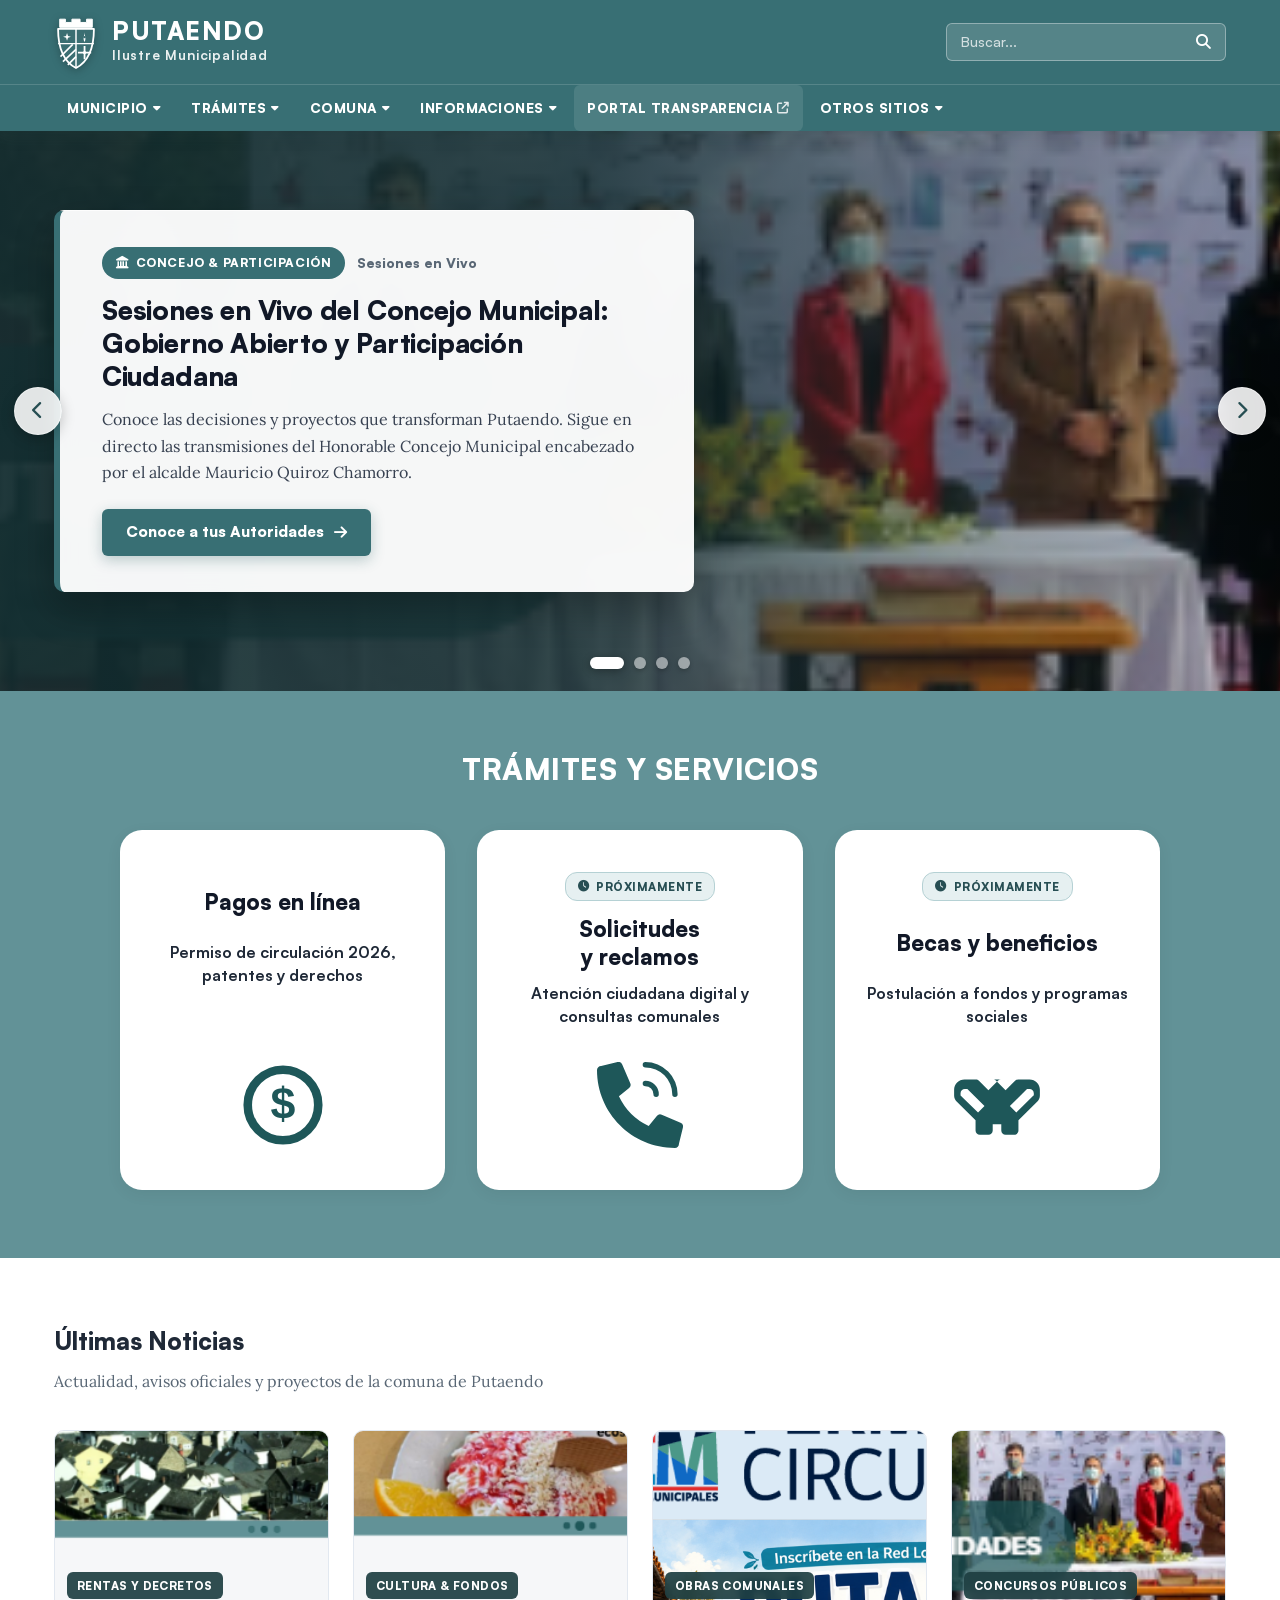
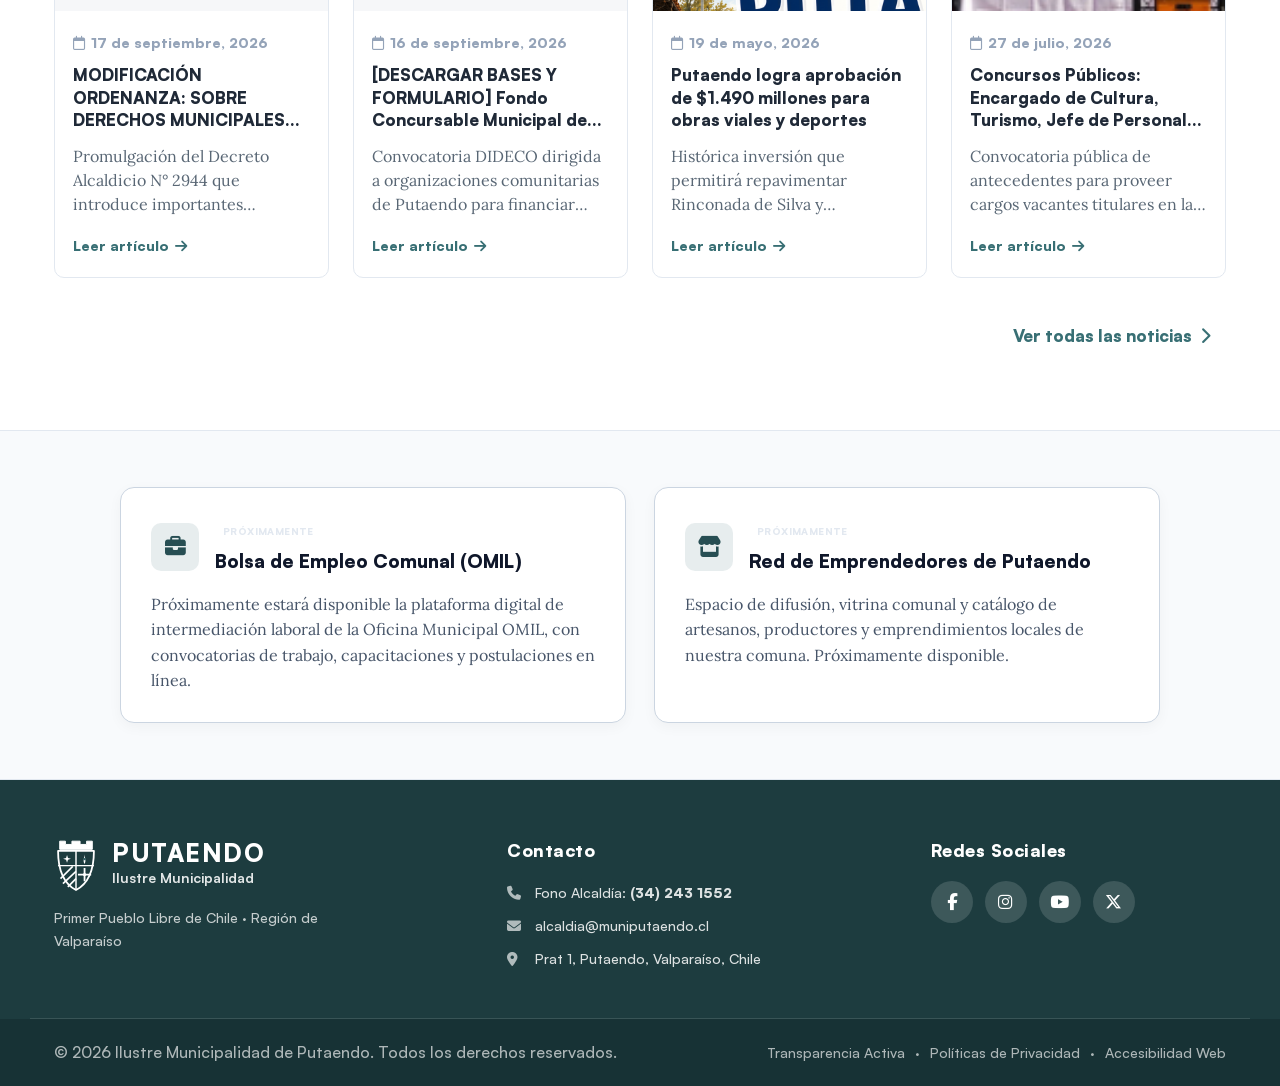
==== index.html @ 03947caf "nuevos cambios" ====
<!DOCTYPE html>
<html lang="es">
<head>
    <meta charset="UTF-8">
    <meta name="viewport" content="width=device-width, initial-scale=1.0">
    <title>Ilustre Municipalidad de Putaendo | Sitio Oficial</title>
    <meta name="description" content="Sitio web oficial de la Ilustre Municipalidad de Putaendo. Información comunal, trámites en línea, noticias, portal de transparencia y servicios comunitarios.">
    
        <!-- Tipografias Oficiales Embebidas: Satoshi (UI y Lectura Rapida) + Lora (Lectura Prolongada) -->
    <link rel="preconnect" href="https://fonts.googleapis.com">
    <link rel="preconnect" href="https://fonts.gstatic.com" crossorigin>
    <link href="https://api.fontshare.com/v2/css?f[]=satoshi@900,800,700,600,500,400&display=swap" rel="stylesheet">
    <link href="https://fonts.googleapis.com/css2?family=Lora:ital,wght@0,400;0,500;0,600;0,700;1,400;1,600&display=swap" rel="stylesheet">
    
    <!-- Font Awesome Icons -->
    <link rel="stylesheet" href="https://cdnjs.cloudflare.com/ajax/libs/font-awesome/6.5.1/css/all.min.css">
    
    <!-- Hoja de estilos principal -->
    <link rel="stylesheet" href="styles.css">
</head>
<body>
    <!-- Enlace de accesibilidad para saltar directamente al contenido principal -->
    <a href="#contenido-principal" class="skip-link">Saltar al contenido principal</a>

    <!-- =========================================================================
         CABECERA INSTITUCIONAL & NAVEGACIÓN
         ========================================================================= -->
    <header class="header" role="banner">
        <!-- Barra superior: Logotipo oficial + Buscador -->
        <div class="top-bar">
            <div class="container top-bar-container">
                <!-- Logotipo de la Municipalidad -->
                <a href="index.html" class="brand-logo" aria-label="Ilustre Municipalidad de Putaendo - Inicio">
                    <div class="brand-logo-content">
                        <!-- Escudo Vectorial Heráldico de Putaendo -->
                        <svg class="muni-shield" viewBox="0 0 54 68" fill="none" xmlns="http://www.w3.org/2000/svg" aria-hidden="true">
                            <!-- Corona Mural de 3 Almenas -->
                            <path d="M7 16 L7 6 L14 6 L14 10 L22 10 L22 6 L32 6 L32 10 L40 10 L40 6 L47 6 L47 16 Z" fill="#ffffff" stroke="#ffffff" stroke-width="1.2" stroke-linejoin="round"/>
                            <!-- Silueta del Escudo -->
                            <path d="M5 18 H49 C49 42 42 58 27 66 C12 58 5 42 5 18 Z" fill="#3b6e72" stroke="#ffffff" stroke-width="2.2" stroke-linejoin="round"/>
                            <!-- Divisiones cuarteladas -->
                            <line x1="5" y1="36" x2="49" y2="36" stroke="#ffffff" stroke-width="1.8"/>
                            <line x1="27" y1="18" x2="27" y2="65" stroke="#ffffff" stroke-width="1.8"/>
                            <!-- Cuartel 1: Estrella radiante de los Andes -->
                            <path d="M16 23 L17.2 26.5 L20.8 27.7 L17.2 28.9 L16 32.5 L14.8 28.9 L11.2 27.7 L14.8 26.5 Z" fill="#ffffff"/>
                            <!-- Cuartel 2: Emblema / Espiga de trigo -->
                            <path d="M37.5 22 C37.5 26 35 30 37.5 34 C40 30 37.5 26 37.5 22 Z" fill="#ffffff"/>
                            <circle cx="37.5" cy="28" r="1.5" fill="#3b6e72"/>
                            <!-- Cuartel 3: Bandas diagonales heráldicas -->
                            <line x1="8" y1="52" x2="23" y2="37" stroke="#ffffff" stroke-width="2"/>
                            <line x1="11" y1="58" x2="27" y2="43" stroke="#ffffff" stroke-width="2"/>
                            <line x1="17" y1="62" x2="27" y2="52" stroke="#ffffff" stroke-width="2"/>
                            <!-- Cuartel 4: Cruz patada -->
                            <path d="M37.5 40 V54 M30.5 47 H44.5" stroke="#ffffff" stroke-width="2.2" stroke-linecap="square"/>
                            <circle cx="37.5" cy="47" r="2" fill="#ffffff"/>
                        </svg>
                        
                        <div class="brand-text">
                            <span class="brand-name">PUTAENDO</span>
                            <span class="brand-sub">Ilustre Municipalidad</span>
                        </div>
                    </div>
                </a>

                <!-- Formulario de búsqueda accesible -->
                <div class="search-wrapper">
                    <form class="search-form" id="search-form" role="search" onsubmit="event.preventDefault(); window.ejecutarBusqueda();">
                        <label for="site-search" class="visually-hidden">Buscar en el sitio web de Putaendo</label>
                        <input type="search" id="site-search" class="search-input" placeholder="Buscar..." autocomplete="off">
                        <button type="submit" class="search-btn" aria-label="Ejecutar búsqueda">
                            <i class="fa-solid fa-magnifying-glass" aria-hidden="true"></i>
                        </button>
                    </form>
                    <!-- Contenedor desplegable de resultados rápidos -->
                                        <div id="search-results-dropdown" class="search-results-dropdown" aria-live="polite"></div>
                </div>

                <!-- Boton Menu Hamburguesa para Moviles -->
                <button class="mobile-toggle" id="mobile-toggle" aria-label="Abrir menu de navegacion" aria-expanded="false" aria-controls="main-nav">
                    <span class="hamburger-bar"></span>
                    <span class="hamburger-bar"></span>
                    <span class="hamburger-bar"></span>
                </button>

                <!-- Boton 3 Puntitos (Kebab Menu) para Scroll y Menu Compacto -->
                <button type="button" class="scroll-dots-btn" id="scroll-dots-btn" aria-label="Abrir men&uacute; de navegaci&oacute;n" aria-expanded="false" title="Men&uacute; de navegaci&oacute;n">
                    <i class="fa-solid fa-ellipsis-vertical" aria-hidden="true"></i>
                </button>
            </div>
        </div>

        <!-- Barra de Navegacion Principal con Menus Desplegables -->
        <nav class="main-nav" id="main-nav" aria-label="Navegacion principal">
            <div class="container">
                <ul class="nav-list" id="nav-list">
                    <!-- Dropdown 1: MUNICIPIO -->
                    <li class="nav-item has-dropdown">
                        <button class="nav-btn-link" aria-expanded="false" aria-haspopup="true">
                            <span>MUNICIPIO</span>
                            <i class="fa-solid fa-caret-down dropdown-arrow" aria-hidden="true"></i>
                        </button>
                        <ul class="dropdown-menu">
                            <li><a href="autoridades.html" class="dropdown-item">AUTORIDADES</a></li>
                            <li><a href="autoridades.html#organigrama" class="dropdown-item"><span>ORGANIGRAMA</span> <span class="nav-badge-soon">Pr&oacute;ximamente</span></a></li>
                        </ul>
                    </li>

                    <!-- Dropdown 2: TRAMITES -->
                    <li class="nav-item has-dropdown">
                        <button class="nav-btn-link" aria-expanded="false" aria-haspopup="true">
                            <span>TR&Aacute;MITES</span>
                            <i class="fa-solid fa-caret-down dropdown-arrow" aria-hidden="true"></i>
                        </button>
                        <ul class="dropdown-menu">
                            <li><a href="pagos-en-linea.html" class="dropdown-item">PAGOS EN L&Iacute;NEA</a></li>
                            <li><a href="index.html#tramite-solicitudes" class="dropdown-item"><span>SOLICITUDES</span> <span class="nav-badge-soon">Pr&oacute;ximamente</span></a></li>
                            <li><a href="index.html#tramite-becas" class="dropdown-item"><span>BECAS Y BENEFICIOS</span> <span class="nav-badge-soon">Pr&oacute;ximamente</span></a></li>
                        </ul>
                    </li>

                    <!-- Dropdown 3: COMUNA (solo ese) -->
                    <li class="nav-item has-dropdown">
                        <a href="comuna.html" class="nav-btn-link" aria-expanded="false" aria-haspopup="true">
                            <span>COMUNA</span>
                            <i class="fa-solid fa-caret-down dropdown-arrow" aria-hidden="true"></i>
                        </a>
                        <ul class="dropdown-menu">
                            <li><a href="comuna.html" class="dropdown-item">CONOCE LA COMUNA</a></li>
                            <li><a href="comuna.html#historia" class="dropdown-item">HISTORIA</a></li>
                            <li><a href="comuna.html#turismo" class="dropdown-item">TURISMO</a></li>
                        </ul>
                    </li>

                    <!-- Dropdown 4: INFORMACIONES -->
                    <li class="nav-item has-dropdown">
                        <button class="nav-btn-link" aria-expanded="false" aria-haspopup="true">
                            <span>INFORMACIONES</span>
                            <i class="fa-solid fa-caret-down dropdown-arrow" aria-hidden="true"></i>
                        </button>
                        <ul class="dropdown-menu">
                            <li><a href="index.html#empleo" class="dropdown-item"><span>EMPLEO</span> <span class="nav-badge-soon">Pr&oacute;ximamente</span></a></li>
                            <li><a href="juntos-planificamos.html" class="dropdown-item">JUNTOS PLANIFICAMOS</a></li>
                        </ul>
                    </li>

                    <!-- Enlace directo: PORTAL TRANSPARENCIA -->
                    <li class="nav-item">
                        <a href="https://www.portaltransparencia.cl" target="_blank" rel="noopener noreferrer" class="nav-link nav-link-highlight">
                            <span>PORTAL TRANSPARENCIA</span>
                            <i class="fa-solid fa-arrow-up-right-from-square external-icon" aria-hidden="true"></i>
                        </a>
                    </li>

                    <!-- Dropdown 5: OTROS SITIOS -->
                    <li class="nav-item has-dropdown">
                        <button class="nav-btn-link" aria-expanded="false" aria-haspopup="true">
                            <span>OTROS SITIOS</span>
                            <i class="fa-solid fa-caret-down dropdown-arrow" aria-hidden="true"></i>
                        </button>
                        <ul class="dropdown-menu">
                            <li><a href="turismo.html" class="dropdown-item">TURISMO</a></li>
                            <li><a href="index.html#emprendedores" class="dropdown-item"><span>RED DE EMPRENDEDORES</span> <span class="nav-badge-soon">Pr&oacute;ximamente</span></a></li>
                        </ul>
                    </li>
                                    <!-- Busqueda rapida en modo Scroll (Icono Lupa segun maqueta) -->
                    <li class="nav-item nav-item-scrolled-search">
                        <button type="button" class="scrolled-search-btn" id="scrolled-search-btn" aria-label="Buscar en el sitio" title="Buscar">
                            <i class="fa-solid fa-magnifying-glass" aria-hidden="true"></i>
                        </button>
                        <div class="scrolled-search-popover" id="scrolled-search-popover">
                            <form class="scrolled-search-form" id="scrolled-search-form" onsubmit="event.preventDefault();">
                                <label for="scrolled-search-input" class="visually-hidden">Buscar en el sitio web</label>
                                <input type="search" class="scrolled-search-field" id="scrolled-search-input" placeholder="Buscar en el sitio..." autocomplete="off">
                                <button type="submit" class="scrolled-search-submit" id="scrolled-search-submit" aria-label="Ejecutar b&uacute;squeda">
                                    <i class="fa-solid fa-arrow-right" aria-hidden="true"></i>
                                </button>
                            </form>
                            <div class="scrolled-search-results" id="scrolled-search-results"></div>
                        </div>
                    </li>
                </ul>
            </div>
        </nav>
    </header>

    <!-- =========================================================================
         CONTENIDO PRINCIPAL
         ========================================================================= -->
    <main id="contenido-principal" class="main-content">

        <!-- =====================================================================
             1. SECCIÓN HERO: CARRUSEL PRINCIPAL DE PANTALLA COMPLETA
             ===================================================================== -->
        <div id="historia"></div>
        <section class="hero-slider-section full-width-hero" aria-label="Noticias y avisos destacados">
            <!-- Marco del Slider de Ancho Completo -->
            <div class="slider-viewport" id="hero-slider">
                <!-- Flecha Diapositiva Anterior -->
                <button class="slider-arrow slider-arrow-prev" id="slider-prev" aria-label="Ver diapositiva anterior">
                    <i class="fa-solid fa-chevron-left" aria-hidden="true"></i>
                </button>

                <!-- Diapositiva 1: Concejo Municipal y Gobierno Abierto -->
                <article class="slide-item active" data-slide="0" aria-current="true">
                    <div class="slide-bg-wrapper">
                        <img src="assets/banner-autoridades.png" alt="Concejo Municipal y Autoridades de Putaendo" class="slide-bg-img">
                        <div class="slide-overlay-gradient"></div>
                    </div>
                    <div class="container slide-content-container">
                        <div class="slide-floating-card">
                            <div class="slide-card-header">
                                <span class="slide-badge">
                                    <i class="fa-solid fa-landmark" aria-hidden="true"></i>
                                    <span>Concejo &amp; Participación</span>
                                </span>
                                <time class="slide-date">Sesiones en Vivo</time>
                            </div>
                            <h2 class="slide-title">
                                Sesiones en Vivo del Concejo Municipal: Gobierno Abierto y Participación Ciudadana
                            </h2>
                            <p class="slide-summary">
                                Conoce las decisiones y proyectos que transforman Putaendo. Sigue en directo las transmisiones del Honorable Concejo Municipal encabezado por el alcalde Mauricio Quiroz Chamorro.
                            </p>
                            <div class="slide-action-box">
                                <a href="autoridades.html" class="slide-cta-btn">
                                    <span>Conoce a tus Autoridades</span>
                                    <i class="fa-solid fa-arrow-right" aria-hidden="true"></i>
                                </a>
                            </div>
                        </div>
                    </div>
                </article>

                <!-- Diapositiva 2: Plan Comunal de Seguridad Pública -->
                <article class="slide-item" data-slide="1" aria-hidden="true">
                    <div class="slide-bg-wrapper">
                        <img src="assets/slide2-solidario.png" alt="Plan Comunal de Seguridad Pública en Putaendo" class="slide-bg-img">
                        <div class="slide-overlay-gradient"></div>
                    </div>
                    <div class="container slide-content-container">
                        <div class="slide-floating-card">
                            <div class="slide-card-header">
                                <span class="slide-badge">
                                    <i class="fa-solid fa-shield-halved" aria-hidden="true"></i>
                                    <span>Seguridad Pública 2023 - 2027</span>
                                </span>
                                <time class="slide-date">Fono Alcaldía: 34 243 1552</time>
                            </div>
                            <h2 class="slide-title">
                                Plan Comunal de Seguridad Pública: Cuidando nuestros barrios y sectores rurales
                            </h2>
                            <p class="slide-summary">
                                Estrategia municipal integral con patrullaje preventivo permanente, central de cámaras de televigilancia y alarmas comunitarias activas para la protección y tranquilidad de los vecinos.
                            </p>
                            <div class="slide-action-box">
                                <a href="#contacto" class="slide-cta-btn">
                                    <span>Información y Contacto</span>
                                    <i class="fa-solid fa-arrow-right" aria-hidden="true"></i>
                                </a>
                            </div>
                        </div>
                    </div>
                </article>

                <!-- Diapositiva 3: Patrimonio e Identidad -->
                <article class="slide-item" data-slide="2" aria-hidden="true">
                    <div class="slide-bg-wrapper">
                        <img src="assets/slide3-patrimonio.png" alt="Calle patrimonial y paisaje cordillerano en Putaendo" class="slide-bg-img">
                        <div class="slide-overlay-gradient"></div>
                    </div>
                    <div class="container slide-content-container">
                        <div class="slide-floating-card">
                            <div class="slide-card-header">
                                <span class="slide-badge">
                                    <i class="fa-solid fa-mountain-sun" aria-hidden="true"></i>
                                    <span>Patrimonio &amp; Turismo</span>
                                </span>
                                <time class="slide-date">Monumento Histórico</time>
                            </div>
                            <h2 class="slide-title">
                                Putaendo, Primer Pueblo Libre de Chile: Rutas culturales y senderos cordilleranos
                            </h2>
                            <p class="slide-summary">
                                Descubre la arquitectura colonial de Calle Comercio, el Cristo de Madera y los circuitos cordilleranos que preservan la historia viva y tradiciones del Valle de Aconcagua.
                            </p>
                            <div class="slide-action-box">
                                <a href="#comuna" class="slide-cta-btn">
                                    <span>Descubre Nuestra Comuna</span>
                                    <i class="fa-solid fa-arrow-right" aria-hidden="true"></i>
                                </a>
                            </div>
                        </div>
                    </div>
                </article>

                <!-- Diapositiva 4: Transparencia Activa -->
                <article class="slide-item" data-slide="3" aria-hidden="true">
                    <div class="slide-bg-wrapper">
                        <img src="assets/banner-noticias.png" alt="Portal de Transparencia Activa de Putaendo" class="slide-bg-img">
                        <div class="slide-overlay-gradient"></div>
                    </div>
                    <div class="container slide-content-container">
                        <div class="slide-floating-card">
                            <div class="slide-card-header">
                                <span class="slide-badge">
                                    <i class="fa-solid fa-scale-balanced" aria-hidden="true"></i>
                                    <span>Transparencia &amp; Probidad</span>
                                </span>
                                <time class="slide-date">Ley 20.285</time>
                            </div>
                            <h2 class="slide-title">
                                Portal de Transparencia Municipal: Información pública, clara y al alcance de todos
                            </h2>
                            <p class="slide-summary">
                                Consulta actos, decretos, resoluciones, estados financieros y compras de la Ilustre Municipalidad de Putaendo con los más altos estándares de probidad pública.
                            </p>
                            <div class="slide-action-box">
                                <a href="https://www.portaltransparencia.cl/PortalPdT/pdtta?codOrganismo=MU243" target="_blank" rel="noopener noreferrer" class="slide-cta-btn">
                                    <span>Ir a Portal Transparencia</span>
                                    <i class="fa-solid fa-arrow-up-right-from-square" aria-hidden="true"></i>
                                </a>
                            </div>
                        </div>
                    </div>
                </article>

                <!-- Flecha Diapositiva Siguiente -->
                <button class="slider-arrow slider-arrow-next" id="slider-next" aria-label="Ver diapositiva siguiente">
                    <i class="fa-solid fa-chevron-right" aria-hidden="true"></i>
                </button>

                <!-- Indicadores de Paginación (4 Dots) -->
                <div class="slider-dots" id="slider-dots" role="tablist" aria-label="Seleccionar diapositiva">
                    <button class="dot-btn active" role="tab" aria-selected="true" aria-label="Ir a diapositiva 1" data-slide-target="0"></button>
                    <button class="dot-btn" role="tab" aria-selected="false" aria-label="Ir a diapositiva 2" data-slide-target="1"></button>
                    <button class="dot-btn" role="tab" aria-selected="false" aria-label="Ir a diapositiva 3" data-slide-target="2"></button>
                    <button class="dot-btn" role="tab" aria-selected="false" aria-label="Ir a diapositiva 4" data-slide-target="3"></button>
                </div>
            </div>
        </section>

        <!-- =====================================================================
             2. SECCIÓN: TRÁMITES Y SERVICIOS (Bloque Teal con 3 Tarjetas Blancas)
             ===================================================================== -->
        <section class="services-section" id="tramites" aria-labelledby="services-title">
            <div class="container">
                <div class="section-header-centered">
                    <h2 class="section-title services-main-title" id="services-title">TRÁMITES Y SERVICIOS</h2>
                </div>

                <!-- Cuadrícula de 3 Tarjetas Blancas Destacadas -->
                <div class="services-grid">
                    <!-- Tarjeta 1: Pagos en línea -->
                    <a href="pagos-en-linea.html" class="service-card" id="tramite-pagos" style="text-decoration: none; color: inherit;">
                        <div class="service-card-info">
                            <h3 class="service-card-title">Pagos en l&iacute;nea</h3>
                            <p class="service-card-desc">Permiso de circulaci&oacute;n 2026,<br>patentes y derechos</p>
                        </div>
                        <div class="service-card-icon-container">
                            <img src="assets/icon-pagos.svg" alt="Pagos en l&iacute;nea" class="service-card-icon-img">
                        </div>
                    </a>

                    <!-- Tarjeta 2: Solicitudes y reclamos -->
                    <div class="service-card" id="tramite-solicitudes">
                        <div class="service-card-info">
                            <span class="service-card-badge-soon"><i class="fa-solid fa-clock" aria-hidden="true"></i> Pr&oacute;ximamente</span>
                            <h3 class="service-card-title">Solicitudes<br>y reclamos</h3>
                            <p class="service-card-desc">Atenci&oacute;n ciudadana digital y consultas comunales</p>
                        </div>
                        <div class="service-card-icon-container">
                            <img src="assets/icon-solicitudes.svg" alt="Solicitudes y reclamos" class="service-card-icon-img">
                        </div>
                    </div>

                    <!-- Tarjeta 3: Becas y beneficios -->
                    <div class="service-card" id="tramite-becas">
                        <div class="service-card-info">
                            <span class="service-card-badge-soon"><i class="fa-solid fa-clock" aria-hidden="true"></i> Pr&oacute;ximamente</span>
                            <h3 class="service-card-title">Becas y beneficios</h3>
                            <p class="service-card-desc">Postulaci&oacute;n a fondos y programas sociales</p>
                        </div>
                        <div class="service-card-icon-container">
                            <img src="assets/icon-becas.svg" alt="Becas y beneficios" class="service-card-icon-img">
                        </div>
                    </div>
                </div>
            </div>
        </section>

        <!-- =====================================================================
             3. SECCIÓN: ÚLTIMAS NOTICIAS (Noticias Reales de Putaendo)
             ===================================================================== -->
        <section class="news-section" id="noticias" aria-labelledby="news-title">
            <div class="container">
                <div class="news-section-top">
                    <h2 class="section-title news-heading" id="news-title">Últimas Noticias</h2>
                    <p class="news-intro">Actualidad, avisos oficiales y proyectos de la comuna de Putaendo</p>
                </div>

                <!-- Cuadrícula de 4 Noticias Reales de Putaendo -->
                <div class="news-grid">
                    <!-- Noticia 1: Modificación Ordenanza -->
                    <article class="news-card" id="noticia-ordenanza">
                        <div class="news-img-box">
                            <img src="assets/slide2-solidario.png" alt="Modificación Ordenanza Derechos Municipales Putaendo" class="news-thumb">
                            <span class="news-category">Rentas y Decretos</span>
                        </div>
                        <div class="news-content">
                            <span class="news-date"><i class="fa-regular fa-calendar" aria-hidden="true"></i> 17 de septiembre, 2026</span>
                            <h3 class="news-title">
                                MODIFICACIÓN ORDENANZA: SOBRE DERECHOS MUNICIPALES POR CONCESIONES, PERMISOS Y DERECHOS
                            </h3>
                            <p class="news-text">
                                Promulgación del Decreto Alcaldicio N° 2944 que introduce importantes modificaciones a la normativa comunal sobre rentas y derechos municipales.
                            </p>
                            <a href="noticia-ordenanza.html" class="news-read-more" aria-label="Leer más sobre la Modificación de Ordenanza">
                                <span>Leer artículo</span>
                                <i class="fa-solid fa-arrow-right" aria-hidden="true"></i>
                            </a>
                        </div>
                    </article>

                    <!-- Noticia 2: Fondo Concursable Cultura -->
                    <article class="news-card" id="noticia-cultura">
                        <div class="news-img-box">
                            <img src="assets/slide1-gastronomia.png" alt="Fondo Concursable Municipal de Cultura 2026" class="news-thumb">
                            <span class="news-category">Cultura &amp; Fondos</span>
                        </div>
                        <div class="news-content">
                            <span class="news-date"><i class="fa-regular fa-calendar" aria-hidden="true"></i> 16 de septiembre, 2026</span>
                            <h3 class="news-title">
                                [DESCARGAR BASES Y FORMULARIO] Fondo Concursable Municipal de Cultura 2026
                            </h3>
                            <p class="news-text">
                                Convocatoria DIDECO dirigida a organizaciones comunitarias de Putaendo para financiar proyectos de desarrollo artístico y patrimonial.
                            </p>
                            <a href="noticia-fondo-cultura.html" class="news-read-more" aria-label="Descargar bases del Fondo de Cultura">
                                <span>Leer artículo</span>
                                <i class="fa-solid fa-arrow-right" aria-hidden="true"></i>
                            </a>
                        </div>
                    </article>

                    <!-- Noticia 3: Obras y Deportes -->
                    <article class="news-card" id="noticia-obras">
                        <div class="news-img-box">
                            <img src="assets/slide3-patrimonio.png" alt="Obras de infraestructura vial y deportes en Putaendo" class="news-thumb">
                            <span class="news-category">Obras Comunales</span>
                        </div>
                        <div class="news-content">
                            <span class="news-date"><i class="fa-regular fa-calendar" aria-hidden="true"></i> 19 de mayo, 2026</span>
                            <h3 class="news-title">
                                Putaendo logra aprobación de $1.490 millones para obras viales y deportes
                            </h3>
                            <p class="news-text">
                                Histórica inversión que permitirá repavimentar Rinconada de Silva y modernizar el complejo deportivo Club Intersporting.
                            </p>
                            <a href="noticia-obras.html" class="news-read-more" aria-label="Leer más sobre las obras de infraestructura">
                                <span>Leer artículo</span>
                                <i class="fa-solid fa-arrow-right" aria-hidden="true"></i>
                            </a>
                        </div>
                    </article>

                    <!-- Noticia 4: Concursos Públicos -->
                    <article class="news-card" id="noticia-concursos">
                        <div class="news-img-box">
                            <img src="assets/banner-autoridades.png" alt="Concursos Públicos en la Municipalidad de Putaendo" class="news-thumb">
                            <span class="news-category">Concursos Públicos</span>
                        </div>
                        <div class="news-content">
                            <span class="news-date"><i class="fa-regular fa-calendar" aria-hidden="true"></i> 27 de julio, 2026</span>
                            <h3 class="news-title">
                                Concursos Públicos: Encargado de Cultura, Turismo, Jefe de Personal – Auxiliar
                            </h3>
                            <p class="news-text">
                                Convocatoria pública de antecedentes para proveer cargos vacantes titulares en la planta municipal de la I. Municipalidad de Putaendo.
                            </p>
                            <a href="noticia-concursos.html" class="news-read-more" aria-label="Leer más sobre los concursos públicos">
                                <span>Leer artículo</span>
                                <i class="fa-solid fa-arrow-right" aria-hidden="true"></i>
                            </a>
                        </div>
                    </article>
                </div>

                <!-- Enlace inferior "Más noticias >" como en la maqueta -->
                <div class="news-footer-action">
                    <a href="noticias.html" class="btn-more-news">
                        <span>Ver todas las noticias</span>
                        <i class="fa-solid fa-chevron-right" aria-hidden="true"></i>
                    </a>
                </div>
            </div>
        </section>

        <!-- Seccion Informativa: Modulos Proximamente -->
        <section class="proximamente-section" id="modulos-proximamente" aria-label="Modulos municipales en desarrollo">
            <div class="container">
                <div class="proximamente-grid">
                    <div class="proximamente-card" id="empleo">
                        <div class="proximamente-header">
                            <div class="proximamente-icon"><i class="fa-solid fa-briefcase" aria-hidden="true"></i></div>
                            <div>
                                <span class="nav-badge-soon">Pr&oacute;ximamente</span>
                                <h3 class="proximamente-title">Bolsa de Empleo Comunal (OMIL)</h3>
                            </div>
                        </div>
                        <p class="proximamente-desc">
                            Pr&oacute;ximamente estar&aacute; disponible la plataforma digital de intermediaci&oacute;n laboral de la Oficina Municipal OMIL, con convocatorias de trabajo, capacitaciones y postulaciones en l&iacute;nea.
                        </p>
                    </div>

                    <div class="proximamente-card" id="emprendedores">
                        <div class="proximamente-header">
                            <div class="proximamente-icon"><i class="fa-solid fa-store" aria-hidden="true"></i></div>
                            <div>
                                <span class="nav-badge-soon">Pr&oacute;ximamente</span>
                                <h3 class="proximamente-title">Red de Emprendedores de Putaendo</h3>
                            </div>
                        </div>
                        <p class="proximamente-desc">
                            Espacio de difusi&oacute;n, vitrina comunal y cat&aacute;logo de artesanos, productores y emprendimientos locales de nuestra comuna. Pr&oacute;ximamente disponible.
                        </p>
                    </div>
                </div>
            </div>
        </section>
        <div id="planificamos" class="visually-hidden"></div>
        <div id="organigrama" class="visually-hidden"></div>
    </main>

    <!-- =========================================================================
         PIE DE PÁGINA INSTITUCIONAL (Footer Verde Petróleo)
         ========================================================================= -->
    <!-- Boton flotante para subir del todo (lado izquierdo) -->
    <button type="button" id="scroll-to-top-btn" class="scroll-to-top-btn" aria-label="Subir del todo" title="Subir del todo">
        <i class="fa-solid fa-arrow-up" aria-hidden="true"></i>
    </button>
    <footer class="site-footer" role="contentinfo">
        <div class="container footer-container">
            <!-- Bloque 1: Escudo y Nombre Municipal -->
            <div class="footer-col footer-col-brand">
                <div class="footer-logo">
                    <!-- Escudo Vectorial en blanco -->
                    <svg class="footer-shield" viewBox="0 0 54 68" fill="none" xmlns="http://www.w3.org/2000/svg" aria-hidden="true">
                        <path d="M7 16 L7 6 L14 6 L14 10 L22 10 L22 6 L32 6 L32 10 L40 10 L40 6 L47 6 L47 16 Z" fill="#ffffff" stroke="#ffffff" stroke-width="1.2" stroke-linejoin="round"/>
                        <path d="M5 18 H49 C49 42 42 58 27 66 C12 58 5 42 5 18 Z" fill="none" stroke="#ffffff" stroke-width="2.2" stroke-linejoin="round"/>
                        <line x1="5" y1="36" x2="49" y2="36" stroke="#ffffff" stroke-width="1.8"/>
                        <line x1="27" y1="18" x2="27" y2="65" stroke="#ffffff" stroke-width="1.8"/>
                        <path d="M16 23 L17.2 26.5 L20.8 27.7 L17.2 28.9 L16 32.5 L14.8 28.9 L11.2 27.7 L14.8 26.5 Z" fill="#ffffff"/>
                        <path d="M37.5 22 C37.5 26 35 30 37.5 34 C40 30 37.5 26 37.5 22 Z" fill="#ffffff"/>
                        <circle cx="37.5" cy="28" r="1.5" fill="#2d5e62"/>
                        <line x1="8" y1="52" x2="23" y2="37" stroke="#ffffff" stroke-width="2"/>
                        <line x1="11" y1="58" x2="27" y2="43" stroke="#ffffff" stroke-width="2"/>
                        <line x1="17" y1="62" x2="27" y2="52" stroke="#ffffff" stroke-width="2"/>
                        <path d="M37.5 40 V54 M30.5 47 H44.5" stroke="#ffffff" stroke-width="2.2" stroke-linecap="square"/>
                        <circle cx="37.5" cy="47" r="2" fill="#ffffff"/>
                    </svg>
                    <div class="footer-brand-text">
                        <span class="footer-title">PUTAENDO</span>
                        <span class="footer-subtitle">Ilustre Municipalidad</span>
                    </div>
                </div>
                <p class="footer-motto">Primer Pueblo Libre de Chile · Región de Valparaíso</p>
            </div>

            <!-- Bloque 2: Información de Contacto Oficial -->
            <div class="footer-col footer-col-contact">
                <h4 class="footer-col-title">Contacto</h4>
                <ul class="contact-list">
                    <li>
                        <i class="fa-solid fa-phone" aria-hidden="true"></i>
                        <span>Fono Alcaldía: <strong>(34) 243 1552</strong></span>
                    </li>
                    <li>
                        <i class="fa-solid fa-envelope" aria-hidden="true"></i>
                        <span>alcaldia@muniputaendo.cl</span>
                    </li>
                    <li>
                        <i class="fa-solid fa-location-dot" aria-hidden="true"></i>
                        <span>Prat 1, Putaendo, Valparaíso, Chile</span>
                    </li>
                </ul>
            </div>

            <!-- Bloque 3: Redes Sociales -->
            <div class="footer-col footer-col-social">
                <h4 class="footer-col-title">Redes Sociales</h4>
                <div class="social-links-grid">
                    <a href="https://facebook.com" target="_blank" rel="noopener noreferrer" class="social-circle-btn" aria-label="Facebook Ilustre Municipalidad de Putaendo">
                        <i class="fa-brands fa-facebook-f" aria-hidden="true"></i>
                    </a>
                    <a href="https://instagram.com" target="_blank" rel="noopener noreferrer" class="social-circle-btn" aria-label="Instagram Ilustre Municipalidad de Putaendo">
                        <i class="fa-brands fa-instagram" aria-hidden="true"></i>
                    </a>
                    <a href="https://youtube.com" target="_blank" rel="noopener noreferrer" class="social-circle-btn" aria-label="YouTube Ilustre Municipalidad de Putaendo">
                        <i class="fa-brands fa-youtube" aria-hidden="true"></i>
                    </a>
                    <a href="https://x.com" target="_blank" rel="noopener noreferrer" class="social-circle-btn" aria-label="X (Twitter) Ilustre Municipalidad de Putaendo">
                        <i class="fa-brands fa-x-twitter" aria-hidden="true"></i>
                    </a>
                </div>
            </div>
        </div>

        <!-- Barra inferior de Copyright y Enlaces Legales -->
        <div class="footer-bottom-bar">
            <div class="container footer-bottom-container">
                <p>&copy; 2026 Ilustre Municipalidad de Putaendo. Todos los derechos reservados.</p>
                <div class="footer-legal-links">
                    <a href="https://www.portaltransparencia.cl" target="_blank" rel="noopener noreferrer">Transparencia Activa</a>
                    <span>·</span>
                    <a href="#privacidad">Políticas de Privacidad</a>
                    <span>·</span>
                    <a href="#accesibilidad">Accesibilidad Web</a>
                </div>
            </div>
        </div>
    </footer>

    <!-- Script de interactividad -->
    <script src="script.js"></script>
</body>
</html>
---- styles.css ----
/* ==========================================================================
   ILUSTRE MUNICIPALIDAD DE PUTAENDO — ESTILOS GLOBALES & COMPONENTES
   Diseño Web 2026 | Arquitectura e[ad] PUCV
   ========================================================================== */

/* Tipografías Embebidas: Satoshi (UI & Lectura Rápida) + Lora (Lectura Prolongada) */
@import url('https://api.fontshare.com/v2/css?f[]=satoshi@900,800,700,600,500,400,300&display=swap');
@import url('https://fonts.googleapis.com/css2?family=Lora:ital,wght@0,400;0,500;0,600;0,700;1,400;1,600&display=swap');

/* Satoshi: Webfonts Locales con Fallback HTTPS Directo */
@font-face {
    font-family: 'Satoshi';
    src: url('fonts/Satoshi-Regular.woff2') format('woff2'),
         url('https://cdn.fontshare.com/wf/P2LQKHE6KA6ZP4AAGN72KDWMHH6ZH3TA/ZC32TK2P7FPS5GFTL46EU6KQJA24ZYDB/7AHDUZ4A7LFLVFUIFSARGIWCRQJHISQP.woff2') format('woff2');
    font-weight: 400;
    font-style: normal;
    font-display: swap;
}
@font-face {
    font-family: 'Satoshi';
    src: url('fonts/Satoshi-Medium.woff2') format('woff2'),
         url('https://cdn.fontshare.com/wf/LAFFD4SDUCDVQEXFPDC7C53EQ4ZELWQI/PXCT3G6LO6ICM5I3NTYENYPWJAECAWDD/GHM6WVH6MILNYOOCXHXB5GTSGNTMGXZR.woff2') format('woff2');
    font-weight: 500;
    font-style: normal;
    font-display: swap;
}
@font-face {
    font-family: 'Satoshi';
    src: url('fonts/Satoshi-Bold.woff2') format('woff2'),
         url('https://cdn.fontshare.com/wf/NHPGVFYUXYXE33DZ75OIT4JFGHITX5PE/PSUTMASCDJTVPERDYJZPN23BVUFUCQIF/J64QX5IPOHK56I2KYUNBQ5M2XWZEYKYX.woff2') format('woff2');
    font-weight: 700;
    font-style: normal;
    font-display: swap;
}
@font-face {
    font-family: 'Satoshi';
    src: url('fonts/Satoshi-Black.woff2') format('woff2'),
         url('https://cdn.fontshare.com/wf/4H5L27GEX7G7W26T2G7W7M2T43A3K26W/4Z5N36CZX4A2BNC747W26K27W743A3K2/7Z4N36CZX4A2BNC747W26K27W743A3K2.woff2') format('woff2');
    font-weight: 800 900;
    font-style: normal;
    font-display: swap;
}

/* Lora: Webfonts Locales con Fallback HTTPS Directo */
@font-face {
    font-family: 'Lora';
    src: url('fonts/Lora-Regular.ttf') format('truetype'),
         url('https://fonts.gstatic.com/s/lora/v37/0QIvMX1D_JOuMwr7Iw.woff2') format('woff2');
    font-weight: 400;
    font-style: normal;
    font-display: swap;
}
@font-face {
    font-family: 'Lora';
    src: url('fonts/Lora-Medium.ttf') format('truetype'),
         url('https://fonts.gstatic.com/s/lora/v37/0QIvMX1D_JOuMwr7Iw.woff2') format('woff2');
    font-weight: 500;
    font-style: normal;
    font-display: swap;
}
@font-face {
    font-family: 'Lora';
    src: url('fonts/Lora-SemiBold.ttf') format('truetype'),
         url('https://fonts.gstatic.com/s/lora/v37/0QIvMX1D_JOuMwr7Iw.woff2') format('woff2');
    font-weight: 600;
    font-style: normal;
    font-display: swap;
}
@font-face {
    font-family: 'Lora';
    src: url('fonts/Lora-Bold.ttf') format('truetype'),
         url('https://fonts.gstatic.com/s/lora/v37/0QIvMX1D_JOuMwr7Iw.woff2') format('woff2');
    font-weight: 700;
    font-style: normal;
    font-display: swap;
}
@font-face {
    font-family: 'Lora';
    src: url('fonts/Lora-Italic.ttf') format('truetype'),
         url('https://fonts.gstatic.com/s/lora/v37/0QI8MX1D_JOuMw_hLdO6T2wV9KnW-MoFkqg.ttf') format('truetype');
    font-weight: 400;
    font-style: italic;
    font-display: swap;
}

/* --------------------------------------------------------------------------
   1. VARIABLES CSS (PALETA OFICIAL Y TIPOGRAFÍA)
   -------------------------------------------------------------------------- */
:root {
    /* Paleta Institucional Putaendo */
    --color-primary: #386f74;        /* Verde petróleo principal de cabecera y navbar */
    --color-primary-dark: #264e52;   /* Verde petróleo oscuro para dropdowns y hover */
    --color-primary-deep: #1d3c3f;   /* Tono más oscuro para footer institucional */
    --color-primary-light: #4c8388;  /* Tono teal de la sección Trámites y Servicios */
    --color-primary-soft: #e8f2f3;   /* Tono suave para fondos y hover sutiles */
    --color-accent: #e59934;         /* Naranja cálido institucional para llamadas a la acción */
    --color-accent-hover: #cb8326;

    /* Neutros y Superficies */
    --color-bg: #f8fafb;
    --color-surface: #ffffff;
    --color-border: #e2e8f0;
    --color-border-dark: #cbd5e1;
    --color-text-main: #1f2937;
    --color-text-muted: #596775;
    --color-text-light: #94a3b8;
    --color-white: #ffffff;

    /* Tipografías Oficiales: Satoshi (UI y Lectura Rápida) + Lora (Lectura Prolongada) */
    --font-heading: 'Satoshi', 'Plus Jakarta Sans', system-ui, -apple-system, BlinkMacSystemFont, 'Segoe UI', Roboto, sans-serif;
    --font-body: 'Satoshi', 'Plus Jakarta Sans', system-ui, -apple-system, BlinkMacSystemFont, 'Segoe UI', Roboto, sans-serif;
    --font-ui: 'Satoshi', 'Plus Jakarta Sans', system-ui, -apple-system, BlinkMacSystemFont, 'Segoe UI', Roboto, sans-serif;
    --font-editorial: 'Lora', Georgia, 'Times New Roman', serif;
    --font-prolonged: 'Lora', Georgia, 'Times New Roman', serif;

    /* Sombras y Elevaciones */
    --shadow-sm: 0 2px 4px rgba(0, 0, 0, 0.04);
    --shadow-md: 0 4px 12px rgba(0, 0, 0, 0.08);
    --shadow-lg: 0 10px 25px rgba(0, 0, 0, 0.10);
    --shadow-xl: 0 20px 35px rgba(0, 0, 0, 0.14);

    /* Radios de borde */
    --radius-sm: 6px;
    --radius-md: 10px;
    --radius-lg: 16px;
    --radius-full: 9999px;

    /* Transiciones */
    --transition-fast: 0.2s cubic-bezier(0.4, 0, 0.2, 1);
    --transition-base: 0.3s cubic-bezier(0.4, 0, 0.2, 1);
    --transition-smooth: 0.4s cubic-bezier(0.16, 1, 0.3, 1);
}

/* --------------------------------------------------------------------------
   2. RESET Y ESTILOS BASE
   -------------------------------------------------------------------------- */
*, *::before, *::after {
    margin: 0;
    padding: 0;
    box-sizing: border-box;
}

html {
    scroll-behavior: smooth;
    font-size: 16px;
}

body {
    font-family: var(--font-body);
    color: var(--color-text-main);
    background-color: var(--color-bg);
    line-height: 1.6;
    -webkit-font-smoothing: antialiased;
    -moz-osx-font-smoothing: grayscale;
    min-height: 100vh;
    display: flex;
    flex-direction: column;
}

img {
    max-width: 100%;
    height: auto;
    display: block;
}

a {
    color: inherit;
    text-decoration: none;
    transition: color var(--transition-fast);
}

button {
    font-family: inherit;
    cursor: pointer;
    border: none;
    background: none;
}

ul, ol {
    list-style: none;
}

/* ==========================================================================
   TIPOGRAFÍA Y REGLAS DE LECTURA (SATOSHI UI / LORA PROLONGADA)
   ========================================================================== */

/* 1. Textos Rápidos de Leer, Interfaz y Encabezados: SATOSHI */
h1, h2, h3, h4, h5, h6,
button,
input,
select,
textarea,
nav,
header,
footer,
table,
th,
td,
.brand-name,
.brand-title,
.brand-sub,
.brand-subtitle,
.nav-link,
.nav-btn-link,
.dropdown-item,
.search-input,
.search-btn,
.btn,
.service-card-title,
.pago-card-title,
.banner-capsule,
.pagos-hero-capsule,
.pagos-hero-title,
.kicker,
.article-kicker,
.byline-author-label,
.byline-author-name,
.byline-date,
.news-portal-date,
.news-portal-title,
.news-portal-link,
.news-card-title,
.btn-more-news,
.footer-col-title,
.footer-title,
.footer-subtitle,
.footer-bottom-bar,
.footer-legal-links,
.breadcrumb-list,
.breadcrumb-item,
.breadcrumb-current,
.tab-btn,
.month-nav-label,
.route-card-title,
.mayor-name,
.mayor-role-badge,
.council-name,
.council-role,
.table-head,
.badge,
.tag {
    font-family: var(--font-heading);
}

/* 2. Textos de Lectura Prolongada: LORA */
p,
blockquote,
.reading-text,
.prolonged-reading,
.article-body-editorial,
.article-body-editorial p,
.article-body-editorial li,
.article-lead-editorial,
.article-quote-box,
.news-portal-excerpt,
.news-card-summary,
.news-desc,
.news-portal-desc,
.slide-summary,
.tourism-intro-text,
.route-card-desc,
.modal-route-desc,
.history-content p,
.about-authorities-text,
.authority-bio,
.mayor-speech,
.requisito-desc,
.step-desc,
.faq-answer,
.tramite-note,
.info-alert-text {
    font-family: var(--font-editorial);
}

/* 3. Excepciones puntuales de párrafos que son UI o metadatos rápidos: SATOSHI */
.service-card-desc,
.footer-motto,
.footer-col-contact li span,
.footer-bottom-bar p,
.footer-bottom-container p,
.brand-sub,
.brand-subtitle,
.search-results-dropdown p,
.byline-date,
.route-card-meta span {
    font-family: var(--font-heading) !important;
}

/* Contenedor central responsivo */
.container {
    width: 100%;
    max-width: 1220px;
    margin-left: auto;
    margin-right: auto;
    padding-left: 24px;
    padding-right: 24px;
}

/* Enlace accesible para lectores de pantalla */
.skip-link {
    position: absolute;
    top: -50px;
    left: 20px;
    background: var(--color-primary-dark);
    color: var(--color-white);
    padding: 10px 18px;
    z-index: 9999;
    border-radius: var(--radius-sm);
    font-weight: 600;
    transition: top var(--transition-fast);
}

.skip-link:focus {
    top: 20px;
}

.visually-hidden {
    position: absolute;
    width: 1px;
    height: 1px;
    padding: 0;
    margin: -1px;
    overflow: hidden;
    clip: rect(0, 0, 0, 0);
    white-space: nowrap;
    border: 0;
}

/* --------------------------------------------------------------------------
   3. CABECERA INSTITUCIONAL & TOP BAR
   -------------------------------------------------------------------------- */
.header {
    background-color: var(--color-primary);
    position: sticky;
    top: 0;
    z-index: 1000;
    box-shadow: 0 4px 15px rgba(29, 60, 63, 0.18);
}

/* Barra superior: Escudo + Buscador */
.top-bar {
    padding: 14px 0;
    border-bottom: 1px solid rgba(255, 255, 255, 0.15);
}

.top-bar-container {
    display: flex;
    align-items: center;
    justify-content: space-between;
    gap: 20px;
}

/* Logotipo */
.brand-logo {
    display: inline-flex;
    align-items: center;
    text-decoration: none;
    color: var(--color-white);
}

.brand-logo-content {
    display: flex;
    align-items: center;
    gap: 14px;
}

.muni-shield {
    width: 44px;
    height: 56px;
    flex-shrink: 0;
    filter: drop-shadow(0 2px 4px rgba(0, 0, 0, 0.25));
}

.brand-text {
    display: flex;
    flex-direction: column;
}

.brand-name,
.brand-title {
    font-family: var(--font-heading);
    font-size: 1.55rem;
    font-weight: 800;
    letter-spacing: 1.5px;
    color: var(--color-white);
    line-height: 1.1;
}

.brand-sub,
.brand-subtitle {
    font-family: var(--font-body);
    font-size: 0.85rem;
    font-weight: 500;
    letter-spacing: 0.8px;
    color: rgba(255, 255, 255, 0.9);
}

/* Caja de búsqueda rápida */
.search-wrapper,
.header-search {
    position: relative;
    width: 100%;
    max-width: 280px;
}

.search-form {
    display: flex;
    align-items: center;
    background-color: rgba(255, 255, 255, 0.15);
    border: 1px solid rgba(255, 255, 255, 0.35);
    border-radius: var(--radius-sm);
    padding: 3px 6px 3px 14px;
    transition: all var(--transition-fast);
}

.search-form:focus-within {
    background-color: var(--color-white);
    border-color: var(--color-white);
    box-shadow: 0 0 0 3px rgba(255, 255, 255, 0.3);
}

.search-form:focus-within .search-input {
    color: var(--color-text-main);
}

.search-form:focus-within .search-btn {
    color: var(--color-primary);
}

.search-input {
    width: 100%;
    border: none;
    background: transparent;
    color: var(--color-white);
    font-size: 0.9rem;
    padding: 6px 0;
    outline: none;
    font-family: inherit;
}

.search-input::placeholder {
    color: rgba(255, 255, 255, 0.75);
}

.search-form:focus-within .search-input::placeholder {
    color: var(--color-text-muted);
}

.search-btn {
    color: var(--color-white);
    padding: 6px 8px;
    font-size: 0.95rem;
    display: flex;
    align-items: center;
    justify-content: center;
    transition: color var(--transition-fast);
}

.search-btn:hover {
    color: var(--color-accent);
}

/* Menú desplegable de resultados en vivo */
.search-results-dropdown {
    position: absolute;
    top: calc(100% + 8px);
    right: 0;
    width: 320px;
    background-color: var(--color-white);
    border-radius: var(--radius-md);
    box-shadow: var(--shadow-xl);
    border: 1px solid var(--color-border);
    max-height: 380px;
    overflow-y: auto;
    z-index: 1100;
    display: none;
    padding: 8px 0;
}

.search-results-dropdown.is-open {
    display: block;
    animation: fadeInDown 0.2s ease-out;
}

.search-result-item {
    display: block;
    padding: 10px 16px;
    color: var(--color-text-main);
    font-size: 0.88rem;
    border-bottom: 1px solid var(--color-border);
    transition: background-color var(--transition-fast);
}

.search-result-item:hover, .search-result-item:focus {
    background-color: var(--color-primary-soft);
    color: var(--color-primary);
}

.search-result-type {
    font-size: 0.72rem;
    text-transform: uppercase;
    font-weight: 700;
    color: var(--color-primary);
    margin-bottom: 2px;
}

/* Botón Hamburguesa Móvil */
.mobile-toggle {
    display: none;
    flex-direction: column;
    justify-content: space-between;
    width: 30px;
    height: 22px;
    cursor: pointer;
    background: transparent;
    padding: 0;
    z-index: 1050;
}

.hamburger-bar {
    display: block;
    height: 3px;
    width: 100%;
    background-color: var(--color-white);
    border-radius: 3px;
    transition: all var(--transition-fast);
}

.mobile-toggle.is-active .hamburger-bar:nth-child(1) {
    transform: translateY(9px) rotate(45deg);
}
.mobile-toggle.is-active .hamburger-bar:nth-child(2) {
    opacity: 0;
}
.mobile-toggle.is-active .hamburger-bar:nth-child(3) {
    transform: translateY(-10px) rotate(-45deg);
}

/* --------------------------------------------------------------------------
   4. NAVEGACIÓN PRINCIPAL & MENÚS DESPLEGABLES (DROPDOWNS)
   -------------------------------------------------------------------------- */
.main-nav {
    background-color: var(--color-primary);
}

.nav-list {
    display: flex;
    align-items: center;
    justify-content: flex-start;
    gap: 4px;
    flex-wrap: wrap;
}

.nav-item {
    position: relative;
}

/* Botones de navegación */
.nav-btn-link, .nav-link {
    display: inline-flex;
    align-items: center;
    gap: 5px;
    padding: 12px 13px;
    color: var(--color-white);
    font-family: var(--font-heading);
    font-size: 0.84rem;
    font-weight: 700;
    letter-spacing: 0.5px;
    text-transform: uppercase;
    border-radius: var(--radius-sm);
    transition: all var(--transition-fast);
    white-space: nowrap;
}

.nav-btn-link:hover, .nav-link:hover,
.nav-item.is-open > .nav-btn-link {
    background-color: var(--color-primary-dark);
    color: var(--color-white);
}

.dropdown-arrow {
    font-size: 0.75rem;
    transition: transform var(--transition-fast);
}

.nav-item.is-open .dropdown-arrow {
    transform: rotate(180deg);
}

/* Enlace especial Transparencia */
.nav-link-highlight {
    background-color: rgba(255, 255, 255, 0.1);
}

.external-icon {
    font-size: 0.75rem;
    opacity: 0.85;
}

/* Menú Desplegable (Dropdown) */
.dropdown-menu {
    position: absolute;
    top: 100%;
    left: 0;
    min-width: 250px;
    background-color: var(--color-primary-dark);
    box-shadow: 0 10px 25px rgba(0, 0, 0, 0.25);
    border-radius: 0 0 var(--radius-sm) var(--radius-sm);
    overflow: hidden;
    opacity: 0;
    visibility: hidden;
    transform: translateY(8px);
    transition: opacity 0.2s cubic-bezier(0.16, 1, 0.3, 1), transform 0.2s cubic-bezier(0.16, 1, 0.3, 1), visibility 0.2s;
    z-index: 1020;
    border-top: 2px solid rgba(255, 255, 255, 0.2);
    pointer-events: none;
}

/* Puente invisible entre el botón del navbar y el menú para evitar caídas de hover */
.dropdown-menu::before {
    content: '';
    position: absolute;
    top: -10px;
    left: 0;
    right: 0;
    height: 10px;
    background: transparent;
}

/* Apertura fluida mediante hover (escritorio) o clase .is-open */
.nav-item:hover > .dropdown-menu,
.nav-item.is-open > .dropdown-menu {
    opacity: 1;
    visibility: visible;
    transform: translateY(0);
    pointer-events: auto;
}

.nav-item:hover .dropdown-arrow,
.nav-item.is-open .dropdown-arrow {
    transform: rotate(180deg);
}

.nav-item:hover > .nav-btn-link,
.nav-item.is-open > .nav-btn-link {
    background-color: var(--color-primary-dark);
    color: var(--color-white);
}

.dropdown-item {
    display: block;
    padding: 12px 18px;
    color: var(--color-white);
    font-size: 0.82rem;
    font-weight: 700;
    letter-spacing: 0.5px;
    text-transform: uppercase;
    border-bottom: 1px solid rgba(255, 255, 255, 0.08);
    transition: all var(--transition-fast);
}

.dropdown-item:hover, .dropdown-item:focus {
    background-color: #1e3e42;
    padding-left: 22px;
    color: var(--color-white);
}

/* ==========================================================================
   CABECERA EN SCROLL & MENÚ COMPACTO DE 3 PUNTITOS (ESTILO MAQUETA)
   ========================================================================== */

/* Botón de 3 puntitos para scroll */
.scroll-dots-btn {
    display: none; /* Oculto en vista superior normal */
    align-items: center;
    justify-content: center;
    width: 38px;
    height: 38px;
    border-radius: 6px;
    background-color: rgba(255, 255, 255, 0.18);
    color: #ffffff;
    border: 1px solid rgba(255, 255, 255, 0.3);
    font-size: 1.25rem;
    cursor: pointer;
    transition: all 0.2s cubic-bezier(0.16, 1, 0.3, 1);
    flex-shrink: 0;
    margin-left: 12px;
}

.scroll-dots-btn:hover {
    background-color: rgba(255, 255, 255, 0.32);
    transform: scale(1.05);
}

.scroll-dots-btn.is-active {
    background-color: var(--color-accent);
    border-color: var(--color-accent);
    color: #ffffff;
}

/* Botón de búsqueda compacta para el menú en scroll */
.nav-item-scrolled-search {
    display: none;
    position: relative;
    margin-left: 6px;
}

.scrolled-search-btn {
    display: inline-flex;
    align-items: center;
    justify-content: center;
    width: 36px;
    height: 36px;
    border-radius: 6px;
    background-color: rgba(255, 255, 255, 0.2);
    border: 1px solid rgba(255, 255, 255, 0.3);
    color: #ffffff;
    font-size: 0.95rem;
    cursor: pointer;
    transition: all 0.2s ease;
}

.scrolled-search-btn:hover {
    background-color: rgba(255, 255, 255, 0.35);
}

/* Popover de búsqueda desplegable en el menú en scroll */
.scrolled-search-popover {
    position: absolute;
    top: calc(100% + 10px);
    right: 0;
    width: 260px;
    background-color: var(--color-primary-dark);
    padding: 8px 10px;
    border-radius: 8px;
    box-shadow: 0 10px 25px rgba(0, 0, 0, 0.3);
    border: 1px solid rgba(255, 255, 255, 0.2);
    display: none;
    align-items: center;
    gap: 8px;
    z-index: 1050;
}

.scrolled-search-popover.is-open {
    display: flex;
}

.scrolled-search-field {
    flex-grow: 1;
    background-color: rgba(255, 255, 255, 0.15);
    border: 1px solid rgba(255, 255, 255, 0.35);
    border-radius: 4px;
    padding: 6px 10px;
    color: #ffffff;
    font-family: var(--font-heading);
    font-size: 0.88rem;
    outline: none;
}

.scrolled-search-field::placeholder {
    color: rgba(255, 255, 255, 0.7);
}

.scrolled-search-submit {
    background: var(--color-accent);
    color: #ffffff;
    border: none;
    border-radius: 4px;
    padding: 6px 12px;
    font-size: 0.85rem;
    cursor: pointer;
}

/* Estado de la Cabecera al hacer Scroll */
.header--scrolled {
    box-shadow: 0 6px 20px rgba(18, 42, 45, 0.28);
}

.header--scrolled .top-bar {
    padding: 8px 0;
    border-bottom: none;
}

.header--scrolled .brand-sub,
.header--scrolled .brand-subtitle {
    display: none !important;
}

.header--scrolled .brand-name,
.header--scrolled .brand-title {
    font-size: 1.35rem;
}

.header--scrolled .muni-shield {
    width: 34px;
    height: 44px;
}

.header--scrolled .search-wrapper {
    display: none !important;
}

.header--scrolled .scroll-dots-btn {
    display: inline-flex;
}

/* Por defecto al hacer scroll: ocultar la barra de navegación para dejar la cabecera limpia */
.header--scrolled .main-nav {
    display: none;
}

/* Al apretar los 3 puntitos (.scrolled-menu-open): se despliega exactamente como la maqueta */
.header--scrolled.scrolled-menu-open .main-nav {
    display: block;
    animation: fadeInSlideNav 0.25s cubic-bezier(0.16, 1, 0.3, 1) forwards;
    border-top: 1px solid rgba(255, 255, 255, 0.12);
}

.header--scrolled.scrolled-menu-open .nav-list {
    justify-content: flex-end;
    padding: 4px 0 6px 0;
}

.header--scrolled.scrolled-menu-open .nav-item-scrolled-search {
    display: inline-flex;
    align-items: center;
}

.header--scrolled.scrolled-menu-open .nav-link-highlight {
    display: none !important; /* Oculta Portal Transparencia para coincidir con los 5 ítems de la maqueta */
}

@keyframes fadeInSlideNav {
    from {
        opacity: 0;
        transform: translateY(-6px);
    }
    to {
        opacity: 1;
        transform: translateY(0);
    }
}

/* --------------------------------------------------------------------------
   5. SECCIÓN HERO: CARRUSEL PRINCIPAL DE PANTALLA COMPLETA (FULL-WIDTH)
   -------------------------------------------------------------------------- */
.hero-slider-section {
    position: relative;
    width: 100%;
    margin: 0;
    padding: 0;
    background-color: #17383c;
    overflow: hidden;
}

.slider-viewport {
    position: relative;
    width: 100%;
    min-height: 520px;
    height: 560px;
    overflow: hidden;
    background-color: #1a3e42;
    border-radius: 0;
    box-shadow: none;
}

/* Cada Diapositiva */
.slide-item {
    position: absolute;
    top: 0;
    left: 0;
    width: 100%;
    height: 100%;
    opacity: 0;
    visibility: hidden;
    transition: opacity 0.6s cubic-bezier(0.4, 0, 0.2, 1), visibility 0.6s cubic-bezier(0.4, 0, 0.2, 1);
    z-index: 1;
}

.slide-item.active {
    opacity: 1;
    visibility: visible;
    z-index: 2;
}

/* Capa de fondo con imagen y gradiente institucional */
.slide-bg-wrapper {
    position: absolute;
    top: 0;
    left: 0;
    width: 100%;
    height: 100%;
    overflow: hidden;
    z-index: 1;
}

.slide-bg-img {
    width: 100%;
    height: 100%;
    object-fit: cover;
    object-position: center;
    filter: brightness(0.92);
    transform: scale(1);
    transition: transform 7s ease-out;
}

.slide-item.active .slide-bg-img {
    transform: scale(1.05);
}

.slide-overlay-gradient {
    position: absolute;
    top: 0;
    left: 0;
    width: 100%;
    height: 100%;
    background: linear-gradient(
        90deg,
        rgba(19, 45, 48, 0.94) 0%,
        rgba(19, 45, 48, 0.84) 45%,
        rgba(19, 45, 48, 0.40) 75%,
        rgba(19, 45, 48, 0.15) 100%
    );
}

/* Contenedor centralizado para la tarjeta de contenido */
.slide-content-container {
    position: relative;
    z-index: 3;
    height: 100%;
    display: flex;
    align-items: center;
    padding-top: 30px;
    padding-bottom: 50px;
}

/* Tarjeta Flotante / Vidrio Blanca sobre el fondo */
.slide-floating-card {
    background: rgba(255, 255, 255, 0.96);
    backdrop-filter: blur(12px);
    -webkit-backdrop-filter: blur(12px);
    padding: 36px 42px;
    border-radius: var(--radius-md);
    max-width: 640px;
    box-shadow: 0 16px 38px rgba(0, 0, 0, 0.28);
    border-left: 6px solid var(--color-primary);
    border-top: 1px solid rgba(255, 255, 255, 0.8);
    animation: slideCardIn 0.55s ease-out;
}

@keyframes slideCardIn {
    from {
        opacity: 0;
        transform: translateY(16px);
    }
    to {
        opacity: 1;
        transform: translateY(0);
    }
}

.slide-card-header {
    display: flex;
    align-items: center;
    gap: 12px;
    margin-bottom: 14px;
    flex-wrap: wrap;
}

.slide-badge {
    display: inline-flex;
    align-items: center;
    gap: 7px;
    background-color: var(--color-primary);
    color: var(--color-white);
    font-size: 0.76rem;
    font-weight: 700;
    letter-spacing: 0.6px;
    text-transform: uppercase;
    padding: 6px 14px;
    border-radius: var(--radius-full);
}

.slide-badge i {
    font-size: 0.78rem;
}

.slide-date {
    font-size: 0.84rem;
    font-weight: 600;
    color: var(--color-text-muted);
}

.slide-title {
    font-family: var(--font-heading);
    font-size: 1.65rem;
    font-weight: 800;
    color: #111827;
    line-height: 1.25;
    margin-bottom: 14px;
    letter-spacing: -0.2px;
}

.slide-summary {
    color: #374151;
    font-size: 0.96rem;
    line-height: 1.55;
    margin-bottom: 24px;
    display: -webkit-box;
    -webkit-line-clamp: 3;
    -webkit-box-orient: vertical;
    overflow: hidden;
}

.slide-action-box {
    display: flex;
    align-items: center;
    justify-content: flex-start;
}

.slide-cta-btn {
    display: inline-flex;
    align-items: center;
    gap: 10px;
    background-color: var(--color-primary);
    color: var(--color-white);
    font-family: var(--font-heading);
    font-size: 0.94rem;
    font-weight: 700;
    padding: 11px 24px;
    border-radius: var(--radius-sm);
    transition: all var(--transition-fast);
    box-shadow: 0 4px 14px rgba(30, 87, 89, 0.28);
}

.slide-cta-btn:hover {
    background-color: var(--color-primary-dark);
    transform: translateX(4px);
    box-shadow: 0 6px 18px rgba(30, 87, 89, 0.38);
    color: var(--color-white);
}

/* Flechas de Navegación del Slider */
.slider-arrow {
    position: absolute;
    top: 50%;
    transform: translateY(-50%);
    width: 48px;
    height: 48px;
    background-color: rgba(255, 255, 255, 0.88);
    color: var(--color-primary-dark);
    border-radius: var(--radius-full);
    display: flex;
    align-items: center;
    justify-content: center;
    font-size: 1.15rem;
    z-index: 20;
    transition: all var(--transition-fast);
    backdrop-filter: blur(8px);
    box-shadow: 0 4px 14px rgba(0, 0, 0, 0.22);
    border: 1px solid rgba(255, 255, 255, 0.5);
}

.slider-arrow:hover {
    background-color: var(--color-white);
    color: var(--color-primary);
    transform: translateY(-50%) scale(1.08);
    box-shadow: 0 6px 20px rgba(0, 0, 0, 0.3);
}

.slider-arrow-prev {
    left: 24px;
}

.slider-arrow-next {
    right: 24px;
}

/* Paginador de Dots */
.slider-dots {
    position: absolute;
    bottom: 22px;
    left: 0;
    width: 100%;
    display: flex;
    align-items: center;
    justify-content: center;
    gap: 10px;
    z-index: 20;
    margin-top: 0;
}

.dot-btn {
    width: 12px;
    height: 12px;
    border-radius: var(--radius-full);
    background-color: rgba(255, 255, 255, 0.5);
    border: none;
    padding: 0;
    cursor: pointer;
    transition: all var(--transition-fast);
    box-shadow: 0 2px 4px rgba(0, 0, 0, 0.2);
}

.dot-btn:hover {
    background-color: rgba(255, 255, 255, 0.85);
}

.dot-btn.active {
    background-color: var(--color-white);
    width: 34px;
    border-radius: 6px;
    box-shadow: 0 2px 8px rgba(0, 0, 0, 0.3);
}

/* --------------------------------------------------------------------------
   6. SECCIÓN TRÁMITES Y SERVICIOS (BLOQUE TEAL SEGÚN MAQUETA)
   -------------------------------------------------------------------------- */
.services-section {
    background-color: #629297;
    padding: 54px 0 68px;
    position: relative;
}

.section-header-centered {
    text-align: center;
    max-width: 700px;
    margin: 0 auto 36px;
}

.services-main-title {
    font-family: var(--font-heading);
    font-size: 1.85rem;
    font-weight: 800;
    color: var(--color-white);
    letter-spacing: 0.5px;
    text-transform: uppercase;
    margin: 0;
}

/* Cuadrícula de 3 Tarjetas Blancas */
.services-grid {
    display: grid;
    grid-template-columns: repeat(3, 1fr);
    gap: 32px;
    max-width: 1040px;
    margin: 0 auto;
}

.service-card {
    background-color: #ffffff;
    border-radius: 22px;
    padding: 42px 26px 38px;
    display: flex;
    flex-direction: column;
    justify-content: space-between;
    align-items: center;
    text-align: center;
    box-shadow: 0 4px 16px rgba(0, 0, 0, 0.06);
    transition: transform var(--transition-base), box-shadow var(--transition-base);
    min-height: 360px;
    height: 100%;
    border: none;
    cursor: pointer;
}

.service-card:hover {
    transform: translateY(-6px);
    box-shadow: 0 16px 32px rgba(0, 0, 0, 0.14);
}

.service-card-info {
    display: flex;
    flex-direction: column;
    align-items: center;
    justify-content: flex-start;
    width: 100%;
}

.service-card-title {
    font-family: var(--font-heading);
    font-size: 1.38rem;
    font-weight: 800;
    color: #111827;
    line-height: 1.25;
    margin-bottom: 8px;
    text-align: center;
    min-height: 60px;
    display: flex;
    align-items: center;
    justify-content: center;
    width: 100%;
}

.service-card-desc {
    color: #1f2937;
    font-size: 0.95rem;
    line-height: 1.45;
    font-weight: 500;
    text-align: center;
    min-height: 48px;
    display: flex;
    align-items: center;
    justify-content: center;
    width: 100%;
}

.service-card-icon-container {
    margin-top: auto;
    padding-top: 16px;
    height: 110px;
    display: flex;
    align-items: center;
    justify-content: center;
    width: 100%;
}

.service-card-icon-img {
    height: 86px;
    width: 86px;
    max-width: 96px;
    max-height: 86px;
    object-fit: contain;
    display: block;
    transition: transform var(--transition-fast);
}

.service-card:hover .service-card-icon-img {
    transform: scale(1.08);
}


/* --------------------------------------------------------------------------
   7. SECCIÓN ÚLTIMAS NOTICIAS (BLOQUE BLANCO DE LA MAQUETA)
   -------------------------------------------------------------------------- */
.news-section {
    background-color: var(--color-surface);
    padding: 64px 0 72px;
}

.news-section-top {
    margin-bottom: 36px;
}

.news-heading {
    color: var(--color-text-main);
    text-align: left;
    margin-bottom: 6px;
}

.news-intro {
    color: var(--color-text-muted);
    font-size: 1.05rem;
}

/* Cuadrícula de 4 Noticias */
.news-grid {
    display: grid;
    grid-template-columns: repeat(4, 1fr);
    gap: 24px;
    margin-bottom: 36px;
}

.news-card {
    background-color: var(--color-surface);
    border: 1px solid var(--color-border);
    border-radius: var(--radius-md);
    overflow: hidden;
    display: flex;
    flex-direction: column;
    transition: all var(--transition-base);
}

.news-card:hover {
    transform: translateY(-5px);
    box-shadow: var(--shadow-lg);
    border-color: var(--color-border-dark);
}

.news-img-box {
    position: relative;
    height: 180px;
    background-color: var(--color-primary-dark);
    overflow: hidden;
}

.news-thumb {
    width: 100%;
    height: 100%;
    object-fit: cover;
    transition: transform 0.5s ease;
}

.news-card:hover .news-thumb {
    transform: scale(1.05);
}

.news-category {
    position: absolute;
    bottom: 12px;
    left: 12px;
    background-color: rgba(30, 62, 66, 0.92);
    backdrop-filter: blur(4px);
    color: var(--color-white);
    font-size: 0.72rem;
    font-weight: 700;
    text-transform: uppercase;
    padding: 4px 10px;
    border-radius: var(--radius-sm);
    letter-spacing: 0.4px;
}

.news-content {
    padding: 20px 18px;
    display: flex;
    flex-direction: column;
    flex-grow: 1;
}

.news-date {
    display: flex;
    align-items: center;
    gap: 6px;
    font-size: 0.78rem;
    color: var(--color-text-light);
    margin-bottom: 10px;
    font-weight: 600;
}

.news-title {
    font-family: var(--font-heading);
    font-size: 1.05rem;
    font-weight: 700;
    color: var(--color-text-main);
    line-height: 1.35;
    margin-bottom: 12px;
    display: -webkit-box;
    -webkit-line-clamp: 3;
    -webkit-box-orient: vertical;
    overflow: hidden;
    min-height: 4.05em;
}

.news-text {
    color: var(--color-text-muted);
    font-size: 0.86rem;
    line-height: 1.5;
    margin-bottom: 18px;
    display: -webkit-box;
    -webkit-line-clamp: 3;
    -webkit-box-orient: vertical;
    overflow: hidden;
}

.news-read-more {
    margin-top: auto;
    display: inline-flex;
    align-items: center;
    gap: 6px;
    font-size: 0.88rem;
    font-weight: 700;
    color: var(--color-primary);
    transition: all var(--transition-fast);
}

.news-read-more:hover {
    color: var(--color-primary-dark);
    transform: translateX(4px);
}

/* Botón inferior "Más noticias >" de la maqueta */
.news-footer-action {
    display: flex;
    justify-content: flex-end;
}

.btn-more-news {
    display: inline-flex;
    align-items: center;
    gap: 8px;
    font-family: var(--font-heading);
    font-size: 1.05rem;
    font-weight: 700;
    color: var(--color-primary);
    padding: 8px 16px;
    border-radius: var(--radius-sm);
    transition: all var(--transition-fast);
}

.btn-more-news:hover {
    color: var(--color-primary-dark);
    transform: translateX(5px);
}

/* --------------------------------------------------------------------------
   8. PIE DE PÁGINA INSTITUCIONAL (FOOTER TEAL OSCURO)
   -------------------------------------------------------------------------- */
.site-footer {
    background-color: var(--color-primary-deep);
    color: var(--color-white);
    margin-top: auto;
    padding-top: 56px;
}

.footer-container {
    display: grid;
    grid-template-columns: 1.4fr 1.3fr 1fr;
    gap: 40px;
    padding-bottom: 48px;
    border-bottom: 1px solid rgba(255, 255, 255, 0.12);
}

/* Columna Identidad */
.footer-logo {
    display: flex;
    align-items: center;
    gap: 14px;
    margin-bottom: 14px;
}

.footer-shield,
.footer-muni-shield {
    width: 44px !important;
    height: 56px !important;
    max-width: 44px !important;
    max-height: 56px !important;
    min-width: 44px !important;
    min-height: 56px !important;
    flex-shrink: 0 !important;
    display: block !important;
}

.footer-brand-header,
.footer-logo {
    display: flex;
    align-items: center;
    gap: 14px;
    margin-bottom: 14px;
}

.footer-brand-text {
    display: flex;
    flex-direction: column;
}

.footer-title {
    font-family: var(--font-heading);
    font-size: 1.55rem;
    font-weight: 800;
    letter-spacing: 1.5px;
    line-height: 1.1;
}

.footer-subtitle {
    font-size: 0.85rem;
    font-weight: 500;
    opacity: 0.88;
}

.footer-motto {
    font-size: 0.88rem;
    color: rgba(255, 255, 255, 0.75);
    max-width: 320px;
}

/* Columna Contacto */
.footer-col-title {
    font-family: var(--font-heading);
    font-size: 1.1rem;
    font-weight: 700;
    margin-bottom: 16px;
    letter-spacing: 0.5px;
}

.contact-list {
    display: flex;
    flex-direction: column;
    gap: 10px;
}

.contact-list li {
    display: flex;
    align-items: center;
    gap: 10px;
    font-size: 0.9rem;
    color: rgba(255, 255, 255, 0.85);
}

.contact-list i {
    color: rgba(255, 255, 255, 0.65);
    width: 18px;
}

/* Columna Redes Sociales */
.social-links-grid {
    display: flex;
    align-items: center;
    gap: 12px;
}

.social-circle-btn {
    width: 42px;
    height: 42px;
    border-radius: var(--radius-full);
    background-color: rgba(255, 255, 255, 0.14);
    display: flex;
    align-items: center;
    justify-content: center;
    color: var(--color-white);
    font-size: 1.05rem;
    transition: all var(--transition-fast);
}

.social-circle-btn:hover {
    background-color: var(--color-white);
    color: var(--color-primary-dark);
    transform: translateY(-3px);
}

/* Barra Inferior Copyright */
.footer-bottom-bar {
    padding: 20px 0;
    background-color: #173235;
    font-size: 0.82rem;
    color: rgba(255, 255, 255, 0.65);
}

.footer-bottom-container {
    display: flex;
    align-items: center;
    justify-content: space-between;
    flex-wrap: wrap;
    gap: 12px;
}

.footer-legal-links {
    display: flex;
    align-items: center;
    gap: 10px;
}

.footer-legal-links a:hover {
    color: var(--color-white);
    text-decoration: underline;
}

/* --------------------------------------------------------------------------
   9. ANIMACIONES
   -------------------------------------------------------------------------- */
@keyframes fadeInSlide {
    from {
        opacity: 0;
        transform: scale(0.99);
    }
    to {
        opacity: 1;
        transform: scale(1);
    }
}

@keyframes fadeInDown {
    from {
        opacity: 0;
        transform: translateY(-8px);
    }
    to {
        opacity: 1;
        transform: translateY(0);
    }
}

/* --------------------------------------------------------------------------
   10. RESPONSIVE DESIGN (MEDIA QUERIES)
   -------------------------------------------------------------------------- */

/* Tablets y Pantallas Medianas (<= 992px) */
@media (max-width: 992px) {
    .slider-viewport {
        height: auto;
        min-height: 520px;
    }

    .slide-content-container {
        padding: 40px 20px 60px;
    }

    .slide-floating-card {
        padding: 30px 32px;
        max-width: 580px;
    }

    .slide-title {
        font-size: 1.45rem;
    }

    .services-grid {
        grid-template-columns: repeat(2, 1fr);
    }

    .news-grid {
        grid-template-columns: repeat(2, 1fr);
    }

    .footer-container {
        grid-template-columns: 1fr 1fr;
    }
}

/* Tablets y pantallas medianas (769px - 1100px) */
@media (min-width: 769px) and (max-width: 1100px) {
    .nav-btn-link, .nav-link {
        padding: 10px 7px;
        font-size: 0.76rem;
        gap: 3px;
    }
}

/* Móviles (<= 768px) */
@media (max-width: 768px) {
    .slider-viewport {
        min-height: 480px;
        height: auto;
    }

    .slide-overlay-gradient {
        background: linear-gradient(
            180deg,
            rgba(19, 45, 48, 0.70) 0%,
            rgba(19, 45, 48, 0.94) 85%
        );
    }

    .slide-content-container {
        padding: 24px 16px 54px;
        align-items: flex-end;
    }

    .slide-floating-card {
        padding: 24px 20px;
        max-width: 100%;
        background: rgba(255, 255, 255, 0.98);
    }

    .slide-title {
        font-size: 1.25rem;
        margin: 10px 0;
    }

    .slide-summary {
        font-size: 0.88rem;
        -webkit-line-clamp: 2;
        margin-bottom: 16px;
    }

    .slider-arrow {
        width: 38px;
        height: 38px;
        font-size: 0.95rem;
    }

    .slider-arrow-prev {
        left: 10px;
    }

    .slider-arrow-next {
        right: 10px;
    }

    .mobile-toggle {
        display: flex;
    }

    .main-nav {
        position: fixed;
        top: 76px;
        left: 0;
        width: 100%;
        height: calc(100vh - 76px);
        background-color: var(--color-primary-dark);
        overflow-y: auto;
        padding: 20px 0 40px;
        transform: translateX(-100%);
        transition: transform var(--transition-smooth);
        z-index: 999;
    }

    .main-nav.is-open {
        transform: translateX(0);
    }

    .nav-list {
        flex-direction: column;
        align-items: stretch;
        gap: 2px;
    }

    .nav-btn-link, .nav-link {
        width: 100%;
        justify-content: space-between;
        padding: 14px 20px;
        border-radius: 0;
        border-bottom: 1px solid rgba(255, 255, 255, 0.08);
    }

    .dropdown-menu {
        position: static;
        width: 100%;
        box-shadow: none;
        opacity: 1;
        visibility: visible;
        transform: none;
        display: none;
        background-color: #1a383b;
        padding-left: 12px;
        border-radius: 0;
        pointer-events: auto;
    }

    .nav-item.is-open .dropdown-menu {
        display: block;
    }

    .search-wrapper,
    .header-search {
        max-width: 180px;
    }

    .brand-name,
    .brand-title {
        font-size: 1.3rem;
    }

    .brand-sub,
    .brand-subtitle {
        font-size: 0.72rem;
    }

    .muni-shield {
        width: 36px;
        height: 46px;
    }

    .services-grid {
        grid-template-columns: 1fr;
    }

    .news-grid {
        grid-template-columns: 1fr;
    }

    .footer-container {
        grid-template-columns: 1fr;
        gap: 32px;
    }

    .footer-bottom-container {
        flex-direction: column;
        text-align: center;
        gap: 8px;
    }

    .slider-arrow {
        width: 36px;
        height: 36px;
        font-size: 0.95rem;
    }

    .news-two-col-grid {
        grid-template-columns: 1fr;
    }

    .news-portal-media {
        height: 160px;
    }
}

/* --------------------------------------------------------------------------
   11. PÁGINA PORTAL DE NOTICIAS (noticias.html)
   -------------------------------------------------------------------------- */
.news-page-banner-section {
    width: 100%;
    padding: 0;
    margin: 0;
    background-color: #264e52;
}

.news-page-banner-full {
    width: 100%;
    position: relative;
    overflow: hidden;
    line-height: 0;
}

.news-page-banner-img {
    width: 100%;
    height: 320px;
    object-fit: cover;
    object-position: center;
    display: block;
}

/* Capa de texto y badge titular sobre el banner */
.news-banner-overlay {
    position: absolute;
    top: 0;
    left: 0;
    width: 100%;
    height: 100%;
    display: flex;
    align-items: center;
    pointer-events: none;
    line-height: normal;
}

.news-banner-badge {
    background-color: rgba(26, 62, 66, 0.58);
    backdrop-filter: blur(6px);
    -webkit-backdrop-filter: blur(6px);
    min-width: 380px;
    padding: 28px 80px 28px 54px;
    border-radius: 0 90px 90px 0;
    box-shadow: 0 8px 30px rgba(0, 0, 0, 0.22);
    border: 1px solid rgba(255, 255, 255, 0.22);
    border-left: none;
    display: inline-flex;
    align-items: center;
}

.news-banner-title {
    color: #ffffff;
    font-family: var(--font-heading);
    font-size: 2.6rem;
    font-weight: 800;
    letter-spacing: 2.5px;
    text-transform: uppercase;
    margin: 0;
    line-height: 1;
    text-shadow: 0 2px 10px rgba(0, 0, 0, 0.35);
}

@media (max-width: 768px) {
    .news-page-banner-img {
        height: 200px;
    }

    .news-banner-badge {
        min-width: auto;
        padding: 16px 36px 16px 22px;
        border-radius: 0 50px 50px 0;
    }

    .news-banner-title {
        font-size: 1.6rem;
        letter-spacing: 1.2px;
    }
}

.news-list-section {
    padding: 24px 0 64px;
    background-color: var(--color-bg);
}

/* ==========================================================================
   Navegador de Mes según Maqueta (◀ SEPTIEMBRE 2026 ▶)
   ========================================================================== */
.news-month-nav-wrapper {
    margin-bottom: 24px;
    display: flex;
    align-items: center;
}

.news-month-navigator {
    display: inline-flex;
    align-items: center;
    gap: 12px;
    user-select: none;
}

.month-nav-btn {
    background: none;
    border: none;
    padding: 4px 6px;
    cursor: pointer;
    color: #1e5759;
    font-size: 1.15rem;
    display: inline-flex;
    align-items: center;
    justify-content: center;
    transition: transform var(--transition-fast), color var(--transition-fast);
}

.month-nav-btn:hover {
    color: var(--color-primary-dark);
    transform: scale(1.22);
}

.month-nav-label {
    font-family: var(--font-heading);
    font-size: 1.25rem;
    font-weight: 800;
    color: #1e5759;
    letter-spacing: 0.5px;
    text-transform: uppercase;
}

/* Grilla de Noticias (2 Columnas según Maqueta) */
.news-two-col-grid {
    display: grid;
    grid-template-columns: repeat(2, 1fr);
    gap: 28px;
    margin-bottom: 44px;
}

.news-portal-card {
    background-color: #ffffff;
    border-radius: var(--radius-sm);
    overflow: hidden;
    border: 1px solid var(--color-border);
    display: flex;
    flex-direction: column;
    transition: transform var(--transition-base), box-shadow var(--transition-base), border-color var(--transition-base);
}

.news-portal-card:hover {
    transform: translateY(-4px);
    box-shadow: var(--shadow-lg);
    border-color: var(--color-border-dark);
}

.news-portal-media {
    position: relative;
    height: 185px;
    width: 100%;
    background-color: #2f5f63;
    overflow: hidden;
}

.news-portal-img {
    width: 100%;
    height: 100%;
    object-fit: cover;
    transition: transform 0.4s ease;
}

.news-portal-card:hover .news-portal-img {
    transform: scale(1.04);
}

.news-portal-media-teal {
    background-color: #386f74;
}

.news-portal-placeholder {
    width: 100%;
    height: 100%;
    display: flex;
    align-items: center;
    justify-content: center;
    color: rgba(255, 255, 255, 0.35);
    font-size: 2.5rem;
}

.news-portal-body {
    padding: 22px 24px;
    display: flex;
    flex-direction: column;
    flex-grow: 1;
}

.news-portal-date {
    font-size: 0.78rem;
    color: #4b5563;
    font-weight: 600;
    margin-bottom: 8px;
    display: block;
}

.news-portal-title {
    font-family: var(--font-heading);
    font-size: 1.15rem;
    font-weight: 800;
    color: #111827;
    line-height: 1.35;
    margin-bottom: 12px;
}

.news-portal-excerpt {
    font-size: 0.88rem;
    color: #374151;
    line-height: 1.55;
    margin-bottom: 18px;
}

.news-portal-action {
    margin-top: auto;
    display: flex;
    justify-content: flex-end;
}

.news-portal-link {
    display: inline-flex;
    align-items: center;
    gap: 6px;
    font-size: 0.9rem;
    font-weight: 700;
    color: #1e5759;
    transition: transform var(--transition-fast), color var(--transition-fast);
}

.news-portal-link:hover {
    color: var(--color-primary-dark);
    transform: translateX(4px);
}

/* Paginación */
.news-pagination-nav {
    display: flex;
    justify-content: center;
    margin-bottom: 40px;
}

.news-pagination {
    display: flex;
    align-items: center;
    gap: 8px;
}

.pagination-item {
    display: flex;
    align-items: center;
    justify-content: center;
    min-width: 38px;
    height: 38px;
    padding: 0 14px;
    border-radius: var(--radius-sm);
    font-size: 0.88rem;
    font-weight: 700;
    color: var(--color-primary-dark);
    background-color: #ffffff;
    border: 1px solid var(--color-border);
    transition: all var(--transition-fast);
}

.pagination-item:hover,
.pagination-item.current {
    background-color: var(--color-primary);
    color: #ffffff;
    border-color: var(--color-primary);
}

/* --------------------------------------------------------------------------
   12. PÁGINAS DE DETALLE DE NOTICIA (noticia-*.html) - FORMATO EDITORIAL 2026
   -------------------------------------------------------------------------- */
/* Banner Superior Panorámico */
.news-hero-banner-section {
    width: 100%;
    margin: 0;
    padding: 0;
    background-color: #264e52;
    overflow: hidden;
}

.news-hero-banner-img {
    width: 100%;
    height: 340px;
    object-fit: cover;
    object-position: center 38%;
    display: block;
}

/* Franja de Migas de Pan (Breadcrumbs) */
.news-breadcrumbs-bar {
    width: 100%;
    background-color: #d0e0e2;
    border-bottom: 1px solid #b7cbcd;
    padding: 10px 0;
}

.news-breadcrumbs-inner {
    display: flex;
    align-items: center;
    gap: 8px;
    font-size: 0.82rem;
    font-weight: 700;
    color: #1e5759;
    text-transform: uppercase;
    letter-spacing: 0.5px;
    flex-wrap: wrap;
}

.news-breadcrumbs-inner a {
    color: #1e5759;
    text-decoration: none;
    transition: color var(--transition-fast);
}

.news-breadcrumbs-inner a:hover {
    color: #0c3638;
    text-decoration: underline;
}

.news-breadcrumbs-inner .breadcrumb-sep {
    color: #658c8e;
    font-size: 0.74rem;
}

.news-breadcrumbs-inner .breadcrumb-current {
    color: #285456;
    font-weight: 800;
    white-space: nowrap;
    overflow: hidden;
    text-overflow: ellipsis;
    max-width: 500px;
}

/* Contenedor Editorial Central */
.article-detail-section {
    padding: 40px 0 72px;
    background-color: #ffffff;
}

.article-editorial-container {
    max-width: 860px;
    margin: 0 auto;
    padding: 0 16px;
}

/* Antetítulo / Kicker */
.article-kicker {
    font-size: 0.84rem;
    font-weight: 800;
    text-transform: uppercase;
    letter-spacing: 1.4px;
    color: #2b5d61;
    margin-bottom: 12px;
    display: inline-block;
}

/* Titular Principal H1 */
.article-title-editorial {
    font-family: var(--font-heading);
    font-size: 2.25rem;
    font-weight: 800;
    color: #111827;
    line-height: 1.25;
    letter-spacing: -0.4px;
    margin-bottom: 18px;
}

/* Bajada / Lead */
.article-lead-editorial {
    font-family: var(--font-editorial);
    font-size: 1.2rem;
    font-weight: 500;
    line-height: 1.6;
    color: #2c363f;
    margin-bottom: 22px;
}

/* Metadatos Byline (Autor y Fecha) */
.article-byline-meta {
    display: flex;
    align-items: center;
    justify-content: space-between;
    font-size: 0.88rem;
    color: #64748b;
    margin-bottom: 28px;
    padding-bottom: 14px;
    border-bottom: 1px solid #e2e8f0;
    flex-wrap: wrap;
    gap: 8px;
}

.byline-author-label {
    font-weight: 800;
    text-transform: uppercase;
    color: #1e5759;
    letter-spacing: 0.5px;
}

.byline-author-name {
    color: #111827;
    font-weight: 700;
    text-transform: uppercase;
    text-decoration: underline;
}

.byline-date {
    color: #64748b;
    font-weight: 600;
}

/* Imagen Destacada Principal */
.article-featured-box {
    margin: 0 0 32px 0;
    border-radius: 12px;
    overflow: hidden;
    background-color: #2D5E62;
    box-shadow: 0 4px 18px rgba(0, 0, 0, 0.08);
}

.article-featured-img {
    width: 100%;
    height: auto;
    max-height: 480px;
    object-fit: cover;
    display: block;
}

/* Cuerpo de Texto Editorial (Lectura Prolongada: Lora) */
.article-body-editorial {
    font-family: var(--font-editorial);
    font-size: 1.06rem;
    line-height: 1.85;
    color: #2d3748;
}

.article-body-editorial p {
    font-family: var(--font-editorial);
    font-size: 1.06rem;
    line-height: 1.85;
    margin-bottom: 22px;
    color: #2d3748;
}

.article-body-editorial h3 {
    font-family: var(--font-heading);
    font-size: 1.35rem;
    font-weight: 800;
    color: #111827;
    margin: 34px 0 16px;
}

.article-body-editorial ul, .article-body-editorial ol {
    margin: 16px 0 24px 24px;
    list-style: disc;
}

.article-body-editorial li {
    font-family: var(--font-editorial);
    font-size: 1.04rem;
    line-height: 1.75;
    margin-bottom: 10px;
    color: #2d3748;
}

/* Cita Destacada (Pull Quote) */
.article-quote-box {
    font-family: var(--font-editorial);
    margin: 32px 0;
    padding: 22px 28px;
    background-color: #f3f8f8;
    border-left: 4px solid #2e585b;
    border-radius: 0 10px 10px 0;
    font-size: 1.15rem;
    font-style: italic;
    line-height: 1.7;
    color: #1a3038;
    font-weight: 500;
}

/* Galería / Slider con Flechas */
.article-slider-box {
    position: relative;
    margin: 34px 0;
    border-radius: 12px;
    overflow: hidden;
    background-color: #1e3a3d;
    box-shadow: 0 4px 18px rgba(0, 0, 0, 0.08);
}

.article-slider-track {
    width: 100%;
    position: relative;
}

.article-slider-slide {
    display: none;
    width: 100%;
}

.article-slider-slide.active {
    display: block;
}

.article-slider-img {
    width: 100%;
    height: auto;
    max-height: 480px;
    object-fit: cover;
    display: block;
}

.slider-arrow-btn {
    position: absolute;
    top: 50%;
    transform: translateY(-50%);
    width: 42px;
    height: 42px;
    border-radius: 6px;
    background-color: rgba(30, 58, 61, 0.75);
    color: #ffffff;
    border: none;
    cursor: pointer;
    display: flex;
    align-items: center;
    justify-content: center;
    font-size: 1.15rem;
    transition: all 0.2s;
    z-index: 10;
}

.slider-arrow-btn:hover {
    background-color: rgba(30, 58, 61, 0.95);
    transform: translateY(-50%) scale(1.08);
}

.slider-arrow-prev {
    left: 14px;
}

.slider-arrow-next {
    right: 14px;
}

.slider-caption {
    padding: 10px 18px;
    background-color: rgba(20, 42, 45, 0.88);
    color: #f1f5f9;
    font-size: 0.84rem;
    text-align: center;
}

/* Tarjeta de descarga de documentos (para bases y ordenanzas) */
.article-download-card {
    display: flex;
    align-items: center;
    justify-content: space-between;
    background-color: #f8fafc;
    border: 1px solid #cbd5e1;
    border-left: 5px solid var(--color-primary);
    border-radius: var(--radius-sm);
    padding: 18px 22px;
    margin: 22px 0;
    gap: 16px;
    transition: all var(--transition-fast);
}

.article-download-card:hover {
    background-color: #f1f5f9;
    border-color: var(--color-primary);
    transform: translateY(-2px);
    box-shadow: 0 6px 16px rgba(0, 0, 0, 0.06);
}

.download-info {
    display: flex;
    align-items: center;
    gap: 14px;
}

.download-icon {
    font-size: 1.8rem;
    color: var(--color-primary);
}

.download-title {
    font-weight: 700;
    font-size: 0.98rem;
    color: #0f172a;
    margin-bottom: 2px;
}

.download-sub {
    font-size: 0.8rem;
    color: #64748b;
}

.download-btn {
    display: inline-flex;
    align-items: center;
    gap: 8px;
    background-color: var(--color-primary);
    color: #ffffff;
    font-size: 0.88rem;
    font-weight: 700;
    padding: 9px 18px;
    border-radius: var(--radius-sm);
    white-space: nowrap;
    transition: background-color var(--transition-fast);
}

.download-btn:hover {
    background-color: var(--color-primary-dark);
}

/* Línea Divisoria */
.article-divider {
    border: 0;
    height: 1px;
    background-color: #e2e8f0;
    margin: 36px 0 24px;
}

/* Sección COMPARTIR */
.article-share-section {
    margin-bottom: 40px;
}

.share-title {
    font-size: 0.82rem;
    font-weight: 800;
    text-transform: uppercase;
    letter-spacing: 1.2px;
    color: #2e585b;
    margin-bottom: 12px;
    display: block;
}

.share-buttons-row {
    display: flex;
    align-items: center;
    gap: 10px;
    flex-wrap: wrap;
}

.share-circle-btn {
    width: 38px;
    height: 38px;
    border-radius: 50%;
    background-color: #3b6e72;
    color: #ffffff;
    display: inline-flex;
    align-items: center;
    justify-content: center;
    font-size: 0.95rem;
    border: none;
    cursor: pointer;
    text-decoration: none;
    transition: all 0.2s ease;
}

.share-circle-btn:hover {
    background-color: #244b4e;
    transform: translateY(-2px);
    box-shadow: 0 4px 10px rgba(0, 0, 0, 0.18);
    color: #ffffff;
}

/* Sección CONTINUAR LEYENDO (6 Tarjetas) */
.article-related-section {
    margin-top: 48px;
    padding-top: 36px;
    border-top: 2px solid #e2e8f0;
}

.related-section-title {
    font-family: var(--font-heading);
    font-size: 1.35rem;
    font-weight: 800;
    color: #2e585b;
    text-transform: uppercase;
    letter-spacing: 0.6px;
    margin-bottom: 24px;
}

.related-grid-6 {
    display: grid;
    grid-template-columns: repeat(3, 1fr);
    gap: 24px;
}

.related-card {
    display: flex;
    flex-direction: column;
    text-decoration: none;
    color: inherit;
    border-radius: 8px;
    overflow: hidden;
    background: #ffffff;
    border: 1px solid #e2e8f0;
    transition: transform 0.25s, box-shadow 0.25s, border-color 0.25s;
}

.related-card:hover {
    transform: translateY(-4px);
    box-shadow: 0 8px 20px rgba(0, 0, 0, 0.08);
    border-color: #cbd5e1;
}

.related-card-thumb {
    width: 100%;
    height: 145px;
    overflow: hidden;
    background-color: #2e585b;
}

.related-card-img {
    width: 100%;
    height: 100%;
    object-fit: cover;
    transition: transform 0.35s ease;
}

.related-card:hover .related-card-img {
    transform: scale(1.06);
}

.related-card-body {
    padding: 14px 16px;
    display: flex;
    flex-direction: column;
    flex-grow: 1;
}

.related-card-date {
    font-size: 0.82rem;
    color: #718096;
    font-weight: 600;
    margin-bottom: 6px;
    display: block;
}

.related-card-title {
    font-size: 0.94rem;
    font-weight: 700;
    color: #1a202c;
    line-height: 1.35;
    margin: 0;
    transition: color 0.2s;
}

.related-card:hover .related-card-title {
    color: #2e585b;
}

/* Toast de notificación copiado */
.toast-notification {
    position: fixed;
    bottom: 30px;
    right: 30px;
    background-color: #2e585b;
    color: #ffffff;
    padding: 12px 22px;
    border-radius: 6px;
    font-weight: 600;
    font-size: 0.9rem;
    box-shadow: 0 6px 20px rgba(0, 0, 0, 0.25);
    z-index: 9999;
    transform: translateY(100px);
    opacity: 0;
    transition: all 0.3s ease;
    pointer-events: none;
}

.toast-notification.show {
    transform: translateY(0);
    opacity: 1;
}

/* Responsive */
@media (max-width: 900px) {
    .related-grid-6 {
        grid-template-columns: repeat(2, 1fr);
    }
}

@media (max-width: 768px) {
    .news-hero-banner-img {
        height: 200px;
    }
    
    .article-title-editorial {
        font-size: 1.65rem;
    }
    
    .article-lead-editorial {
        font-size: 1.05rem;
    }
    
    .related-grid-6 {
        grid-template-columns: 1fr;
    }
    
    .article-editorial-container {
        padding: 0 12px;
    }
}

/* ==========================================================================
   12. PÁGINA DE AUTORIDADES COMUNALES (autoridades.html)
   ========================================================================== */
.authorities-banner-img {
    height: 320px;
    object-position: center 35%;
}

/* Sección: ¿Quiénes Somos? (Bloque Teal) */
.about-authorities-section {
    background-color: #59858a;
    padding: 52px 0;
    text-align: center;
}

.about-authorities-card {
    max-width: 860px;
    margin: 0 auto;
    padding: 0 20px;
}

.about-authorities-title {
    font-family: var(--font-heading);
    font-size: 1.85rem;
    font-weight: 800;
    color: #ffffff;
    letter-spacing: 1px;
    text-transform: uppercase;
    margin-bottom: 16px;
}

.about-authorities-text {
    font-family: var(--font-editorial);
    font-size: 1.05rem !important;
    line-height: 1.8;
    color: rgba(255, 255, 255, 0.95);
    margin: 0;
}

/* Sección: Alcalde */
.mayor-section {
    padding: 64px 0 44px;
    background-color: #ffffff;
}

.mayor-card {
    display: flex;
    align-items: center;
    gap: 48px;
    max-width: 860px;
    margin: 0 auto;
    background: #ffffff;
    border-radius: 28px;
    padding: 36px 44px;
    box-shadow: 0 6px 24px rgba(0, 0, 0, 0.08);
    border: 1px solid #e2e8f0;
}

.mayor-photo-slot {
    width: 220px;
    height: 220px;
    border-radius: 24px;
    overflow: hidden;
    flex-shrink: 0;
    background-color: #e2e8f0;
    box-shadow: 0 4px 14px rgba(0, 0, 0, 0.08);
}

.mayor-img {
    width: 100%;
    height: 100%;
    object-fit: cover;
    object-position: top center;
    display: block;
}

.mayor-info {
    flex-grow: 1;
}

.mayor-role-badge {
    font-size: 14px !important;
    font-weight: 800;
    color: #1e5759;
    letter-spacing: 1.2px;
    text-transform: uppercase;
    display: block;
    margin-bottom: 6px;
}

.mayor-name {
    font-family: var(--font-heading);
    font-size: 1.8rem;
    font-weight: 800;
    color: #111827;
    margin-bottom: 12px;
    line-height: 1.2;
}

.mayor-period {
    font-size: 16px !important;
    line-height: 1.55;
    color: #374151;
    margin-bottom: 20px;
}

.mayor-contact-block {
    border-top: 1px solid #e2e8f0;
    padding-top: 16px;
}

.mayor-contact-title {
    font-size: 14px !important;
    font-weight: 800;
    color: #1e5759;
    letter-spacing: 1px;
    text-transform: uppercase;
    margin-bottom: 8px;
}

.mayor-contact-list {
    display: flex;
    flex-direction: column;
    gap: 6px;
    font-size: 14px !important;
    color: #4b5563;
}

.mayor-contact-list a {
    color: #1e5759;
    font-weight: 600;
    transition: color var(--transition-fast);
}

.mayor-contact-list a:hover {
    color: var(--color-primary-dark);
    text-decoration: underline;
}

/* Sección: Concejo Municipal */
.council-section {
    padding: 44px 0 84px;
    background-color: #ffffff;
}

.council-header-centered {
    text-align: center;
    margin-bottom: 44px;
}

.council-section-title {
    font-family: var(--font-heading);
    font-size: 1.85rem;
    font-weight: 800;
    color: #111827;
    letter-spacing: 0.5px;
    text-transform: uppercase;
}

.council-grid {
    display: grid;
    grid-template-columns: repeat(3, 1fr);
    gap: 36px 32px;
    max-width: 960px;
    margin: 0 auto;
}

.council-card {
    display: flex;
    flex-direction: column;
    align-items: center;
    text-align: center;
}

.council-photo-slot {
    width: 100%;
    max-width: 220px;
    aspect-ratio: 1 / 1;
    border-radius: 24px;
    overflow: hidden;
    background-color: #e6eff1;
    box-shadow: 0 4px 16px rgba(0, 0, 0, 0.06);
    border: 1px solid rgba(0, 0, 0, 0.04);
    margin-bottom: 14px;
    transition: transform var(--transition-fast), box-shadow var(--transition-fast);
}

.council-photo-slot-lilac {
    background-color: #e3e3f5;
}

.council-card:hover .council-photo-slot {
    transform: translateY(-4px);
    box-shadow: 0 8px 24px rgba(0, 0, 0, 0.12);
}

.council-img {
    width: 100%;
    height: 100%;
    object-fit: cover;
    object-position: top center;
    display: block;
}

.council-card-body {
    display: flex;
    flex-direction: column;
    align-items: center;
}

.council-name {
    font-family: var(--font-heading);
    font-size: 1.08rem;
    font-weight: 800;
    color: #111827;
    margin-bottom: 4px;
}

.council-email {
    display: inline-flex;
    align-items: center;
    gap: 6px;
    font-size: 14px !important;
    color: #4b5563;
    transition: color var(--transition-fast);
}

.council-email:hover {
    color: #1e5759;
    text-decoration: underline;
}

@media (max-width: 900px) {
    .mayor-card {
        flex-direction: column;
        text-align: center;
        gap: 24px;
        padding: 28px 24px;
    }

    .mayor-contact-list {
        align-items: center;
    }

    .council-grid {
        grid-template-columns: repeat(2, 1fr);
        gap: 28px 20px;
    }
}

@media (max-width: 600px) {
    .council-grid {
        grid-template-columns: 1fr;
    }

    .about-authorities-section {
        padding: 36px 0;
    }

    .about-authorities-title {
        font-size: 1.45rem;
    }

    .about-authorities-text {
        font-size: 16px !important;
    }
}


/* ==========================================================================
   13. PAGINA PORTAL DE TURISMO (turismo.html)
   ========================================================================== */

/* Ajuste especifico para el banner de turismo */
.tourism-banner-img {
    object-position: center 30%;
}

/* --------------------------------------------------------------------------
   Miga de pan (Breadcrumb Strip) - Fondo en Blanco
   -------------------------------------------------------------------------- */
.breadcrumb-strip {
    background-color: #ffffff;
    padding: 14px 0;
    border-bottom: 1px solid #e5e7eb;
}

.breadcrumb-container {
    display: flex;
    align-items: center;
}

.breadcrumb-list {
    display: flex;
    align-items: center;
    flex-wrap: wrap;
    gap: 8px;
    list-style: none;
    margin: 0;
    padding: 0;
    font-family: var(--font-heading);
    font-size: 0.88rem;
    font-weight: 700;
    letter-spacing: 0.5px;
}

.breadcrumb-item a {
    color: #1a3e42;
    text-decoration: none;
    transition: color var(--transition-fast), text-decoration var(--transition-fast);
}

.breadcrumb-item a:hover {
    color: #0b1f21;
    text-decoration: underline;
}

.breadcrumb-separator {
    color: #94a3b8;
    font-size: 0.82rem;
    font-weight: 800;
    user-select: none;
}

.breadcrumb-item.active {
    color: #1e5759;
    font-weight: 800;
}

/* --------------------------------------------------------------------------
   Seccion: CONOCE PUTAENDO (Fondo en Blanco)
   -------------------------------------------------------------------------- */
.tourism-intro-section {
    padding: 44px 0 28px;
    background-color: #ffffff;
}

.tourism-intro-card {
    background-color: #ffffff;
    color: #374151;
    border-radius: 18px;
    padding: 38px 48px;
    border: 1px solid #e2e8f0;
    box-shadow: 0 4px 22px rgba(0, 0, 0, 0.04);
    max-width: 1060px;
    margin: 0 auto;
}

.tourism-intro-title {
    font-family: var(--font-heading);
    font-size: 1.9rem;
    font-weight: 800;
    color: #1a3e42;
    letter-spacing: 0.5px;
    text-transform: uppercase;
    margin: 0 0 14px 0;
}

.tourism-intro-text {
    font-size: 1.08rem;
    line-height: 1.75;
    color: #4b5563;
    margin: 0;
}

/* --------------------------------------------------------------------------
   Seccion: 4 Rutas Tematicas (Fondo en Blanco)
   -------------------------------------------------------------------------- */
.tourism-routes-section {
    padding: 32px 0 64px;
    background-color: #ffffff;
}

.routes-header-block {
    max-width: 1060px;
    margin: 0 auto 28px;
}

.routes-section-title {
    font-family: var(--font-heading);
    font-size: 2.1rem;
    font-weight: 800;
    color: #1a3e42;
    margin: 0;
    letter-spacing: 0.3px;
}

.routes-list-container {
    max-width: 1060px;
    margin: 0 auto;
    display: flex;
    flex-direction: column;
    gap: 24px;
}

.route-horizontal-card {
    background-color: #ffffff;
    border-radius: 18px;
    overflow: hidden;
    display: grid;
    grid-template-columns: 260px 1fr;
    box-shadow: 0 4px 18px rgba(0, 0, 0, 0.05);
    border: 1px solid #e2e8f0;
    transition: transform var(--transition-base), box-shadow var(--transition-base), border-color var(--transition-fast);
}

.route-horizontal-card:hover {
    transform: translateY(-3px);
    box-shadow: 0 12px 28px rgba(26, 62, 66, 0.12);
    border-color: #cbd5e1;
}

.route-card-media {
    position: relative;
    overflow: hidden;
    height: 100%;
    min-height: 185px;
    background-color: #f1f5f9;
}

.route-card-img {
    width: 100%;
    height: 100%;
    object-fit: cover;
    object-position: center;
    display: block;
    transition: transform 0.4s ease;
}

.route-horizontal-card:hover .route-card-img {
    transform: scale(1.05);
}

.route-card-body {
    padding: 26px 36px;
    display: flex;
    flex-direction: column;
    justify-content: center;
}

.route-card-title {
    font-family: var(--font-heading);
    font-size: 1.3rem;
    font-weight: 800;
    color: #1a3e42;
    margin: 0 0 10px 0;
    line-height: 1.35;
}

.route-card-desc {
    font-size: 0.95rem;
    line-height: 1.6;
    color: #4b5563;
    margin: 0 0 16px 0;
}

.btn-read-more-route {
    background: none;
    border: none;
    padding: 0;
    color: #1e5759;
    font-family: var(--font-body);
    font-size: 0.94rem;
    font-weight: 700;
    cursor: pointer;
    display: inline-flex;
    align-items: center;
    gap: 6px;
    transition: color var(--transition-fast);
    align-self: flex-start;
}

.btn-read-more-route:hover {
    color: var(--color-primary-dark);
}

.btn-read-more-route .arrow-glyph {
    font-weight: 800;
    transition: transform var(--transition-fast);
    display: inline-block;
}

.btn-read-more-route:hover .arrow-glyph {
    transform: translateX(4px);
}

/* --------------------------------------------------------------------------
   Seccion: MAPA TURISTICO (Fondo en Blanco)
   -------------------------------------------------------------------------- */
.tourism-map-section {
    padding: 36px 0 84px;
    background-color: #ffffff;
}

.map-section-header {
    max-width: 1060px;
    margin: 0 auto 24px;
}

.tourism-map-title {
    font-family: var(--font-heading);
    font-size: 2.1rem;
    font-weight: 800;
    color: #111827;
    margin: 0;
    letter-spacing: 0.5px;
    text-transform: uppercase;
}

.tourism-map-card {
    max-width: 1060px;
    margin: 0 auto;
    background-color: #ffffff;
    border-radius: 18px;
    border: 1px solid #e2e8f0;
    box-shadow: 0 8px 30px rgba(0, 0, 0, 0.06);
    overflow: hidden;
}

.tourism-map-display {
    position: relative;
    cursor: zoom-in;
    background-color: #ffffff;
    line-height: 0;
    overflow: hidden;
}

.tourism-map-image {
    width: 100%;
    height: auto;
    display: block;
    transition: opacity var(--transition-fast);
}

.map-hover-hint {
    position: absolute;
    bottom: 16px;
    right: 16px;
    background-color: rgba(19, 45, 48, 0.88);
    color: #ffffff;
    padding: 8px 16px;
    border-radius: 30px;
    font-size: 0.85rem;
    font-weight: 600;
    display: inline-flex;
    align-items: center;
    gap: 8px;
    backdrop-filter: blur(4px);
    -webkit-backdrop-filter: blur(4px);
    box-shadow: 0 4px 12px rgba(0, 0, 0, 0.2);
    pointer-events: none;
    transition: transform var(--transition-fast);
}

.tourism-map-display:hover .map-hover-hint {
    transform: scale(1.05);
}

.tourism-map-footer {
    padding: 22px 30px;
    display: flex;
    justify-content: space-between;
    align-items: center;
    flex-wrap: wrap;
    gap: 18px;
    background-color: #ffffff;
    border-top: 1px solid #f1f5f9;
}

.map-info-block {
    display: flex;
    align-items: center;
    gap: 14px;
}

.map-info-block i {
    color: #2f5f63;
    font-size: 1.6rem;
    flex-shrink: 0;
}

.map-info-block strong {
    display: block;
    font-size: 0.94rem;
    color: #1a3e42;
    margin-bottom: 2px;
}

.map-info-block p {
    font-size: 0.86rem;
    color: #4b5563;
    margin: 0;
}

.map-actions-group {
    display: flex;
    align-items: center;
    gap: 12px;
    flex-wrap: wrap;
}

.btn-map-action {
    display: inline-flex;
    align-items: center;
    gap: 8px;
    padding: 10px 18px;
    border-radius: 8px;
    font-family: var(--font-body);
    font-size: 0.90rem;
    font-weight: 700;
    cursor: pointer;
    transition: all var(--transition-fast);
}

.btn-map-zoom {
    background-color: #ffffff;
    color: #1e5759;
    border: 1.5px solid #1e5759;
}

.btn-map-zoom:hover {
    background-color: #1e5759;
    color: #ffffff;
}

.btn-map-download {
    background-color: #1e5759;
    color: #ffffff;
    border: 1.5px solid #1e5759;
    text-decoration: none;
}

.btn-map-download:hover {
    background-color: #13393b;
    border-color: #13393b;
    color: #ffffff;
}

/* --------------------------------------------------------------------------
   Modales Interactivos (Rutas y Mapa en Pantalla Completa)
   -------------------------------------------------------------------------- */
.tourism-modal-backdrop {
    position: fixed;
    top: 0;
    left: 0;
    width: 100%;
    height: 100%;
    background-color: rgba(10, 25, 27, 0.78);
    backdrop-filter: blur(5px);
    -webkit-backdrop-filter: blur(5px);
    z-index: 10000;
    display: flex;
    align-items: center;
    justify-content: center;
    padding: 20px;
    opacity: 1;
    animation: modalFadeIn 0.25s ease-out;
}

@keyframes modalFadeIn {
    from { opacity: 0; }
    to { opacity: 1; }
}

.tourism-modal-card {
    background-color: #ffffff;
    border-radius: 20px;
    max-width: 680px;
    width: 100%;
    max-height: 90vh;
    overflow-y: auto;
    position: relative;
    box-shadow: 0 20px 50px rgba(0, 0, 0, 0.35);
    animation: modalSlideUp 0.25s ease-out;
}

@keyframes modalSlideUp {
    from { transform: translateY(20px); opacity: 0; }
    to { transform: translateY(0); opacity: 1; }
}

.modal-close-btn {
    position: absolute;
    top: 14px;
    right: 14px;
    width: 38px;
    height: 38px;
    border-radius: 50%;
    background-color: rgba(0, 0, 0, 0.6);
    color: #ffffff;
    border: none;
    font-size: 1.15rem;
    cursor: pointer;
    display: flex;
    align-items: center;
    justify-content: center;
    z-index: 10;
    transition: background-color var(--transition-fast), transform var(--transition-fast);
}

.modal-close-btn:hover {
    background-color: rgba(0, 0, 0, 0.9);
    transform: scale(1.1);
}

.modal-media-header {
    position: relative;
    height: 240px;
    overflow: hidden;
    background-color: #2f5f63;
}

.modal-route-img {
    width: 100%;
    height: 100%;
    object-fit: cover;
    display: block;
}

.modal-badge-wrapper {
    position: absolute;
    bottom: 14px;
    left: 20px;
}

.modal-route-tag {
    background-color: rgba(19, 45, 48, 0.9);
    color: #ffffff;
    padding: 5px 12px;
    border-radius: 20px;
    font-size: 0.78rem;
    font-weight: 800;
    letter-spacing: 0.8px;
    text-transform: uppercase;
    backdrop-filter: blur(4px);
    -webkit-backdrop-filter: blur(4px);
}

.modal-route-content {
    padding: 26px 30px 32px;
}

.modal-route-title {
    font-family: var(--font-heading);
    font-size: 1.55rem;
    font-weight: 800;
    color: #1a3e42;
    margin: 0 0 12px 0;
    line-height: 1.3;
}

.modal-route-desc {
    font-size: 0.98rem;
    line-height: 1.65;
    color: #374151;
    margin: 0 0 20px 0;
}

.modal-hitos-block {
    background-color: #f8fafc;
    border-radius: 12px;
    padding: 18px 22px;
    margin-bottom: 20px;
    border-left: 4px solid #1e5759;
}

.modal-hitos-title, .modal-tips-title {
    font-family: var(--font-heading);
    font-size: 1.05rem;
    font-weight: 800;
    color: #1a3e42;
    margin: 0 0 10px 0;
    display: flex;
    align-items: center;
    gap: 8px;
}

.modal-hitos-list {
    margin: 0;
    padding-left: 20px;
    color: #4b5563;
    font-size: 0.92rem;
    line-height: 1.6;
}

.modal-tips-block {
    background-color: #fff9ea;
    border-radius: 12px;
    padding: 16px 20px;
    border-left: 4px solid #d99b26;
}

.modal-tips-text {
    margin: 0;
    color: #714e08;
    font-size: 0.92rem;
    line-height: 1.55;
}

/* Modal Mapa en Pantalla Completa */
.tourism-modal-map-view {
    max-width: 1040px;
    width: 95%;
    max-height: 94vh;
}

.modal-map-header {
    padding: 16px 24px;
    display: flex;
    justify-content: space-between;
    align-items: center;
    border-bottom: 1px solid #e5e7eb;
}

.modal-map-title {
    font-family: var(--font-heading);
    font-size: 1.25rem;
    font-weight: 800;
    color: #1a3e42;
    margin: 0;
}

.modal-map-body {
    padding: 12px;
    max-height: calc(94vh - 75px);
    overflow: auto;
    text-align: center;
    background-color: #f1f5f9;
}

.modal-full-map-img {
    max-width: 100%;
    height: auto;
    border-radius: 8px;
    box-shadow: 0 4px 16px rgba(0, 0, 0, 0.1);
}

/* --------------------------------------------------------------------------
   Responsive Tourism
   -------------------------------------------------------------------------- */
@media (max-width: 820px) {
    .route-horizontal-card {
        grid-template-columns: 1fr;
    }

    .route-card-media {
        height: 200px;
        min-height: auto;
    }

    .tourism-intro-card {
        padding: 28px 24px;
    }

    .tourism-intro-title {
        font-size: 1.5rem;
    }

    .routes-section-title, .tourism-map-title {
        font-size: 1.65rem;
    }

    .tourism-map-footer {
        flex-direction: column;
        align-items: flex-start;
    }

    .map-actions-group {
        width: 100%;
    }

    .btn-map-action {
        width: 100%;
        justify-content: center;
    }
}

/* ==========================================================================
   14. ESTANDARIZACION DE TIPOGRAFIA: 16px GENERALES / 14px PEQUENOS
   ========================================================================== */

/* Textos generales: 16 pixeles */
body,
p,
.tourism-intro-text,
.route-card-desc,
.slide-summary,
.news-portal-desc,
.news-desc,
.news-card-summary,
.modal-route-desc,
.about-authorities-text,
.mayor-period,
.service-desc {
    font-size: 16px !important;
    line-height: 1.65;
}

/* Textos pequenos: 14 pixeles */
.breadcrumb-list,
.breadcrumb-item,
.breadcrumb-item a,
.breadcrumb-separator,
.btn-read-more-route,
.map-info-block p,
.map-info-block strong,
.btn-map-action,
.map-hover-hint,
.modal-hitos-list,
.modal-tips-text,
.modal-route-tag,
.contact-list,
.contact-list li,
.contact-list span,
.contact-list a,
.footer-motto,
.footer-subtitle,
.footer-bottom-bar,
.footer-bottom-container,
.footer-legal-links,
.footer-legal-links a,
.footer-credits,
.council-email,
.news-date,
.news-badge,
.category-tag,
.service-tag,
.mayor-role-badge,
.search-input,
.search-results-dropdown,
.month-nav-label,
.month-nav-btn {
    font-size: 14px !important;
}

/* ==========================================================================
   15. BOTON FLOTANTE "SUBIR DEL TODO" (IZQUIERDA PEQUENO)
   ========================================================================== */
.scroll-to-top-btn {
    position: fixed;
    bottom: 24px;
    left: 24px;
    width: 42px;
    height: 42px;
    border-radius: 50%;
    background-color: var(--color-primary-dark);
    color: #ffffff;
    border: 2px solid rgba(255, 255, 255, 0.25);
    box-shadow: 0 4px 16px rgba(0, 0, 0, 0.22);
    display: flex;
    align-items: center;
    justify-content: center;
    font-size: 16px;
    cursor: pointer;
    z-index: 9999;
    opacity: 0;
    visibility: hidden;
    pointer-events: none;
    transform: translateY(12px);
    transition: opacity 0.25s ease, visibility 0.25s ease, transform 0.25s ease, background-color 0.2s ease, box-shadow 0.2s ease;
}

.scroll-to-top-btn.is-visible {
    opacity: 1;
    visibility: visible;
    pointer-events: auto;
    transform: translateY(0);
}

.scroll-to-top-btn:hover {
    background-color: #17373a;
    transform: translateY(-3px) scale(1.08);
    box-shadow: 0 6px 20px rgba(0, 0, 0, 0.3);
}

.scroll-to-top-btn:active {
    transform: translateY(0) scale(0.96);
}

@media (max-width: 768px) {
    .scroll-to-top-btn {
        bottom: 18px;
        left: 18px;
        width: 38px;
        height: 38px;
        font-size: 14px;
    }
}


/* ==========================================================================
   16. PLANTILLA MODULAR DE TRAMITES Y PAGOS EN LINEA (.tramite-*)
   ========================================================================== */
.tramite-page-bg {
    background-color: #ffffff;
    min-height: 80vh;
}

/* Hero Banner */
.tramite-hero {
    position: relative;
    width: 100%;
    height: 240px;
    min-height: 200px;
    background-color: #264e52;
    overflow: hidden;
}

.tramite-hero-img {
    width: 100%;
    height: 100%;
    object-fit: cover;
    object-position: center 30%;
    display: block;
}

.tramite-hero-overlay {
    position: absolute;
    inset: 0;
    background: linear-gradient(90deg, rgba(23, 55, 58, 0.65) 0%, rgba(23, 55, 58, 0.25) 50%, rgba(23, 55, 58, 0.45) 100%);
    pointer-events: none;
}

.tramite-hero-content {
    position: absolute;
    inset: 0;
    display: flex;
    align-items: center;
}

.tramite-hero-badge {
    background: rgba(88, 133, 138, 0.88);
    backdrop-filter: blur(10px);
    -webkit-backdrop-filter: blur(10px);
    padding: 24px 38px;
    border-radius: 0 20px 20px 0;
    box-shadow: 0 10px 30px rgba(0, 0, 0, 0.22);
    border-top: 1px solid rgba(255, 255, 255, 0.35);
    border-right: 1px solid rgba(255, 255, 255, 0.35);
    border-bottom: 1px solid rgba(255, 255, 255, 0.35);
    max-width: 440px;
}

.tramite-hero-title {
    font-family: var(--font-heading);
    color: #ffffff;
    font-size: 2.1rem;
    font-weight: 800;
    line-height: 1.15;
    text-transform: uppercase;
    letter-spacing: 0.5px;
    margin: 0;
    text-shadow: 0 2px 8px rgba(0, 0, 0, 0.3);
}

/* Breadcrumb Strip */
.tramite-breadcrumb-strip {
    background-color: #cddfe1;
    padding: 12px 0;
    border-bottom: 1px solid #b7d1d4;
}

.tramite-breadcrumb-list {
    display: flex;
    flex-wrap: wrap;
    align-items: center;
    gap: 8px;
    font-size: 14px !important;
    font-weight: 700;
    color: #234b4f;
    text-transform: uppercase;
    letter-spacing: 0.4px;
    margin: 0;
    padding: 0;
    list-style: none;
}

.tramite-breadcrumb-list a {
    color: #234b4f;
    text-decoration: none;
    transition: color 0.15s ease;
}

.tramite-breadcrumb-list a:hover {
    color: #11282a;
    text-decoration: underline;
}

.tramite-breadcrumb-separator {
    color: #4f797d;
    font-weight: 600;
}

.tramite-breadcrumb-current {
    color: #17373a;
}

/* Main Container */
.tramite-main-wrapper {
    padding: 44px 0 64px;
    background-color: #ffffff;
}

.tramite-container {
    max-width: 900px;
    margin: 0 auto;
    padding: 0 20px;
}

/* 1. Tarjeta Principal de Pago / Informacion */
.tramite-card-featured {
    background: #ffffff;
    border-radius: 16px;
    box-shadow: 0 6px 24px rgba(0, 0, 0, 0.08);
    border: 1px solid #e2e8f0;
    overflow: hidden;
    margin-bottom: 46px;
    transition: box-shadow 0.25s ease, transform 0.25s ease;
}

.tramite-card-featured:hover {
    box-shadow: 0 10px 32px rgba(0, 0, 0, 0.12);
}

.tramite-card-header {
    background-color: #58858a;
    padding: 18px 28px;
    color: #ffffff;
    border-top-left-radius: 15px;
    border-top-right-radius: 15px;
}

.tramite-card-title {
    font-family: var(--font-heading);
    font-size: 1.45rem;
    font-weight: 800;
    margin: 0;
    color: #ffffff;
    letter-spacing: 0.2px;
}

.tramite-card-body {
    padding: 28px 30px 24px;
}

.tramite-card-desc {
    font-size: 16px !important;
    line-height: 1.65;
    color: #2d3748;
    margin-bottom: 24px;
}

.tramite-card-desc strong {
    color: #0f172a;
    font-weight: 700;
}

.tramite-card-actions {
    display: flex;
    justify-content: flex-end;
    align-items: center;
}

.btn-tramite-action {
    display: inline-flex;
    align-items: center;
    justify-content: center;
    gap: 10px;
    background-color: #264e52;
    color: #ffffff !important;
    font-family: var(--font-heading);
    font-size: 15px !important;
    font-weight: 800;
    text-transform: uppercase;
    letter-spacing: 0.8px;
    padding: 13px 32px;
    border-radius: 8px;
    text-decoration: none;
    border: none;
    cursor: pointer;
    box-shadow: 0 4px 14px rgba(38, 78, 82, 0.35);
    transition: all 0.2s ease;
}

.btn-tramite-action:hover {
    background-color: #17373a;
    transform: translateY(-2px);
    box-shadow: 0 6px 18px rgba(38, 78, 82, 0.45);
}

.btn-tramite-action:active {
    transform: translateY(0);
}

/* 2. Seccion Calendario / Periodos */
.tramite-section {
    margin-bottom: 46px;
}

.tramite-section-title {
    font-family: var(--font-heading);
    font-size: 1.25rem;
    font-weight: 800;
    color: #111827;
    margin-bottom: 6px;
    text-decoration: underline;
    text-decoration-color: #58858a;
    text-underline-offset: 4px;
}

.tramite-section-intro {
    font-size: 16px !important;
    color: #4b5563;
    margin-bottom: 20px;
    font-weight: 500;
}

/* Tabla de Categorias y Fechas (Estilo Tarjetas Duales) */
.tramite-schedule-grid {
    display: grid;
    grid-template-columns: 1fr 1fr;
    gap: 16px;
}

.tramite-schedule-col {
    display: flex;
    flex-direction: column;
    gap: 8px;
}

.tramite-col-header {
    background-color: #46797f;
    color: #ffffff;
    font-family: var(--font-heading);
    font-size: 15px !important;
    font-weight: 800;
    text-transform: uppercase;
    letter-spacing: 0.6px;
    text-align: center;
    padding: 12px 16px;
    border-radius: 6px;
}

.tramite-cell {
    background-color: #ffffff;
    border: 1px solid #d1dbe0;
    border-radius: 6px;
    padding: 14px 18px;
    font-size: 15px !important;
    font-weight: 700;
    text-align: center;
    min-height: 52px;
    display: flex;
    align-items: center;
    justify-content: center;
    color: #1e293b;
    box-shadow: 0 2px 6px rgba(0, 0, 0, 0.03);
    transition: border-color 0.15s ease, background-color 0.15s ease;
}

.tramite-cell:hover {
    border-color: #58858a;
    background-color: #f8fafb;
}

.tramite-cell-highlight {
    font-weight: 800;
    color: #0f172a;
    letter-spacing: 0.5px;
}

/* 3. Seccion Documentos Requeridos */
.tramite-docs-grid {
    display: grid;
    grid-template-columns: 1fr 1fr;
    gap: 20px 32px;
    margin-top: 20px;
}

.tramite-docs-col {
    display: flex;
    flex-direction: column;
    gap: 16px;
}

.tramite-doc-item {
    font-size: 16px !important;
    font-weight: 700;
    color: #45787e;
    line-height: 1.45;
    padding-left: 2px;
}

/* Modal Interactivo de Pago */
.tramite-modal-overlay {
    position: fixed;
    inset: 0;
    background-color: rgba(15, 23, 42, 0.65);
    backdrop-filter: blur(4px);
    display: flex;
    align-items: center;
    justify-content: center;
    z-index: 10000;
    padding: 20px;
    opacity: 0;
    visibility: hidden;
    transition: opacity 0.25s ease, visibility 0.25s ease;
}

.tramite-modal-overlay.is-active {
    opacity: 1;
    visibility: visible;
}

.tramite-modal-card {
    background: #ffffff;
    border-radius: 16px;
    width: 100%;
    max-width: 520px;
    box-shadow: 0 20px 50px rgba(0, 0, 0, 0.3);
    overflow: hidden;
    transform: translateY(20px) scale(0.96);
    transition: transform 0.25s ease;
}

.tramite-modal-overlay.is-active .tramite-modal-card {
    transform: translateY(0) scale(1);
}

.tramite-modal-head {
    background-color: #58858a;
    padding: 18px 24px;
    display: flex;
    align-items: center;
    justify-content: space-between;
    color: #ffffff;
}

.tramite-modal-title {
    font-family: var(--font-heading);
    font-size: 1.25rem;
    font-weight: 800;
    margin: 0;
    color: #ffffff;
}

.tramite-modal-close-btn {
    background: none;
    border: none;
    color: #ffffff;
    font-size: 1.4rem;
    cursor: pointer;
    line-height: 1;
    padding: 4px;
    border-radius: 4px;
    transition: transform 0.15s ease, opacity 0.15s ease;
}

.tramite-modal-close-btn:hover {
    transform: scale(1.15);
    opacity: 0.9;
}

.tramite-modal-body {
    padding: 24px;
}

.tramite-form-group {
    margin-bottom: 18px;
}

.tramite-form-label {
    display: block;
    font-size: 14px !important;
    font-weight: 700;
    color: #1e293b;
    margin-bottom: 6px;
}

.tramite-form-input {
    width: 100%;
    padding: 12px 14px;
    font-size: 16px !important;
    border: 1.5px solid #cbd5e1;
    border-radius: 8px;
    transition: border-color 0.2s ease, box-shadow 0.2s ease;
    box-sizing: border-box;
}

.tramite-form-input:focus {
    outline: none;
    border-color: #58858a;
    box-shadow: 0 0 0 3px rgba(88, 133, 138, 0.2);
}

.tramite-modal-footer {
    display: flex;
    gap: 12px;
    justify-content: flex-end;
    margin-top: 24px;
}

.btn-tramite-cancel {
    background-color: #e2e8f0;
    color: #475569;
    border: none;
    padding: 12px 20px;
    border-radius: 8px;
    font-size: 14px !important;
    font-weight: 700;
    cursor: pointer;
    transition: background-color 0.15s ease;
}

.btn-tramite-cancel:hover {
    background-color: #cbd5e1;
}

/* Responsividad */
@media (max-width: 768px) {
    .tramite-hero {
        height: 180px;
    }

    .tramite-hero-badge {
        padding: 16px 20px;
        border-radius: 0 16px 16px 0;
        max-width: 80%;
    }

    .tramite-hero-title {
        font-size: 1.45rem;
    }

    .tramite-main-wrapper {
        padding: 28px 0 48px;
    }

    .tramite-card-header {
        padding: 14px 18px;
    }

    .tramite-card-title {
        font-size: 1.15rem;
    }

    .tramite-card-body {
        padding: 18px 16px;
    }

    .tramite-card-actions {
        justify-content: flex-end;
    }

    .btn-tramite-action {
        padding: 10px 22px;
        font-size: 14px !important;
    }

    /* Mantiene las 2 columnas lado a lado igual que en el mockup original */
    .tramite-schedule-grid {
        grid-template-columns: 1.2fr 0.9fr;
        gap: 8px;
    }

    .tramite-col-header {
        font-size: 12px !important;
        padding: 9px 6px;
    }

    .tramite-cell {
        font-size: 12px !important;
        padding: 8px 6px;
        min-height: 46px;
        line-height: 1.25;
    }

    /* Mantiene 2 columnas en documentos requeridos */
    .tramite-docs-grid {
        grid-template-columns: 1fr 1fr;
        gap: 14px 16px;
    }

    .tramite-doc-item {
        font-size: 13.5px !important;
        line-height: 1.35;
        overflow-wrap: break-word;
        word-break: normal;
    }
}

/* ==========================================================================
   PORTAL PAGOS EN LÍNEA (ESTILO MAQUETA)
   ========================================================================== */
.pagos-hero-section {
    position: relative;
    width: 100%;
    height: 205px;
    overflow: hidden;
    background-color: var(--color-primary-dark);
}

.pagos-hero-img {
    width: 100%;
    height: 100%;
    object-fit: cover;
    object-position: center 32%;
    display: block;
}

.pagos-hero-capsule {
    position: absolute;
    top: 50%;
    left: 0;
    transform: translateY(-50%);
    background: rgba(38, 77, 82, 0.88);
    backdrop-filter: blur(4px);
    -webkit-backdrop-filter: blur(4px);
    padding: 16px 48px 16px 40px;
    border-radius: 0 999px 999px 0;
    box-shadow: 0 10px 30px rgba(0, 0, 0, 0.25);
    border: 1px solid rgba(255, 255, 255, 0.2);
    border-left: none;
    z-index: 10;
}

.pagos-hero-title {
    margin: 0;
    color: var(--color-white);
    font-family: var(--font-heading);
    font-size: 2.15rem;
    font-weight: 800;
    letter-spacing: 0.8px;
    text-transform: uppercase;
    line-height: 1.1;
}

/* Breadcrumbs de Pagos */
.pagos-breadcrumb-bar {
    background-color: #cad8d8;
    border-bottom: 1px solid rgba(0, 0, 0, 0.06);
    padding: 9px 0;
}

.pagos-breadcrumb-list {
    display: flex;
    align-items: center;
    gap: 8px;
    font-size: 0.84rem;
    font-weight: 700;
    font-family: var(--font-heading);
    letter-spacing: 0.5px;
    color: #2e585b;
}

.pagos-breadcrumb-list a {
    color: #2e585b;
    text-decoration: none;
    transition: color var(--transition-fast);
}

.pagos-breadcrumb-list a:hover {
    color: var(--color-primary-dark);
    text-decoration: underline;
}

.pagos-breadcrumb-sep {
    color: #5c8e93;
    font-weight: 800;
}

.pagos-breadcrumb-current {
    color: #204346;
}

/* Sección Central y Grilla */
.pagos-main-content {
    background-color: #f7f9f9;
    padding: 36px 0 48px 0;
}

.pagos-intro-text {
    text-align: center;
    font-family: var(--font-heading);
    font-size: 1.28rem;
    font-weight: 600;
    color: #2b3a3c;
    margin: 0 auto 30px auto;
    max-width: 720px;
    padding: 0 16px;
}

.pagos-grid {
    display: grid;
    grid-template-columns: repeat(2, 1fr);
    gap: 28px;
    max-width: 760px;
    margin: 0 auto;
    padding: 0 20px;
}

.pagos-card {
    background-color: #5c8e93;
    border-radius: 22px;
    padding: 30px 20px 24px 20px;
    display: flex;
    flex-direction: column;
    align-items: center;
    justify-content: space-between;
    text-decoration: none;
    box-shadow: 0 8px 24px rgba(45, 94, 101, 0.16);
    transition: transform 0.25s cubic-bezier(0.16, 1, 0.3, 1), box-shadow 0.25s cubic-bezier(0.16, 1, 0.3, 1), filter 0.25s ease;
    cursor: pointer;
    border: none;
    min-height: 275px;
    position: relative;
    overflow: hidden;
}

.pagos-card:hover, .pagos-card:focus-visible {
    transform: translateY(-8px);
    box-shadow: 0 18px 36px rgba(36, 73, 77, 0.28);
    filter: brightness(1.04);
    outline: none;
}

.pagos-card-title {
    color: #ffffff;
    font-family: var(--font-heading);
    font-size: 1.25rem;
    font-weight: 800;
    text-align: center;
    text-transform: uppercase;
    letter-spacing: 0.6px;
    line-height: 1.22;
    margin: 0;
}

.pagos-card-icon-wrap {
    display: flex;
    align-items: center;
    justify-content: center;
    width: 120px;
    height: 120px;
    margin-top: 14px;
}

.pagos-card-icon {
    width: 100%;
    height: 100%;
    transition: transform 0.25s ease;
}

.pagos-card:hover .pagos-card-icon {
    transform: scale(1.05);
}

/* Modal Informativo para trámites en habilitación */
.pagos-modal-overlay {
    position: fixed;
    top: 0;
    left: 0;
    right: 0;
    bottom: 0;
    background: rgba(18, 38, 40, 0.75);
    backdrop-filter: blur(4px);
    -webkit-backdrop-filter: blur(4px);
    display: flex;
    align-items: center;
    justify-content: center;
    z-index: 2000;
    opacity: 0;
    visibility: hidden;
    transition: opacity 0.25s ease, visibility 0.25s ease;
    padding: 20px;
}

.pagos-modal-overlay.is-open {
    opacity: 1;
    visibility: visible;
}

.pagos-modal-box {
    background: #ffffff;
    border-radius: 20px;
    max-width: 500px;
    width: 100%;
    padding: 34px 28px 28px 28px;
    box-shadow: 0 20px 45px rgba(0, 0, 0, 0.35);
    text-align: center;
    transform: scale(0.92);
    transition: transform 0.25s cubic-bezier(0.16, 1, 0.3, 1);
    position: relative;
}

.pagos-modal-overlay.is-open .pagos-modal-box {
    transform: scale(1);
}

.pagos-modal-icon {
    width: 68px;
    height: 68px;
    background-color: var(--color-primary-soft);
    color: var(--color-primary);
    border-radius: 50%;
    display: inline-flex;
    align-items: center;
    justify-content: center;
    font-size: 30px;
    margin-bottom: 16px;
}

.pagos-modal-title {
    font-family: var(--font-heading);
    font-size: 1.35rem;
    font-weight: 700;
    color: var(--color-primary-dark);
    margin: 0 0 10px 0;
}

.pagos-modal-desc {
    font-size: 0.95rem;
    color: var(--color-text-main);
    line-height: 1.5;
    margin-bottom: 24px;
}

.pagos-modal-btn-close {
    background-color: var(--color-primary);
    color: #ffffff;
    border: none;
    border-radius: 999px;
    padding: 11px 30px;
    font-size: 0.92rem;
    font-weight: 700;
    font-family: var(--font-heading);
    cursor: pointer;
    transition: background-color var(--transition-fast);
}

.pagos-modal-btn-close:hover {
    background-color: var(--color-primary-dark);
}

@media (max-width: 768px) {
    .pagos-hero-section {
        height: 180px;
    }

    .pagos-hero-capsule {
        padding: 12px 28px 12px 20px;
    }

    .pagos-hero-title {
        font-size: 1.6rem;
    }

    .pagos-grid {
        grid-template-columns: 1fr;
        max-width: 360px;
        gap: 22px;
    }

    .pagos-card {
        min-height: 280px;
        padding: 30px 20px 26px 20px;
    }

    .pagos-card-title {
        font-size: 1.25rem;
    }

    .pagos-card-icon-wrap {
        width: 110px;
        height: 110px;
    }

    .pagos-intro-text {
        font-size: 1.15rem;
        padding: 0 16px;
        margin-bottom: 30px;
    }
}

/* ==========================================================================
   FOOTER COMPACTO INSTITUCIONAL (ESTILO MAQUETA DE PAGOS)
   ========================================================================== */
.pagos-site-footer {
    background-color: #274e53;
    padding: 26px 0 24px 0;
    color: #ffffff;
    border-top: 1px solid rgba(255, 255, 255, 0.12);
}

.pagos-footer-container {
    display: flex;
    align-items: center;
    justify-content: space-between;
    gap: 30px;
}

.pagos-footer-left {
    display: flex;
    flex-direction: column;
    gap: 6px;
}

.pagos-footer-brand-box {
    display: flex;
    align-items: center;
    gap: 12px;
}

.pagos-footer-shield {
    width: 36px;
    height: 46px;
    flex-shrink: 0;
}

.pagos-footer-title {
    font-family: var(--font-heading);
    font-size: 1.25rem;
    font-weight: 800;
    letter-spacing: 0.6px;
    line-height: 1.1;
    color: #ffffff;
    display: block;
}

.pagos-footer-subtitle {
    font-size: 0.72rem;
    letter-spacing: 0.4px;
    opacity: 0.9;
    color: #ffffff;
    display: block;
}

.pagos-footer-address {
    margin: 0;
    font-size: 0.76rem;
    color: rgba(255, 255, 255, 0.85);
    font-family: inherit;
}

.pagos-footer-center {
    display: flex;
    flex-direction: column;
    gap: 4px;
    text-align: left;
}

.pagos-footer-phone, .pagos-footer-email {
    margin: 0;
    font-size: 0.82rem;
    color: rgba(255, 255, 255, 0.92);
    font-family: var(--font-heading);
}

.pagos-footer-email a, .pagos-footer-phone a {
    color: inherit;
    text-decoration: none;
    transition: opacity var(--transition-fast);
}

.pagos-footer-email a:hover, .pagos-footer-phone a:hover {
    text-decoration: underline;
    opacity: 1;
}

.pagos-footer-right {
    display: flex;
    align-items: center;
    gap: 14px;
}

.pagos-footer-social-label {
    font-size: 0.82rem;
    color: rgba(255, 255, 255, 0.92);
    font-family: var(--font-heading);
    font-weight: 600;
}

.pagos-footer-social-circles {
    display: flex;
    align-items: center;
    gap: 10px;
}

.pagos-footer-circle-btn {
    width: 32px;
    height: 32px;
    border-radius: 50%;
    background-color: #79a1a5;
    display: inline-flex;
    align-items: center;
    justify-content: center;
    color: #ffffff;
    font-size: 0.85rem;
    text-decoration: none;
    transition: transform var(--transition-fast), background-color var(--transition-fast);
}

.pagos-footer-circle-btn:hover {
    background-color: #92b7ba;
    transform: translateY(-2px);
}

@media (max-width: 768px) {
    .pagos-footer-container {
        flex-direction: column;
        align-items: flex-start;
        gap: 20px;
    }
}


/* ==========================================================================
   CABECERA COMPACTA EN SCROLL & MENÃš DESPLEGABLE DE 3 PUNTITOS (KEBAB)
   DiseÃ±ado segÃºn maqueta oficial (media_1792887284347.png)
   ========================================================================== */

/* BotÃ³n de 3 puntitos verticales (Oculto en estado normal) */
.scroll-dots-btn {
    display: none;
    align-items: center;
    justify-content: center;
    width: 42px;
    height: 42px;
    border-radius: 50%;
    background: rgba(255, 255, 255, 0.16);
    border: 1.5px solid rgba(255, 255, 255, 0.35);
    color: #ffffff;
    font-size: 1.25rem;
    cursor: pointer;
    transition: all 0.22s cubic-bezier(0.16, 1, 0.3, 1);
    margin-left: auto;
    flex-shrink: 0;
    box-shadow: 0 2px 8px rgba(0, 0, 0, 0.12);
}

.scroll-dots-btn:hover {
    background: rgba(255, 255, 255, 0.28);
    border-color: rgba(255, 255, 255, 0.65);
    transform: scale(1.06);
    box-shadow: 0 4px 12px rgba(0, 0, 0, 0.18);
}

.scroll-dots-btn:focus-visible {
    outline: 2px solid #ffffff;
    outline-offset: 2px;
}

/* Estado de la Cabecera al hacer Scroll */
.header.header--scrolled {
    position: fixed;
    top: 0;
    left: 0;
    right: 0;
    z-index: 1100;
    box-shadow: 0 4px 18px rgba(29, 60, 63, 0.22);
    transition: all 0.25s cubic-bezier(0.16, 1, 0.3, 1);
    background-color: var(--color-primary);
}

.header.header--scrolled .top-bar {
    padding: 7px 0;
    border-bottom: none;
}

.header.header--scrolled .top-bar-container {
    gap: 14px;
}

.header.header--scrolled .muni-shield {
    width: 36px;
    height: 46px;
    filter: drop-shadow(0 2px 4px rgba(0, 0, 0, 0.2));
}

.header.header--scrolled .brand-name {
    font-size: 1.32rem;
    letter-spacing: 1.2px;
}

/* Ocultar elementos sobrantes en la barra superior al hacer scroll */
.header.header--scrolled .brand-sub {
    display: none !important;
}

.header.header--scrolled .search-wrapper {
    display: none !important;
}

.header.header--scrolled .mobile-toggle {
    display: none !important;
}

/* Mostrar los 3 puntitos a la derecha */
.header.header--scrolled .scroll-dots-btn {
    display: inline-flex !important;
}

/* Cuando el menÃº desplegable estÃ¡ abierto mediante los 3 puntitos */
.header.header--scrolled.scrolled-menu-open .scroll-dots-btn {
    background-color: #ffffff;
    color: var(--color-primary-dark);
    border-color: #ffffff;
    transform: scale(1.04);
    box-shadow: 0 4px 14px rgba(0, 0, 0, 0.25);
}

/* La barra de navegaciÃ³n se oculta por defecto al scrollear para dejar ver el contenido */
.header.header--scrolled .main-nav {
    display: none;
}

/* Al presionar los 3 puntitos, se despliega la barra horizontal idÃ©ntica a la maqueta */
.header.header--scrolled.scrolled-menu-open .main-nav {
    display: block !important;
    background-color: #386f74;
    border-top: 1px solid rgba(255, 255, 255, 0.18);
    box-shadow: 0 10px 30px rgba(0, 0, 0, 0.25);
    animation: fadeInSlideNav 0.22s cubic-bezier(0.16, 1, 0.3, 1) forwards;
}

@keyframes fadeInSlideNav {
    from {
        opacity: 0;
        transform: translateY(-8px);
    }
    to {
        opacity: 1;
        transform: translateY(0);
    }
}

/* DistribuciÃ³n exacta de la barra como en la maqueta: 5 categorÃ­as + lupa a la derecha */
.header.header--scrolled .nav-list {
    display: flex;
    align-items: center;
    justify-content: flex-end;
    gap: 14px;
    padding: 6px 0;
    flex-wrap: nowrap;
}

/* En la maqueta de scroll no aparece el botÃ³n de Portal Transparencia */
.header.header--scrolled .nav-link-highlight {
    display: none !important;
}

/* Estilo de los botones de navegaciÃ³n en la barra de scroll */
.header.header--scrolled .nav-btn-link {
    padding: 10px 14px;
    font-size: 0.88rem;
    font-weight: 800;
    letter-spacing: 0.6px;
    color: #ffffff;
    border-radius: 6px;
    display: inline-flex;
    align-items: center;
    gap: 8px;
    transition: background-color var(--transition-fast), color var(--transition-fast);
}

.header.header--scrolled .nav-btn-link:hover,
.header.header--scrolled .nav-item.is-open > .nav-btn-link {
    background-color: rgba(255, 255, 255, 0.18);
    color: #ffffff;
}

/* BotÃ³n de bÃºsqueda de la maqueta (lupa en cÃ¡psula redondeada a la derecha) */
.nav-item-scrolled-search {
    display: none;
    position: relative;
    margin-left: 6px;
}

.header.header--scrolled .nav-item-scrolled-search {
    display: flex !important;
    align-items: center;
}

.scrolled-search-btn {
    background: rgba(255, 255, 255, 0.2);
    border: 1px solid rgba(255, 255, 255, 0.38);
    border-radius: 8px;
    width: 44px;
    height: 38px;
    display: inline-flex;
    align-items: center;
    justify-content: center;
    color: #ffffff;
    font-size: 1.1rem;
    cursor: pointer;
    transition: all 0.2s cubic-bezier(0.16, 1, 0.3, 1);
}

.scrolled-search-btn:hover,
.scrolled-search-btn.is-active {
    background: rgba(255, 255, 255, 0.35);
    border-color: #ffffff;
    transform: scale(1.05);
}

/* Popover desplegable del buscador rÃ¡pido en modo scroll */
.scrolled-search-popover {
    position: absolute;
    top: calc(100% + 12px);
    right: 0;
    width: 330px;
    background: #ffffff;
    border-radius: 12px;
    box-shadow: 0 15px 35px rgba(0, 0, 0, 0.28);
    border: 1px solid #cbd5e1;
    padding: 12px;
    z-index: 1200;
    display: none;
    animation: fadeInDown 0.2s ease-out;
}

.scrolled-search-popover.is-open {
    display: block;
}

.scrolled-search-form {
    display: flex;
    align-items: center;
    background: #f1f5f9;
    border: 1.5px solid #cbd5e1;
    border-radius: 8px;
    padding: 3px 6px 3px 12px;
    transition: border-color 0.2s ease, background 0.2s ease;
}

.scrolled-search-form:focus-within {
    border-color: #386f74;
    background: #ffffff;
    box-shadow: 0 0 0 3px rgba(56, 111, 116, 0.18);
}

.scrolled-search-field {
    width: 100%;
    border: none;
    background: transparent;
    padding: 7px 0;
    font-size: 0.92rem;
    outline: none;
    color: #1e293b;
    font-family: var(--font-heading);
}

.scrolled-search-submit {
    color: #386f74;
    padding: 6px 10px;
    font-size: 1rem;
    display: flex;
    align-items: center;
    justify-content: center;
    cursor: pointer;
    background: none;
    border: none;
    transition: color 0.15s ease;
}

.scrolled-search-submit:hover {
    color: #264e52;
}

.scrolled-search-results {
    max-height: 260px;
    overflow-y: auto;
    margin-top: 8px;
}

/* Responsividad para pantallas medianas y mÃ³viles */
@media (max-width: 960px) {
    .header.header--scrolled .nav-list {
        flex-wrap: wrap;
        justify-content: center;
        gap: 8px;
    }
    .header.header--scrolled .nav-btn-link {
        padding: 8px 10px;
        font-size: 0.8rem;
    }
}

@media (max-width: 680px) {
    .header.header--scrolled.scrolled-menu-open .main-nav {
        max-height: 80vh;
        overflow-y: auto;
    }
    .header.header--scrolled .nav-list {
        flex-direction: column;
        align-items: stretch;
        gap: 6px;
    }
    .header.header--scrolled .nav-item-scrolled-search {
        margin: 6px 0 0 0;
        width: 100%;
    }
    .scrolled-search-btn {
        width: 100%;
        border-radius: 6px;
    }
    .scrolled-search-popover {
        position: static;
        width: 100%;
        margin-top: 8px;
        box-shadow: 0 4px 12px rgba(0, 0, 0, 0.15);
    }
}


/* ==========================================================================
   PAGINA JUNTOS PLANIFICAMOS (INFORMACIONES)
   Disenado segun maqueta oficial (media_1792893640059.png)
   ========================================================================== */

/* Slider Hero de Juntos Planificamos */
.planificamos-slider-section {
    background-color: #cad8d8;
    position: relative;
    overflow: hidden;
    padding: 0;
    border-bottom: 1px solid rgba(0, 0, 0, 0.08);
}

.planificamos-slider-container {
    position: relative;
    width: 100%;
    max-width: 1220px;
    margin: 0 auto;
    overflow: hidden;
}

.planificamos-slider-track {
    display: flex;
    transition: transform 0.45s cubic-bezier(0.16, 1, 0.3, 1);
    width: 100%;
}

.planificamos-slide {
    position: relative;
    display: flex;
    align-items: center;
    justify-content: center;
    background-color: #f7f5ef;
    height: 380px;
    overflow: hidden;
}

.planificamos-slide-img {
    width: 100%;
    height: 100%;
    object-fit: cover;
    object-position: center;
    display: block;
}

/* Flechas de navegacion del Slider */
.planificamos-slider-arrow {
    position: absolute;
    top: 50%;
    transform: translateY(-50%);
    width: 44px;
    height: 44px;
    background: rgba(38, 78, 82, 0.65);
    backdrop-filter: blur(4px);
    -webkit-backdrop-filter: blur(4px);
    color: #ffffff;
    border: none;
    border-radius: 50%;
    display: flex;
    align-items: center;
    justify-content: center;
    font-size: 1.1rem;
    cursor: pointer;
    z-index: 10;
    transition: all 0.2s ease;
    box-shadow: 0 4px 12px rgba(0, 0, 0, 0.2);
}

.planificamos-slider-arrow:hover {
    background: rgba(38, 78, 82, 0.9);
    transform: translateY(-50%) scale(1.08);
}

.planificamos-slider-arrow.prev {
    left: 18px;
}

.planificamos-slider-arrow.next {
    right: 18px;
}

/* Indicadores / Dots del Slider */
.planificamos-dots-bar {
    background-color: #cad8d8;
    padding: 8px 0 12px 0;
    display: flex;
    align-items: center;
    justify-content: center;
    gap: 8px;
}

.planificamos-dot {
    width: 10px;
    height: 10px;
    border-radius: 50%;
    background-color: rgba(255, 255, 255, 0.7);
    border: 1px solid #79a1a5;
    cursor: pointer;
    transition: all 0.25s ease;
    padding: 0;
}

.planificamos-dot.active,
.planificamos-dot:hover {
    background-color: #274e53;
    border-color: #274e53;
    transform: scale(1.2);
}

/* Area de contenido principal (2 columnas) */
.planificamos-content-area {
    background-color: #ffffff;
    padding: 42px 0 64px 0;
}

.planificamos-grid {
    display: grid;
    grid-template-columns: 1fr 340px;
    gap: 36px;
    align-items: start;
}

/* Columna Izquierda: Tarjetas del Feed */
.planificamos-feed {
    display: flex;
    flex-direction: column;
    gap: 36px;
}

.planificamos-card {
    background: #ffffff;
    border: 1px solid #e2e8f0;
    border-radius: 12px;
    overflow: hidden;
    box-shadow: 0 4px 16px rgba(0, 0, 0, 0.04);
    transition: transform 0.25s ease, box-shadow 0.25s ease;
}

.planificamos-card:hover {
    transform: translateY(-3px);
    box-shadow: 0 8px 24px rgba(0, 0, 0, 0.08);
}

.planificamos-card-media {
    width: 100%;
    height: 320px;
    overflow: hidden;
    background-color: #f1f5f9;
}

.planificamos-card-img {
    width: 100%;
    height: 100%;
    object-fit: cover;
    object-position: center;
    display: block;
    transition: transform 0.35s ease;
}

.planificamos-card:hover .planificamos-card-img {
    transform: scale(1.03);
}

.planificamos-card-body {
    padding: 24px 28px 26px 28px;
}

.planificamos-card-date {
    display: block;
    font-family: var(--font-heading);
    font-size: 0.82rem;
    font-weight: 600;
    color: #64748b;
    margin-bottom: 10px;
    letter-spacing: 0.3px;
}

.planificamos-card-title {
    font-family: var(--font-heading);
    font-size: 1.45rem;
    font-weight: 800;
    color: #111827;
    margin-bottom: 14px;
    line-height: 1.25;
    letter-spacing: -0.2px;
}

.planificamos-card-text {
    font-family: var(--font-editorial);
    font-size: 1rem;
    line-height: 1.68;
    color: #334155;
    margin: 0;
}

.planificamos-card-text strong {
    font-weight: 700;
    color: #0f172a;
}

/* Columna Derecha: Sidebar Noticias en Putaendo */
.planificamos-sidebar {
    background: #ffffff;
    border-radius: 12px;
    padding: 6px 0;
}

.planificamos-sidebar-title {
    font-family: var(--font-heading);
    font-size: 1.05rem;
    font-weight: 800;
    color: #274e53;
    text-transform: uppercase;
    letter-spacing: 0.8px;
    margin-bottom: 22px;
    padding-bottom: 8px;
    border-bottom: 2px solid #58858a;
}

.sidebar-news-list {
    display: flex;
    flex-direction: column;
    gap: 26px;
}

.sidebar-news-card {
    display: flex;
    flex-direction: column;
    gap: 8px;
}

.sidebar-news-thumb {
    display: block;
    width: 100%;
    height: 115px;
    border-radius: 8px;
    background-color: #386f74;
    overflow: hidden;
    position: relative;
    box-shadow: 0 2px 8px rgba(0, 0, 0, 0.08);
}

.sidebar-news-thumb img {
    width: 100%;
    height: 100%;
    object-fit: cover;
    display: block;
    transition: transform 0.25s ease;
}

.sidebar-news-card:hover .sidebar-news-thumb img {
    transform: scale(1.05);
}

.sidebar-news-date {
    font-family: var(--font-heading);
    font-size: 0.78rem;
    font-weight: 600;
    color: #64748b;
    margin-top: 2px;
}

.sidebar-news-title {
    font-family: var(--font-heading);
    font-size: 0.95rem;
    font-weight: 700;
    color: #111827;
    line-height: 1.35;
    margin: 0;
}

.sidebar-news-title a {
    color: inherit;
    text-decoration: none;
    transition: color var(--transition-fast);
}

.sidebar-news-title a:hover {
    color: #386f74;
}

.sidebar-news-link {
    align-self: flex-end;
    font-family: var(--font-heading);
    font-size: 0.8rem;
    font-weight: 700;
    color: #386f74;
    text-decoration: none;
    display: inline-flex;
    align-items: center;
    gap: 4px;
    margin-top: 2px;
    transition: color var(--transition-fast), transform var(--transition-fast);
}

.sidebar-news-link:hover {
    color: #264e52;
    transform: translateX(3px);
    text-decoration: underline;
}

/* Responsividad para moviles y tablets */
@media (max-width: 900px) {
    .planificamos-grid {
        grid-template-columns: 1fr;
        gap: 40px;
    }

    .planificamos-card-media {
        height: 240px;
    }

    .planificamos-card-body {
        padding: 20px 20px;
    }

    .planificamos-card-title {
        font-size: 1.25rem;
    }
}

/* ==========================================================================
   BADGES Y SECCIONES: PROXIMAMENTE (MODULOS EN CONSTRUCCION)
   ========================================================================== */

/* Dropdown menu items con badge */
.dropdown-item {
    display: flex !important;
    align-items: center !important;
    justify-content: space-between !important;
    gap: 8px !important;
}

/* Badge Proximamente en Menus Desplegables */
.nav-badge-soon {
    display: inline-flex;
    align-items: center;
    font-size: 0.62rem;
    font-weight: 700;
    text-transform: uppercase;
    letter-spacing: 0.4px;
    background-color: rgba(255, 255, 255, 0.16);
    color: #e2e8f0;
    padding: 2px 7px;
    border-radius: 10px;
    border: 1px solid rgba(255, 255, 255, 0.28);
    white-space: nowrap;
    line-height: 1.3;
}

.dropdown-item:hover .nav-badge-soon {
    background-color: rgba(255, 255, 255, 0.32);
    color: #ffffff;
    border-color: rgba(255, 255, 255, 0.55);
}

/* Badge Proximamente en Tarjetas de Servicios (Tramites) */
.service-card-badge-soon {
    display: inline-flex;
    align-items: center;
    gap: 6px;
    font-size: 0.72rem;
    font-weight: 700;
    text-transform: uppercase;
    letter-spacing: 0.5px;
    background-color: #e6f0f1;
    color: #274e53;
    padding: 4px 12px;
    border-radius: 12px;
    border: 1px solid #b5d1d4;
    margin-bottom: 12px;
}

/* Seccion Informativa: Modulos Proximamente en Index */
.proximamente-section {
    background-color: #f8fafc;
    border-top: 1px solid #e2e8f0;
    border-bottom: 1px solid #e2e8f0;
    padding: 56px 0;
}

.proximamente-grid {
    display: grid;
    grid-template-columns: repeat(2, 1fr);
    gap: 28px;
    max-width: 1040px;
    margin: 0 auto;
}

.proximamente-card {
    background: #ffffff;
    border: 1px solid #cbd5e1;
    border-radius: 14px;
    padding: 28px 30px;
    box-shadow: 0 4px 14px rgba(0, 0, 0, 0.04);
    transition: transform 0.2s ease, box-shadow 0.2s ease;
}

.proximamente-card:hover {
    transform: translateY(-2px);
    box-shadow: 0 8px 20px rgba(0, 0, 0, 0.08);
}

.proximamente-header {
    display: flex;
    align-items: center;
    gap: 16px;
    margin-bottom: 14px;
}

.proximamente-icon {
    width: 48px;
    height: 48px;
    border-radius: 10px;
    background-color: rgba(56, 111, 116, 0.12);
    color: #274e53;
    display: flex;
    align-items: center;
    justify-content: center;
    font-size: 1.3rem;
    flex-shrink: 0;
}

.proximamente-title {
    font-family: var(--font-heading);
    font-size: 1.18rem;
    font-weight: 700;
    color: #0f172a;
    margin: 4px 0 0 0;
}

.proximamente-desc {
    font-family: var(--font-editorial);
    font-size: 0.95rem;
    line-height: 1.6;
    color: #475569;
    margin: 0;
}

@media (max-width: 768px) {
    .proximamente-grid {
        grid-template-columns: 1fr;
    }
}

/* ==========================================================================
   14. PAGINA COMUNA & ACORDEON INTERACTIVO (comuna.html)
   ========================================================================== */

/* 1. Hero Section */
.comuna-hero-section {
    position: relative;
    width: 100%;
    overflow: hidden;
    background-color: #1a3c40;
}

.comuna-hero-wrapper {
    position: relative;
    width: 100%;
    max-height: 480px;
    height: 38vw;
    min-height: 260px;
    display: flex;
    align-items: flex-end;
    justify-content: center;
}

.comuna-hero-img {
    width: 100%;
    height: 100%;
    object-fit: cover;
    object-position: center;
    display: block;
}

.comuna-hero-overlay {
    position: absolute;
    inset: 0;
    background: linear-gradient(180deg, rgba(0, 0, 0, 0.15) 0%, rgba(0, 0, 0, 0.35) 60%, rgba(15, 35, 38, 0.7) 100%);
    pointer-events: none;
}

.comuna-hero-content {
    position: absolute;
    inset: 0;
    display: flex;
    align-items: flex-end;
    justify-content: center;
    padding-bottom: clamp(16px, 3.5vw, 36px);
    z-index: 2;
}

.comuna-hero-title {
    font-family: var(--font-heading);
    font-size: clamp(1.8rem, 4.5vw, 3.4rem);
    font-weight: 800;
    color: #ffffff;
    letter-spacing: 0.04em;
    text-transform: uppercase;
    text-shadow: 0 2px 12px rgba(0, 0, 0, 0.45);
    margin: 0;
    text-align: center;
}

.comuna-hero-arrow {
    position: absolute;
    top: 50%;
    transform: translateY(-50%);
    background: rgba(255, 255, 255, 0.18);
    border: none;
    color: #ffffff;
    width: 44px;
    height: 44px;
    border-radius: 50%;
    display: flex;
    align-items: center;
    justify-content: center;
    font-size: 1.25rem;
    cursor: pointer;
    backdrop-filter: blur(4px);
    transition: background 0.2s ease, transform 0.2s ease;
    z-index: 3;
}

.comuna-hero-arrow:hover {
    background: rgba(255, 255, 255, 0.38);
    transform: translateY(-50%) scale(1.08);
}

.comuna-hero-arrow--prev {
    left: clamp(12px, 2.5vw, 36px);
}

.comuna-hero-arrow--next {
    right: clamp(12px, 2.5vw, 36px);
}

/* 2. Intro Strip */
.comuna-intro-strip {
    background: linear-gradient(135deg, #235860 0%, #306c74 40%, #1f4f56 100%);
    color: #ffffff;
    padding: clamp(28px, 4vw, 44px) 20px;
    text-align: center;
    box-shadow: inset 0 2px 6px rgba(0, 0, 0, 0.12);
}

.comuna-intro-container {
    max-width: 960px;
    margin: 0 auto;
}

.comuna-intro-text {
    font-family: var(--font-editorial);
    font-size: clamp(0.95rem, 1.4vw, 1.15rem);
    line-height: 1.8;
    color: #f1f8f9;
    margin: 0;
    letter-spacing: 0.01em;
}

/* 3. Accordion Section */
.comuna-accordion-section {
    width: 100%;
    background-color: #ffffff;
}

.comuna-accordion-item {
    border-bottom: 2px solid #ffffff;
    overflow: hidden;
}

.comuna-accordion-header {
    position: relative;
    width: 100%;
    height: clamp(140px, 18vw, 220px);
    cursor: pointer;
    overflow: hidden;
    display: flex;
    align-items: center;
    justify-content: center;
    user-select: none;
}

.comuna-accordion-img-closed,
.comuna-accordion-img-open {
    position: absolute;
    inset: 0;
    width: 100%;
    height: 100%;
    object-fit: cover;
    object-position: center;
    transition: opacity 0.35s cubic-bezier(0.4, 0, 0.2, 1), transform 0.5s ease;
}

.comuna-accordion-img-closed {
    opacity: 1;
    z-index: 1;
}

.comuna-accordion-img-open {
    opacity: 0;
    z-index: 2;
}

.comuna-accordion-header:hover .comuna-accordion-img-closed,
.comuna-accordion-header:hover .comuna-accordion-img-open {
    transform: scale(1.02);
}

/* When accordion is open: crossfade image to show the #A6BEC1 typography */
.comuna-accordion-item.is-open .comuna-accordion-img-closed {
    opacity: 0;
}

.comuna-accordion-item.is-open .comuna-accordion-img-open {
    opacity: 1;
}

.comuna-accordion-overlay {
    position: absolute;
    inset: 0;
    background: rgba(0, 0, 0, 0.18);
    z-index: 3;
    pointer-events: none;
    transition: background 0.3s ease;
}

.comuna-accordion-header:hover .comuna-accordion-overlay {
    background: rgba(0, 0, 0, 0.1);
}

.comuna-accordion-title {
    position: relative;
    z-index: 4;
    font-family: var(--font-heading);
    font-size: clamp(2rem, 4.5vw, 3.2rem);
    font-weight: 800;
    letter-spacing: 0.08em;
    text-transform: uppercase;
    color: #ffffff;
    text-shadow: 0 2px 10px rgba(0, 0, 0, 0.6);
    margin: 0;
    transition: color 0.35s cubic-bezier(0.4, 0, 0.2, 1);
    pointer-events: none;
}

.comuna-accordion-item.is-open .comuna-accordion-title {
    color: #a6bec1;
}

/* 4. Accordion Body / Collapse Panel */
.comuna-accordion-collapse {
    max-height: 0;
    opacity: 0;
    overflow: hidden;
    transition: max-height 0.45s cubic-bezier(0.4, 0, 0.2, 1), opacity 0.35s ease;
    background: linear-gradient(180deg, #f3f7f8 0%, #eaf2f3 100%);
}

.comuna-accordion-item.is-open .comuna-accordion-collapse {
    max-height: 1000px;
    opacity: 1;
}

.comuna-accordion-content {
    max-width: 900px;
    margin: 0 auto;
    padding: clamp(32px, 5vw, 56px) 24px clamp(36px, 5vw, 64px);
    text-align: center;
}

.comuna-accordion-heading {
    font-family: var(--font-heading);
    font-size: clamp(1.4rem, 2.4vw, 1.9rem);
    font-weight: 800;
    color: #174850;
    margin: 0 0 18px 0;
    letter-spacing: 0.02em;
}

.comuna-accordion-text {
    font-family: var(--font-editorial);
    font-size: clamp(0.95rem, 1.25vw, 1.08rem);
    line-height: 1.85;
    color: #2c3e50;
    margin: 0 auto 28px auto;
    max-width: 820px;
    font-style: italic;
}

.comuna-accordion-btn {
    display: inline-flex;
    align-items: center;
    justify-content: center;
    background-color: #21545d;
    color: #ffffff;
    font-family: var(--font-heading);
    font-size: 0.88rem;
    font-weight: 800;
    letter-spacing: 0.08em;
    text-transform: uppercase;
    text-decoration: none;
    padding: 13px 34px;
    border-radius: 9999px;
    transition: background-color 0.2s ease, transform 0.2s ease, box-shadow 0.2s ease;
    box-shadow: 0 4px 14px rgba(33, 84, 93, 0.25);
}

.comuna-accordion-btn:hover {
    background-color: #2c6e7a;
    transform: translateY(-2px);
    box-shadow: 0 6px 18px rgba(33, 84, 93, 0.35);
    color: #ffffff;
}

/* 5. Follow Us Section */
.comuna-follow-section {
    padding: clamp(36px, 5vw, 56px) 20px clamp(44px, 6vw, 68px);
    text-align: center;
    background-color: #ffffff;
}

.comuna-divider {
    width: min(280px, 60vw);
    height: 2px;
    background-color: #2b6973;
    margin: 0 auto 32px auto;
    opacity: 0.7;
}

.comuna-follow-title {
    font-family: var(--font-heading);
    font-size: clamp(1.3rem, 2vw, 1.7rem);
    font-weight: 800;
    color: #174850;
    letter-spacing: 0.06em;
    text-transform: uppercase;
    margin: 0 0 28px 0;
}

.comuna-social-links {
    display: flex;
    align-items: center;
    justify-content: center;
    gap: 18px;
    list-style: none;
    padding: 0;
    margin: 0;
}

.comuna-social-btn {
    width: 52px;
    height: 52px;
    border-radius: 50%;
    background-color: #2b6973;
    color: #ffffff;
    display: flex;
    align-items: center;
    justify-content: center;
    font-size: 1.35rem;
    text-decoration: none;
    transition: background-color 0.2s ease, transform 0.2s ease, box-shadow 0.2s ease;
    box-shadow: 0 3px 10px rgba(43, 105, 115, 0.25);
}

.comuna-social-btn:hover {
    background-color: #174850;
    transform: translateY(-3px) scale(1.06);
    box-shadow: 0 6px 16px rgba(23, 72, 80, 0.35);
    color: #ffffff;
}
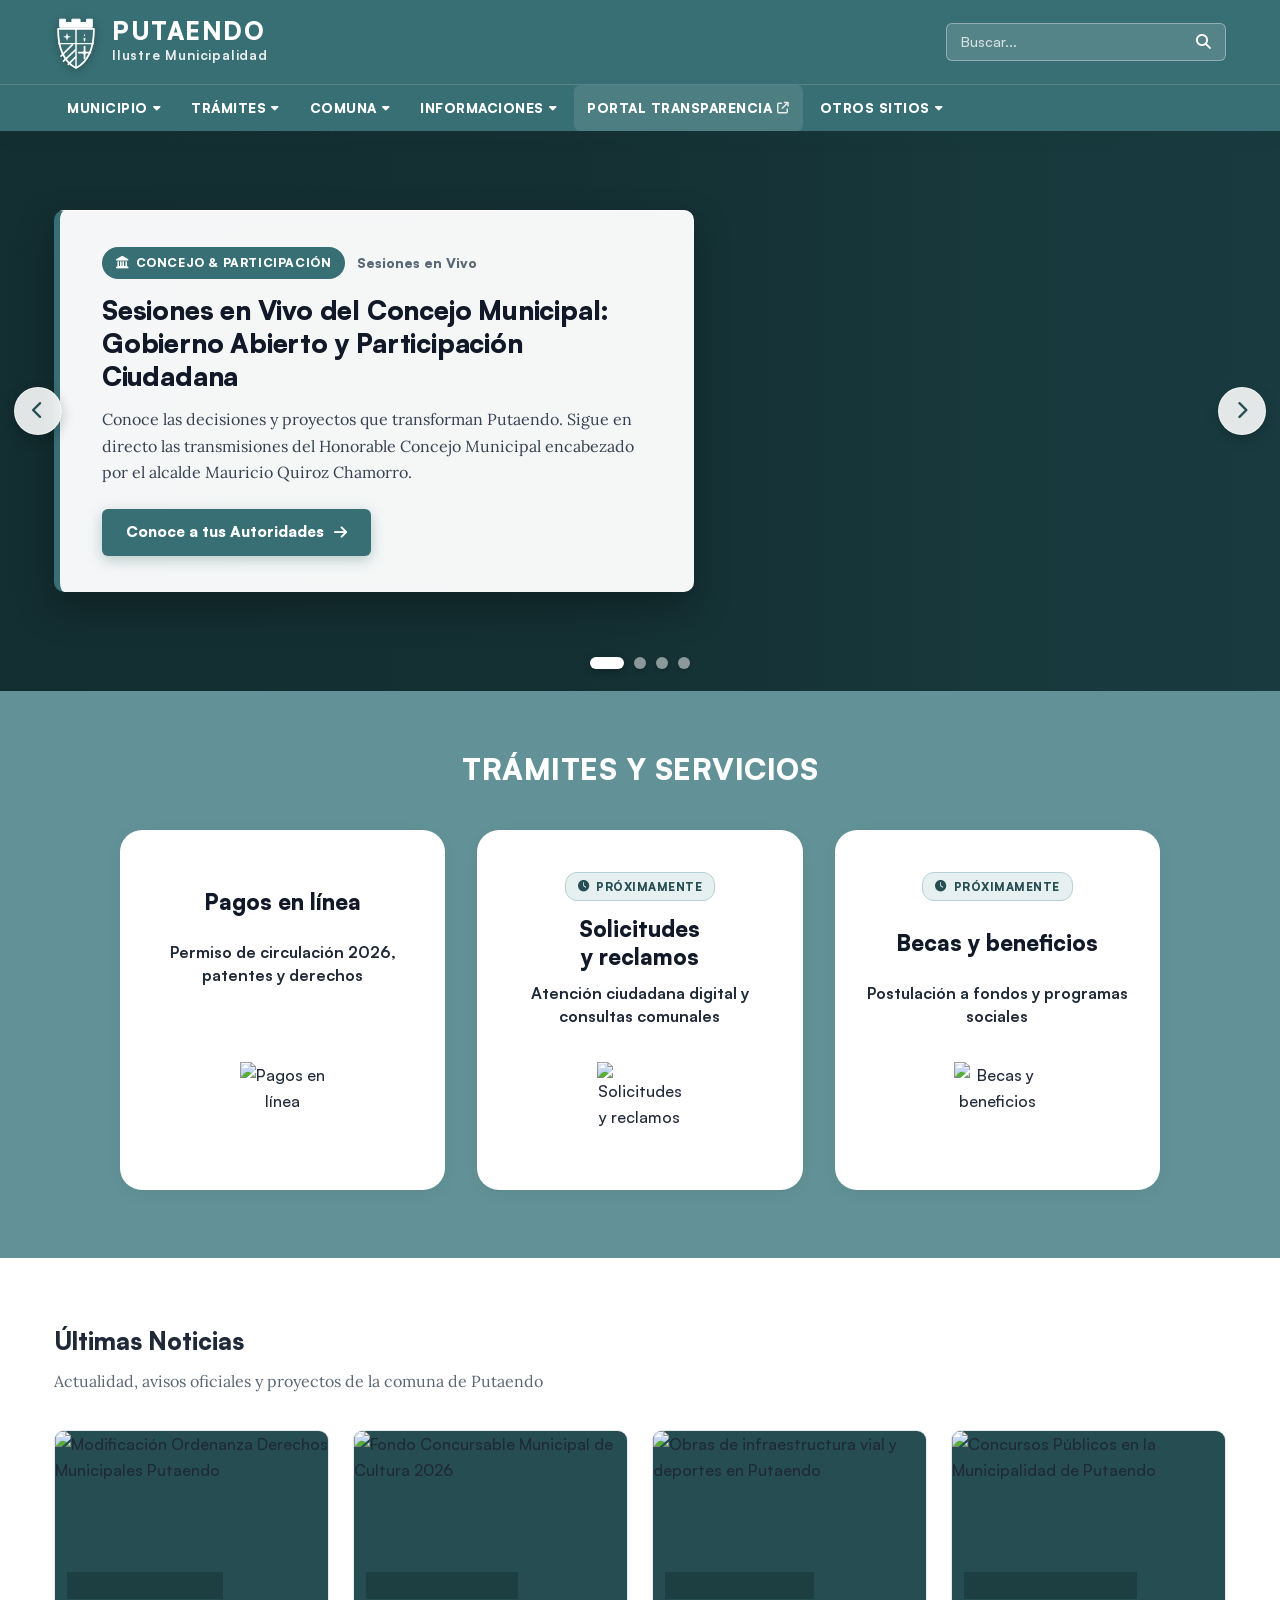
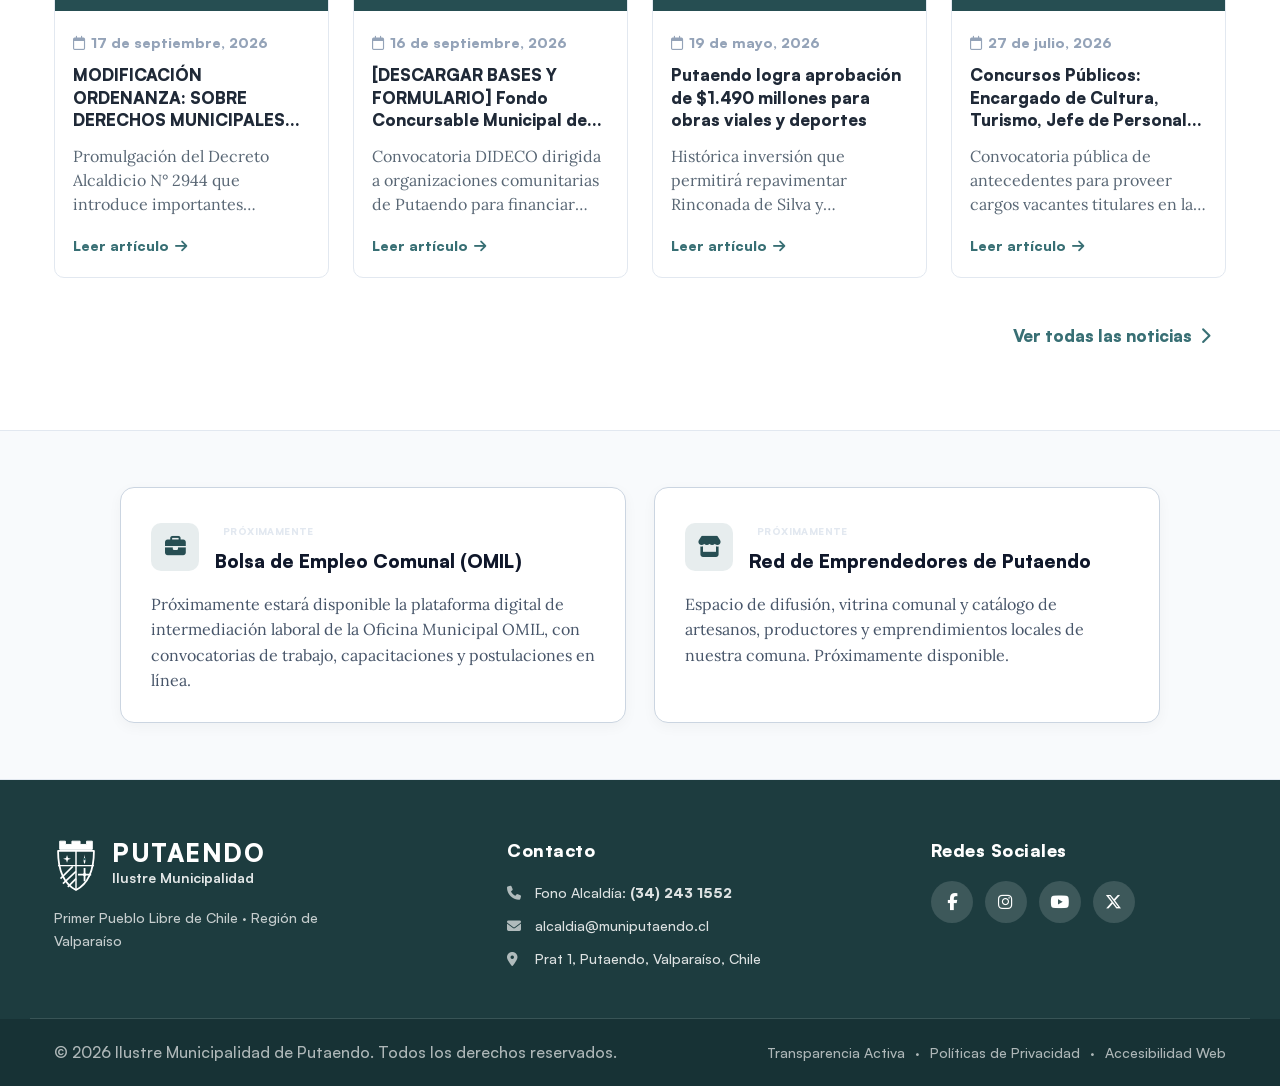
==== commit e6ca5846: "nuevos cambios" ====
--- a/index.html
+++ b/index.html
@@ -95,13 +95,15 @@
                 <ul class="nav-list" id="nav-list">
                     <!-- Dropdown 1: MUNICIPIO -->
                     <li class="nav-item has-dropdown">
-                        <button class="nav-btn-link" aria-expanded="false" aria-haspopup="true">
+                        <a href="municipio.html" class="nav-btn-link" aria-expanded="false" aria-haspopup="true">
                             <span>MUNICIPIO</span>
                             <i class="fa-solid fa-caret-down dropdown-arrow" aria-hidden="true"></i>
-                        </button>
+                        </a>
                         <ul class="dropdown-menu">
-                            <li><a href="autoridades.html" class="dropdown-item">AUTORIDADES</a></li>
-                            <li><a href="autoridades.html#organigrama" class="dropdown-item"><span>ORGANIGRAMA</span> <span class="nav-badge-soon">Pr&oacute;ximamente</span></a></li>
+                            <li><a href="municipio.html" class="dropdown-item">MUNICIPIO</a></li>
+                            <li><a href="municipio.html#autoridades" class="dropdown-item">AUTORIDADES</a></li>
+                            <li><a href="municipio.html#organigrama" class="dropdown-item">ORGANIGRAMA</a></li>
+                            <li><a href="municipio.html#contacto" class="dropdown-item">CONTACTO</a></li>
                         </ul>
                     </li>
 
@@ -126,8 +128,8 @@
                         </a>
                         <ul class="dropdown-menu">
                             <li><a href="comuna.html" class="dropdown-item">CONOCE LA COMUNA</a></li>
-                            <li><a href="comuna.html#historia" class="dropdown-item">HISTORIA</a></li>
-                            <li><a href="comuna.html#turismo" class="dropdown-item">TURISMO</a></li>
+                            <li><a href="comuna.html#historia" class="dropdown-item"><span>HISTORIA</span> <span class="nav-badge-soon">Pr&oacute;ximamente</span></a></li>
+                            <li><a href="turismo.html" class="dropdown-item">TURISMO</a></li>
                         </ul>
                     </li>
 
@@ -138,6 +140,7 @@
                             <i class="fa-solid fa-caret-down dropdown-arrow" aria-hidden="true"></i>
                         </button>
                         <ul class="dropdown-menu">
+                            <li><a href="noticias.html" class="dropdown-item">NOTICIAS</a></li>
                             <li><a href="index.html#empleo" class="dropdown-item"><span>EMPLEO</span> <span class="nav-badge-soon">Pr&oacute;ximamente</span></a></li>
                             <li><a href="juntos-planificamos.html" class="dropdown-item">JUNTOS PLANIFICAMOS</a></li>
                         </ul>
@@ -158,7 +161,6 @@
                             <i class="fa-solid fa-caret-down dropdown-arrow" aria-hidden="true"></i>
                         </button>
                         <ul class="dropdown-menu">
-                            <li><a href="turismo.html" class="dropdown-item">TURISMO</a></li>
                             <li><a href="index.html#emprendedores" class="dropdown-item"><span>RED DE EMPRENDEDORES</span> <span class="nav-badge-soon">Pr&oacute;ximamente</span></a></li>
                         </ul>
                     </li>
--- a/styles.css
+++ b/styles.css
@@ -5341,27 +5341,67 @@
     right: clamp(12px, 2.5vw, 36px);
 }
 
-/* 2. Intro Strip */
+/* 2. Intro Strip / Franja de Presentacion */
 .comuna-intro-strip {
-    background: linear-gradient(135deg, #235860 0%, #306c74 40%, #1f4f56 100%);
+    position: relative;
+    overflow: hidden;
+    background-color: #235860;
     color: #ffffff;
-    padding: clamp(28px, 4vw, 44px) 20px;
+    padding: clamp(38px, 5vw, 56px) 20px;
     text-align: center;
-    box-shadow: inset 0 2px 6px rgba(0, 0, 0, 0.12);
+    box-shadow: inset 0 2px 6px rgba(0, 0, 0, 0.15);
+}
+
+.comuna-intro-bg-wrapper {
+    position: absolute;
+    inset: 0;
+    width: 100%;
+    height: 100%;
+    z-index: 1;
+}
+
+.comuna-intro-bg-img {
+    width: 100%;
+    height: 100%;
+    object-fit: cover;
+    object-position: center;
+    display: block;
+}
+
+.comuna-intro-overlay {
+    position: absolute;
+    inset: 0;
+    background: linear-gradient(135deg, rgba(31, 79, 86, 0.45) 0%, rgba(35, 88, 96, 0.35) 50%, rgba(26, 68, 74, 0.5) 100%);
+    pointer-events: none;
 }
 
 .comuna-intro-container {
+    position: relative;
+    z-index: 2;
     max-width: 960px;
     margin: 0 auto;
 }
 
+.comuna-intro-title {
+    font-family: var(--font-heading);
+    font-size: clamp(1.4rem, 2.4vw, 1.95rem);
+    font-weight: 800;
+    color: #ffffff;
+    text-transform: uppercase;
+    letter-spacing: 0.05em;
+    margin: 0 0 16px 0;
+    text-shadow: 0 2px 6px rgba(0, 0, 0, 0.35);
+}
+
 .comuna-intro-text {
     font-family: var(--font-editorial);
-    font-size: clamp(0.95rem, 1.4vw, 1.15rem);
+    font-size: clamp(0.95rem, 1.35vw, 1.12rem);
     line-height: 1.8;
     color: #f1f8f9;
-    margin: 0;
+    margin: 0 auto;
+    max-width: 900px;
     letter-spacing: 0.01em;
+    text-shadow: 0 1px 4px rgba(0, 0, 0, 0.3);
 }
 
 /* 3. Accordion Section */
@@ -5387,6 +5427,11 @@
     user-select: none;
 }
 
+.comuna-hero-img--autoridades {
+    object-position: center 18% !important;
+}
+
+.comuna-accordion-img,
 .comuna-accordion-img-closed,
 .comuna-accordion-img-open {
     position: absolute;
@@ -5394,8 +5439,13 @@
     width: 100%;
     height: 100%;
     object-fit: cover;
-    object-position: center;
+    object-position: center 18%;
     transition: opacity 0.35s cubic-bezier(0.4, 0, 0.2, 1), transform 0.5s ease;
+}
+
+.comuna-accordion-img {
+    opacity: 1;
+    z-index: 1;
 }
 
 .comuna-accordion-img-closed {
@@ -5408,31 +5458,32 @@
     z-index: 2;
 }
 
-.comuna-accordion-header:hover .comuna-accordion-img-closed,
+.comuna-accordion-header:hover .comuna-accordion-img,
+.comuna-accordion-header:hover .comuna-accordion-header:hover .comuna-accordion-img-closed,
 .comuna-accordion-header:hover .comuna-accordion-img-open {
     transform: scale(1.02);
 }
 
 /* When accordion is open: crossfade image to show the #A6BEC1 typography */
 .comuna-accordion-item.is-open .comuna-accordion-img-closed {
-    opacity: 0;
+    opacity: 0 !important;
 }
 
 .comuna-accordion-item.is-open .comuna-accordion-img-open {
-    opacity: 1;
+    opacity: 1 !important;
 }
 
 .comuna-accordion-overlay {
     position: absolute;
     inset: 0;
-    background: rgba(0, 0, 0, 0.18);
+    background: rgba(0, 0, 0, 0.32);
     z-index: 3;
     pointer-events: none;
     transition: background 0.3s ease;
 }
 
 .comuna-accordion-header:hover .comuna-accordion-overlay {
-    background: rgba(0, 0, 0, 0.1);
+    background: rgba(0, 0, 0, 0.18);
 }
 
 .comuna-accordion-title {
@@ -5464,8 +5515,8 @@
 }
 
 .comuna-accordion-item.is-open .comuna-accordion-collapse {
-    max-height: 1000px;
-    opacity: 1;
+    max-height: 1200px !important;
+    opacity: 1 !important;
 }
 
 .comuna-accordion-content {
@@ -5575,3 +5626,156 @@
     box-shadow: 0 6px 16px rgba(23, 72, 80, 0.35);
     color: #ffffff;
 }
+
+/* ==========================================================================
+   15. PAGINA MUNICIPIO & CONTACTO INSTITUCIONAL (municipio.html)
+   ========================================================================== */
+
+/* Widget de Contacto Institucional */
+.municipio-contact-widget {
+    display: flex;
+    flex-wrap: wrap;
+    align-items: center;
+    justify-content: center;
+    gap: clamp(24px, 4vw, 48px);
+    margin-top: 36px;
+    text-align: left;
+}
+
+.municipio-schedule-card {
+    background-color: #ffffff;
+    border-radius: 8px;
+    overflow: hidden;
+    box-shadow: 0 4px 14px rgba(0, 0, 0, 0.06);
+    border: 1px solid #dbe6e8;
+    min-width: 280px;
+    max-width: 380px;
+    flex: 1 1 300px;
+}
+
+.municipio-schedule-header {
+    background-color: #21545d;
+    color: #ffffff;
+    padding: 11px 16px;
+    font-family: var(--font-heading);
+    font-size: 0.95rem;
+    font-weight: 800;
+    letter-spacing: 0.06em;
+    text-align: center;
+    text-transform: uppercase;
+}
+
+.municipio-schedule-body {
+    padding: 16px 20px;
+}
+
+.municipio-schedule-row {
+    padding: 8px 0;
+}
+
+.municipio-schedule-row:not(:last-child) {
+    border-bottom: 1px solid #e5ecee;
+}
+
+.municipio-schedule-day {
+    font-family: var(--font-heading);
+    font-size: 0.78rem;
+    font-weight: 800;
+    color: #174850;
+    letter-spacing: 0.05em;
+    text-transform: uppercase;
+    margin-bottom: 4px;
+}
+
+.municipio-schedule-hours {
+    font-family: var(--font-heading);
+    font-size: 0.92rem;
+    font-weight: 700;
+    color: #2c3e50;
+}
+
+.municipio-direct-info {
+    display: flex;
+    flex-direction: column;
+    gap: 16px;
+    min-width: 280px;
+    flex: 1 1 300px;
+}
+
+.municipio-direct-item {
+    display: flex;
+    align-items: center;
+    gap: 16px;
+}
+
+.municipio-direct-icon {
+    width: 44px;
+    height: 44px;
+    border-radius: 50%;
+    background-color: #21545d;
+    color: #ffffff;
+    display: flex;
+    align-items: center;
+    justify-content: center;
+    font-size: 1.15rem;
+    flex-shrink: 0;
+}
+
+.municipio-direct-text {
+    font-family: var(--font-heading);
+    font-size: 0.9rem;
+    font-weight: 800;
+    color: #174850;
+    letter-spacing: 0.03em;
+    text-transform: uppercase;
+    text-decoration: none;
+    transition: color 0.2s ease;
+}
+
+.municipio-direct-text:hover {
+    color: #2c6e7a;
+}
+
+/* --------------------------------------------------------------------------
+   Badge Proximamente en Acordeon de Comuna (Historia)
+   -------------------------------------------------------------------------- */
+.comuna-accordion-title-box {
+    position: relative;
+    z-index: 4;
+    display: flex;
+    flex-direction: column;
+    align-items: center;
+    gap: 8px;
+    pointer-events: none;
+}
+
+.comuna-accordion-badge-soon {
+    display: inline-flex;
+    align-items: center;
+    gap: 6px;
+    font-size: 0.78rem;
+    font-weight: 700;
+    text-transform: uppercase;
+    letter-spacing: 0.6px;
+    background-color: rgba(255, 255, 255, 0.24);
+    color: #ffffff;
+    padding: 4px 14px;
+    border-radius: 9999px;
+    border: 1px solid rgba(255, 255, 255, 0.5);
+    backdrop-filter: blur(6px);
+    box-shadow: 0 2px 8px rgba(0, 0, 0, 0.25);
+}
+
+.comuna-accordion-btn--disabled {
+    background-color: #64748b !important;
+    color: #f1f5f9 !important;
+    cursor: not-allowed !important;
+    box-shadow: none !important;
+    opacity: 0.9;
+}
+
+.comuna-accordion-btn--disabled:hover {
+    background-color: #64748b !important;
+    transform: none !important;
+    box-shadow: none !important;
+}
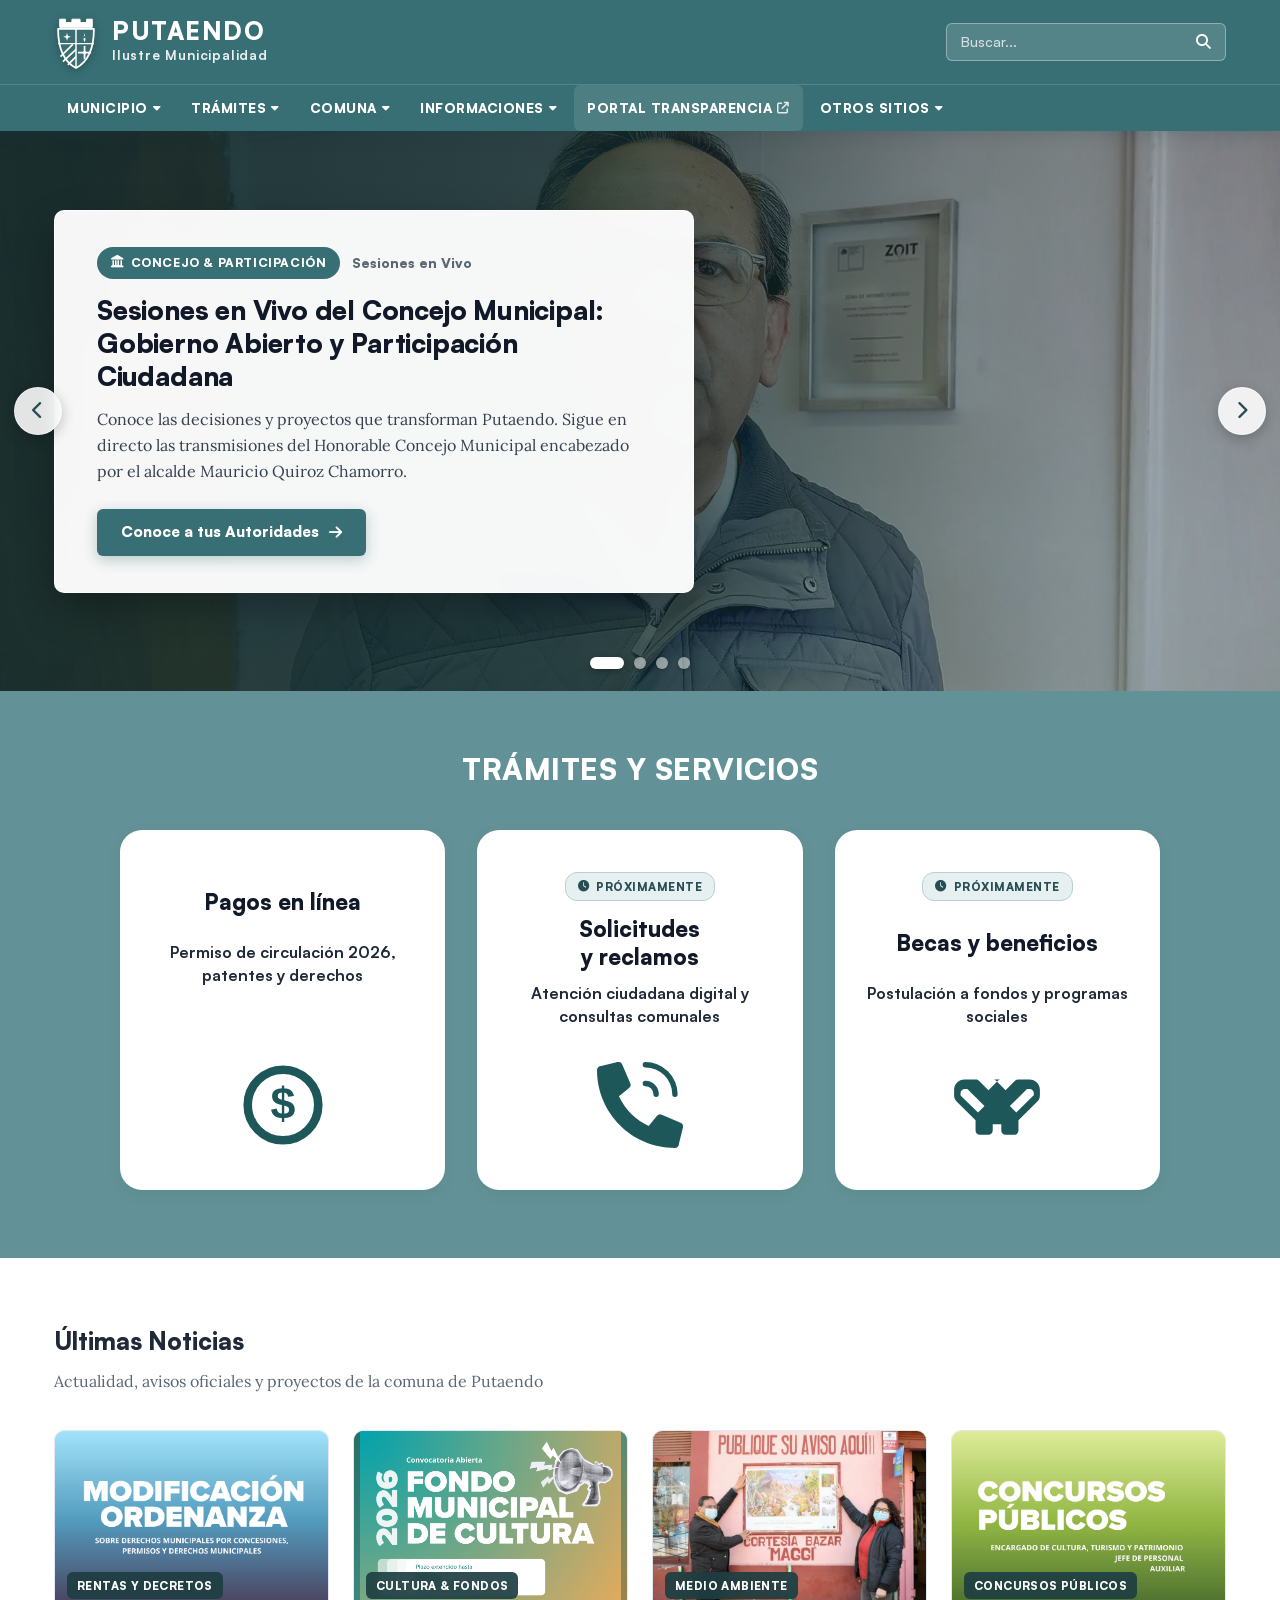
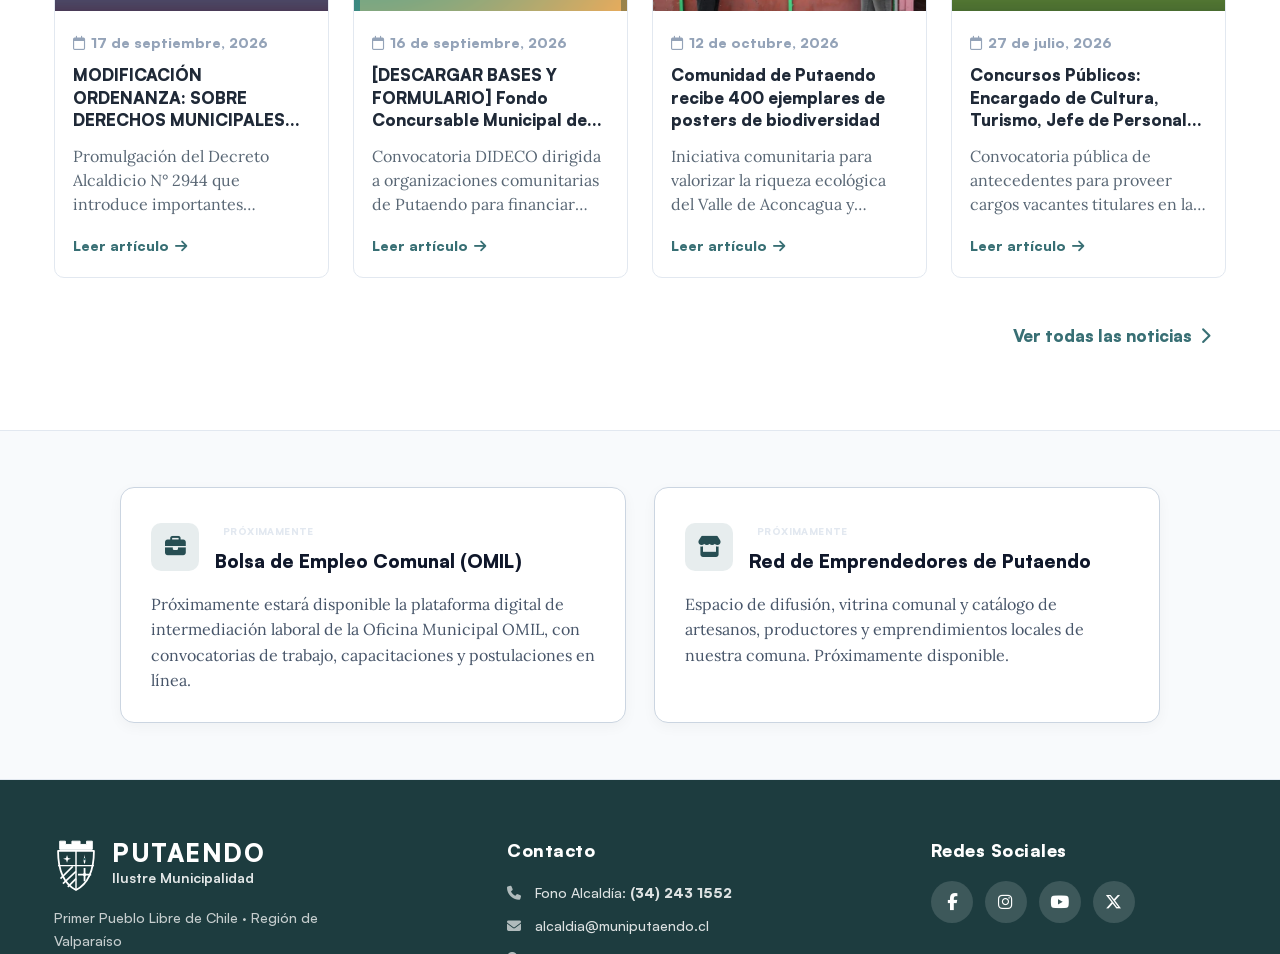
==== commit 236fc1dd: "nuevos cambios" ====
--- a/index.html
+++ b/index.html
@@ -102,7 +102,7 @@
                         <ul class="dropdown-menu">
                             <li><a href="municipio.html" class="dropdown-item">MUNICIPIO</a></li>
                             <li><a href="municipio.html#autoridades" class="dropdown-item">AUTORIDADES</a></li>
-                            <li><a href="municipio.html#organigrama" class="dropdown-item">ORGANIGRAMA</a></li>
+                            <li><a href="municipio.html#organigrama" class="dropdown-item"><span>ORGANIGRAMA</span> <span class="nav-badge-soon">Pr&oacute;ximamente</span></a></li>
                             <li><a href="municipio.html#contacto" class="dropdown-item">CONTACTO</a></li>
                         </ul>
                     </li>
@@ -205,7 +205,7 @@
                 <!-- Diapositiva 1: Concejo Municipal y Gobierno Abierto -->
                 <article class="slide-item active" data-slide="0" aria-current="true">
                     <div class="slide-bg-wrapper">
-                        <img src="assets/banner-autoridades.png" alt="Concejo Municipal y Autoridades de Putaendo" class="slide-bg-img">
+                        <img src="assets/autoridades/Banner_Autoridades.webp" alt="Concejo Municipal y Autoridades de Putaendo" class="slide-bg-img" style="object-position: center 18%;">
                         <div class="slide-overlay-gradient"></div>
                     </div>
                     <div class="container slide-content-container">
@@ -236,7 +236,7 @@
                 <!-- Diapositiva 2: Plan Comunal de Seguridad Pública -->
                 <article class="slide-item" data-slide="1" aria-hidden="true">
                     <div class="slide-bg-wrapper">
-                        <img src="assets/slide2-solidario.png" alt="Plan Comunal de Seguridad Pública en Putaendo" class="slide-bg-img">
+                        <img src="assets/turismo/Ruta-Cruce-del-Ejército-de-Los-Andes.webp" alt="Plan Comunal de Seguridad Pública en Putaendo" class="slide-bg-img">
                         <div class="slide-overlay-gradient"></div>
                     </div>
                     <div class="container slide-content-container">
@@ -267,7 +267,7 @@
                 <!-- Diapositiva 3: Patrimonio e Identidad -->
                 <article class="slide-item" data-slide="2" aria-hidden="true">
                     <div class="slide-bg-wrapper">
-                        <img src="assets/slide3-patrimonio.png" alt="Calle patrimonial y paisaje cordillerano en Putaendo" class="slide-bg-img">
+                        <img src="assets/turismo/Ruta-Patrimonio-Arquitectónico-de-Putaendo.webp" alt="Calle patrimonial y paisaje cordillerano en Putaendo" class="slide-bg-img">
                         <div class="slide-overlay-gradient"></div>
                     </div>
                     <div class="container slide-content-container">
@@ -286,7 +286,7 @@
                                 Descubre la arquitectura colonial de Calle Comercio, el Cristo de Madera y los circuitos cordilleranos que preservan la historia viva y tradiciones del Valle de Aconcagua.
                             </p>
                             <div class="slide-action-box">
-                                <a href="#comuna" class="slide-cta-btn">
+                                <a href="comuna.html" class="slide-cta-btn">
                                     <span>Descubre Nuestra Comuna</span>
                                     <i class="fa-solid fa-arrow-right" aria-hidden="true"></i>
                                 </a>
@@ -298,7 +298,7 @@
                 <!-- Diapositiva 4: Transparencia Activa -->
                 <article class="slide-item" data-slide="3" aria-hidden="true">
                     <div class="slide-bg-wrapper">
-                        <img src="assets/banner-noticias.png" alt="Portal de Transparencia Activa de Putaendo" class="slide-bg-img">
+                        <img src="assets/juntos-planificamos/Banner_JuntosPlanificamos.webp" alt="Portal de Transparencia Activa de Putaendo" class="slide-bg-img">
                         <div class="slide-overlay-gradient"></div>
                     </div>
                     <div class="container slide-content-container">
@@ -405,7 +405,7 @@
                     <!-- Noticia 1: Modificación Ordenanza -->
                     <article class="news-card" id="noticia-ordenanza">
                         <div class="news-img-box">
-                            <img src="assets/slide2-solidario.png" alt="Modificación Ordenanza Derechos Municipales Putaendo" class="news-thumb">
+                            <img src="assets/noticia-ordenanza.webp" alt="Modificación Ordenanza Derechos Municipales Putaendo" class="news-thumb">
                             <span class="news-category">Rentas y Decretos</span>
                         </div>
                         <div class="news-content">
@@ -425,8 +425,8 @@
 
                     <!-- Noticia 2: Fondo Concursable Cultura -->
                     <article class="news-card" id="noticia-cultura">
-                        <div class="news-img-box">
-                            <img src="assets/slide1-gastronomia.png" alt="Fondo Concursable Municipal de Cultura 2026" class="news-thumb">
+                        <div class="news-img-box news-img-box--contain">
+                            <img src="assets/fondo-cultura-2026.webp" alt="Fondo Concursable Municipal de Cultura 2026" class="news-thumb">
                             <span class="news-category">Cultura &amp; Fondos</span>
                         </div>
                         <div class="news-content">
@@ -444,21 +444,21 @@
                         </div>
                     </article>
 
-                    <!-- Noticia 3: Obras y Deportes -->
-                    <article class="news-card" id="noticia-obras">
+                    <!-- Noticia 3: Biodiversidad Cordillerana -->
+                    <article class="news-card" id="noticia-biodiversidad">
                         <div class="news-img-box">
-                            <img src="assets/slide3-patrimonio.png" alt="Obras de infraestructura vial y deportes en Putaendo" class="news-thumb">
-                            <span class="news-category">Obras Comunales</span>
+                            <img src="assets/noticia-biodiversidad-1.webp" alt="Biodiversidad del ecosistema cordillerano en Putaendo" class="news-thumb">
+                            <span class="news-category">Medio Ambiente</span>
                         </div>
                         <div class="news-content">
-                            <span class="news-date"><i class="fa-regular fa-calendar" aria-hidden="true"></i> 19 de mayo, 2026</span>
+                            <span class="news-date"><i class="fa-regular fa-calendar" aria-hidden="true"></i> 12 de octubre, 2026</span>
                             <h3 class="news-title">
-                                Putaendo logra aprobación de $1.490 millones para obras viales y deportes
+                                Comunidad de Putaendo recibe 400 ejemplares de posters de biodiversidad
                             </h3>
                             <p class="news-text">
-                                Histórica inversión que permitirá repavimentar Rinconada de Silva y modernizar el complejo deportivo Club Intersporting.
-                            </p>
-                            <a href="noticia-obras.html" class="news-read-more" aria-label="Leer más sobre las obras de infraestructura">
+                                Iniciativa comunitaria para valorizar la riqueza ecológica del Valle de Aconcagua y respaldar la propuesta de Reserva de la Biósfera.
+                            </p>
+                            <a href="noticia-biodiversidad.html" class="news-read-more" aria-label="Leer más sobre los posters de biodiversidad">
                                 <span>Leer artículo</span>
                                 <i class="fa-solid fa-arrow-right" aria-hidden="true"></i>
                             </a>
@@ -468,7 +468,7 @@
                     <!-- Noticia 4: Concursos Públicos -->
                     <article class="news-card" id="noticia-concursos">
                         <div class="news-img-box">
-                            <img src="assets/banner-autoridades.png" alt="Concursos Públicos en la Municipalidad de Putaendo" class="news-thumb">
+                            <img src="assets/noticia-concursos.webp" alt="Concursos Públicos en la Municipalidad de Putaendo" class="news-thumb">
                             <span class="news-category">Concursos Públicos</span>
                         </div>
                         <div class="news-content">
--- a/styles.css
+++ b/styles.css
@@ -943,8 +943,7 @@
     border-radius: var(--radius-md);
     max-width: 640px;
     box-shadow: 0 16px 38px rgba(0, 0, 0, 0.28);
-    border-left: 6px solid var(--color-primary);
-    border-top: 1px solid rgba(255, 255, 255, 0.8);
+    border: 1px solid rgba(255, 255, 255, 0.85);
     animation: slideCardIn 0.55s ease-out;
 }
 
@@ -2250,8 +2249,8 @@
     margin: 32px 0;
     padding: 22px 28px;
     background-color: #f3f8f8;
-    border-left: 4px solid #2e585b;
-    border-radius: 0 10px 10px 0;
+    border: 1px solid #dbe6e8;
+    border-radius: 10px;
     font-size: 1.15rem;
     font-style: italic;
     line-height: 1.7;
@@ -2338,7 +2337,6 @@
     justify-content: space-between;
     background-color: #f8fafc;
     border: 1px solid #cbd5e1;
-    border-left: 5px solid var(--color-primary);
     border-radius: var(--radius-sm);
     padding: 18px 22px;
     margin: 22px 0;
@@ -5779,3 +5777,134 @@
     transform: none !important;
     box-shadow: none !important;
 }
+
+/* --------------------------------------------------------------------------
+   Carrusel como Banner Hero Completo (Juntos Planificamos)
+   -------------------------------------------------------------------------- */
+.slider-hero-banner {
+    position: relative;
+    width: 100%;
+}
+
+.slider-hero-banner .slider-viewport {
+    height: clamp(380px, 45vw, 540px);
+    min-height: 380px;
+}
+
+.slider-hero-overlay {
+    position: absolute;
+    inset: 0;
+    background: linear-gradient(180deg, rgba(11, 31, 33, 0.40) 0%, rgba(11, 31, 33, 0.58) 100%);
+    z-index: 5;
+    pointer-events: none;
+}
+
+.slider-hero-content {
+    position: absolute;
+    top: 58%;
+    left: 50%;
+    transform: translate(-50%, -50%);
+    z-index: 6;
+    text-align: center;
+    width: 90%;
+    max-width: 960px;
+    pointer-events: none;
+}
+
+.slider-hero-content .comuna-hero-title {
+    margin: 0;
+    color: #ffffff;
+    font-family: var(--font-heading);
+    font-size: clamp(1.8rem, 4.4vw, 3.4rem);
+    font-weight: 800;
+    letter-spacing: 0.08em;
+    text-transform: uppercase;
+    text-shadow: 0 3px 14px rgba(0, 0, 0, 0.65);
+}
+
+.slider-hero-banner .slider-arrow {
+    z-index: 10;
+}
+
+.slider-hero-banner .slider-dots {
+    z-index: 10;
+    bottom: 20px;
+}
+
+/* Soporte para afiches/posters completos sin recorte (Fondo Cultura) */
+.news-media-contain,
+.news-img-box--contain {
+    background: linear-gradient(135deg, #2b6d65 0%, #3e8d85 45%, #9d8349 100%) !important;
+}
+
+.news-media-contain img,
+.news-img-box--contain img {
+    object-fit: contain !important;
+    background-color: transparent !important;
+}
+
+.article-featured-box--contain {
+    background: linear-gradient(135deg, #2b6d65 0%, #3e8d85 45%, #9d8349 100%) !important;
+    padding: 18px 20px;
+    display: flex;
+    justify-content: center;
+    align-items: center;
+}
+
+.article-featured-box--contain img {
+    max-height: 520px;
+    width: auto;
+    max-width: 100%;
+    margin: 0 auto;
+    border-radius: 8px;
+    object-fit: contain !important;
+    box-shadow: 0 8px 26px rgba(0, 0, 0, 0.25);
+}
+
+/* --------------------------------------------------------------------------
+   Ajustes Responsivos Generales
+   -------------------------------------------------------------------------- */
+@media (max-width: 768px) {
+    /* En el carrusel con tarjeta (Index), posicionar las flechas en la zona visible de la foto para no tapar el texto */
+    .hero-slider-section:not(.slider-hero-banner) .slider-arrow {
+        top: 24%;
+    }
+
+    .breadcrumb-strip {
+        padding: 10px 0;
+    }
+    .breadcrumb-list {
+        font-size: 0.74rem !important;
+        gap: 6px;
+        flex-wrap: wrap;
+    }
+    .breadcrumb-item,
+    .breadcrumb-item a,
+    .breadcrumb-separator {
+        font-size: 0.74rem !important;
+    }
+    .slider-hero-banner .slider-viewport {
+        min-height: 260px;
+        height: 260px;
+    }
+    .slider-hero-content {
+        top: 56% !important;
+        padding: 0 40px !important;
+        box-sizing: border-box;
+    }
+    .slider-hero-content .comuna-hero-title {
+        font-size: clamp(1.05rem, 4.5vw, 1.45rem) !important;
+        letter-spacing: 0.03em !important;
+        line-height: 1.25;
+        margin: 0;
+        white-space: normal;
+        word-break: normal;
+    }
+    .slide-floating-card {
+        padding: 20px 18px !important;
+        border-radius: 10px !important;
+        background: #ffffff !important;
+        opacity: 1 !important;
+        box-shadow: 0 10px 25px rgba(0, 0, 0, 0.22) !important;
+    }
+}
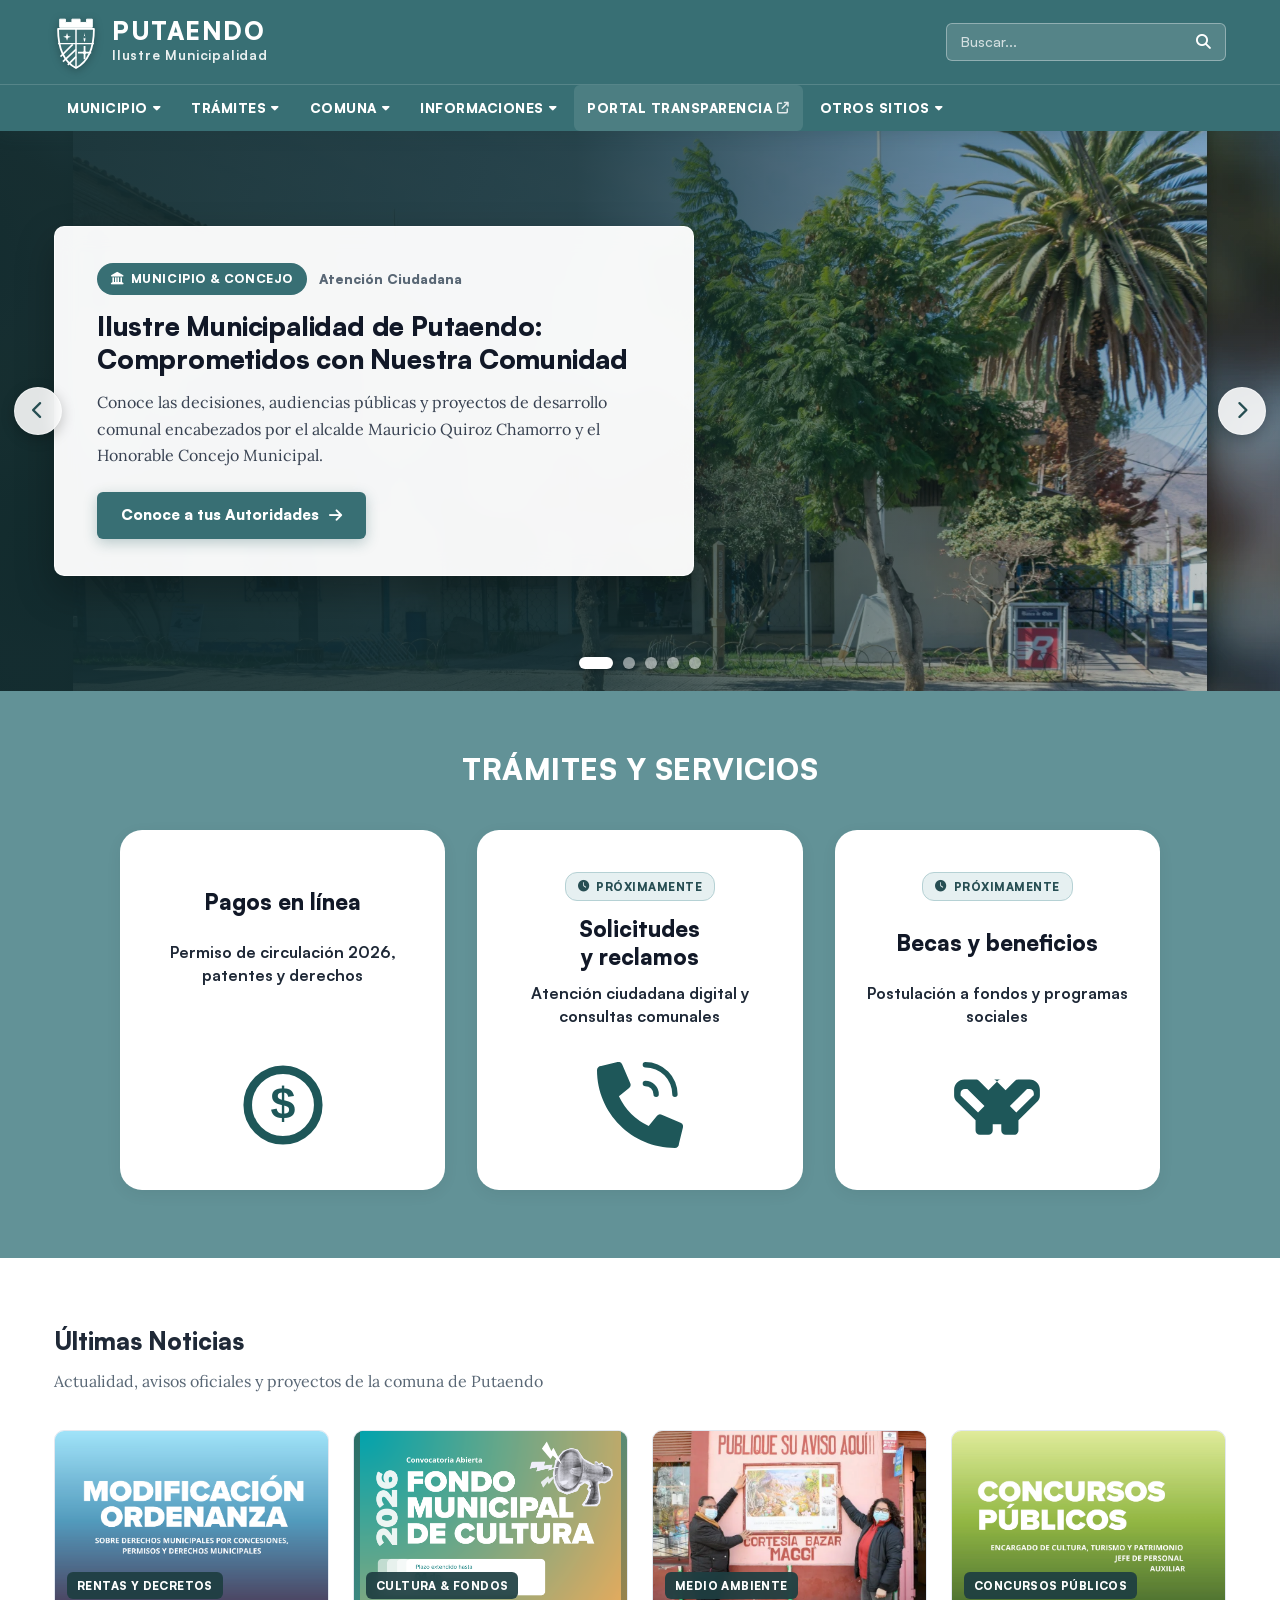
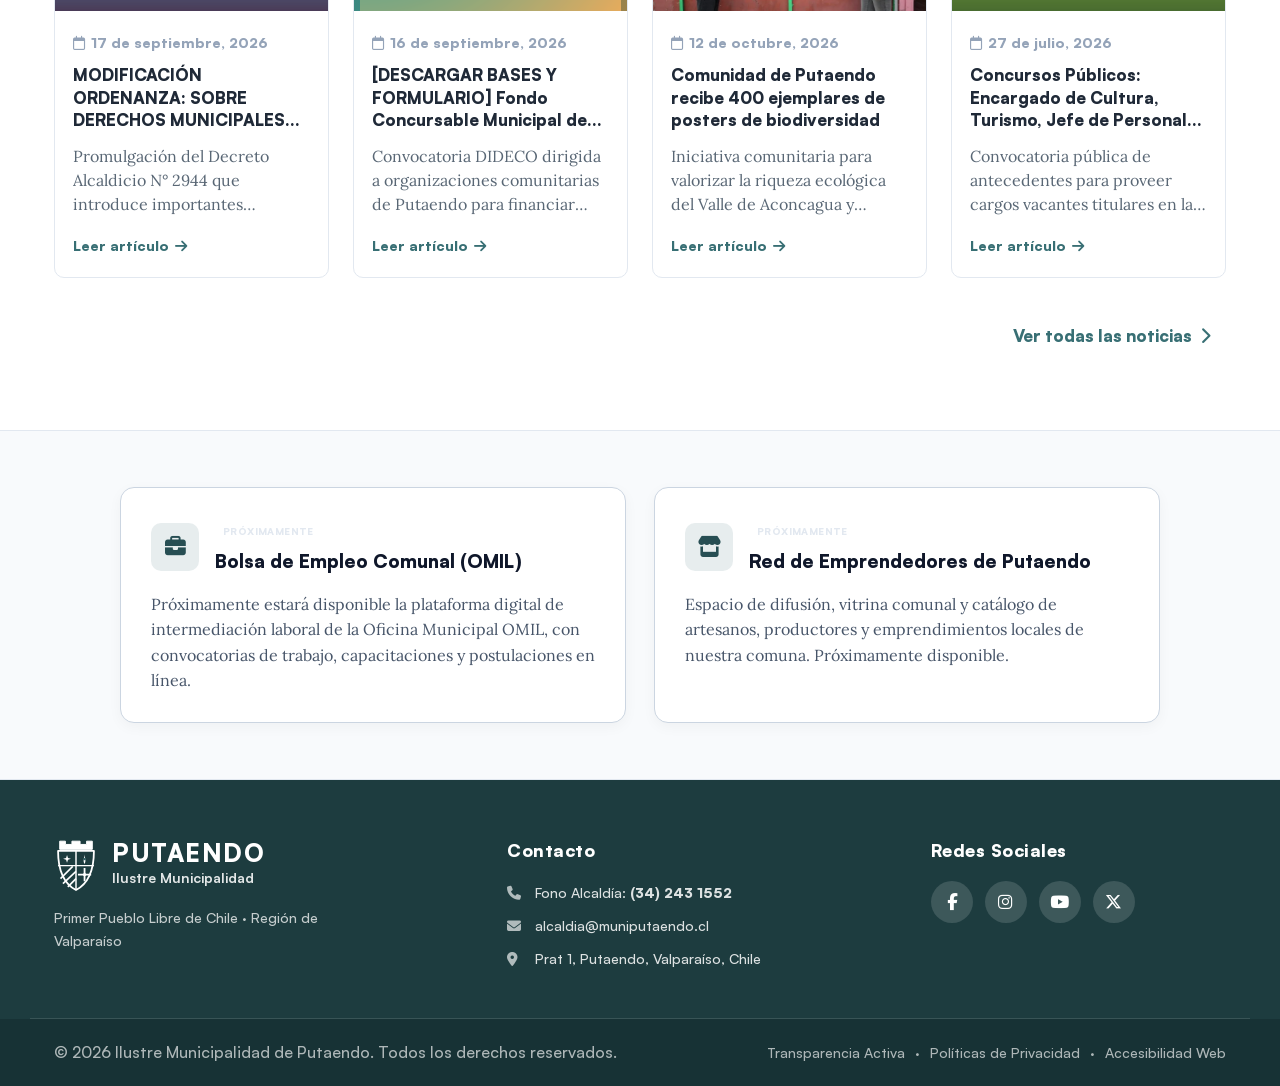
==== commit 59088431: "nuevos cambios" ====
--- a/index.html
+++ b/index.html
@@ -202,10 +202,10 @@
                     <i class="fa-solid fa-chevron-left" aria-hidden="true"></i>
                 </button>
 
-                <!-- Diapositiva 1: Concejo Municipal y Gobierno Abierto -->
+                <!-- Diapositiva 1: Municipalidad de Putaendo -->
                 <article class="slide-item active" data-slide="0" aria-current="true">
                     <div class="slide-bg-wrapper">
-                        <img src="assets/autoridades/Banner_Autoridades.webp" alt="Concejo Municipal y Autoridades de Putaendo" class="slide-bg-img" style="object-position: center 18%;">
+                        <img src="assets/fondo index/01_Municipalidad_Putaendo_1920x1080.webp" alt="Edificio Consistorial de la Ilustre Municipalidad de Putaendo" class="slide-bg-img">
                         <div class="slide-overlay-gradient"></div>
                     </div>
                     <div class="container slide-content-container">
@@ -213,15 +213,15 @@
                             <div class="slide-card-header">
                                 <span class="slide-badge">
                                     <i class="fa-solid fa-landmark" aria-hidden="true"></i>
-                                    <span>Concejo &amp; Participación</span>
+                                    <span>Municipio &amp; Concejo</span>
                                 </span>
-                                <time class="slide-date">Sesiones en Vivo</time>
+                                <time class="slide-date">Atenci&oacute;n Ciudadana</time>
                             </div>
                             <h2 class="slide-title">
-                                Sesiones en Vivo del Concejo Municipal: Gobierno Abierto y Participación Ciudadana
+                                Ilustre Municipalidad de Putaendo: Comprometidos con Nuestra Comunidad
                             </h2>
                             <p class="slide-summary">
-                                Conoce las decisiones y proyectos que transforman Putaendo. Sigue en directo las transmisiones del Honorable Concejo Municipal encabezado por el alcalde Mauricio Quiroz Chamorro.
+                                Conoce las decisiones, audiencias p&uacute;blicas y proyectos de desarrollo comunal encabezados por el alcalde Mauricio Quiroz Chamorro y el Honorable Concejo Municipal.
                             </p>
                             <div class="slide-action-box">
                                 <a href="autoridades.html" class="slide-cta-btn">
@@ -233,30 +233,30 @@
                     </div>
                 </article>
 
-                <!-- Diapositiva 2: Plan Comunal de Seguridad Pública -->
+                <!-- Diapositiva 2: Plaza Prat -->
                 <article class="slide-item" data-slide="1" aria-hidden="true">
                     <div class="slide-bg-wrapper">
-                        <img src="assets/turismo/Ruta-Cruce-del-Ejército-de-Los-Andes.webp" alt="Plan Comunal de Seguridad Pública en Putaendo" class="slide-bg-img">
+                        <img src="assets/fondo index/02_Plaza_Prat_Putaendo_1920x1080.webp" alt="Plaza Prat de Putaendo" class="slide-bg-img">
                         <div class="slide-overlay-gradient"></div>
                     </div>
                     <div class="container slide-content-container">
                         <div class="slide-floating-card">
                             <div class="slide-card-header">
                                 <span class="slide-badge">
-                                    <i class="fa-solid fa-shield-halved" aria-hidden="true"></i>
-                                    <span>Seguridad Pública 2023 - 2027</span>
+                                    <i class="fa-solid fa-tree" aria-hidden="true"></i>
+                                    <span>Espacios P&uacute;blicos</span>
                                 </span>
-                                <time class="slide-date">Fono Alcaldía: 34 243 1552</time>
+                                <time class="slide-date">Encuentro y Comunidad</time>
                             </div>
                             <h2 class="slide-title">
-                                Plan Comunal de Seguridad Pública: Cuidando nuestros barrios y sectores rurales
+                                Plaza Prat: El punto de encuentro tradicional del pueblo de Putaendo
                             </h2>
                             <p class="slide-summary">
-                                Estrategia municipal integral con patrullaje preventivo permanente, central de cámaras de televigilancia y alarmas comunitarias activas para la protección y tranquilidad de los vecinos.
+                                Un emblem&aacute;tico espacio verde de convivencia familiar, memoria hist&oacute;rica y eventos comunitarios en el coraz&oacute;n de la comuna.
                             </p>
                             <div class="slide-action-box">
-                                <a href="#contacto" class="slide-cta-btn">
-                                    <span>Información y Contacto</span>
+                                <a href="comuna.html" class="slide-cta-btn">
+                                    <span>Descubre Nuestra Comuna</span>
                                     <i class="fa-solid fa-arrow-right" aria-hidden="true"></i>
                                 </a>
                             </div>
@@ -264,10 +264,10 @@
                     </div>
                 </article>
 
-                <!-- Diapositiva 3: Patrimonio e Identidad -->
+                <!-- Diapositiva 3: Bofedales de Chilón -->
                 <article class="slide-item" data-slide="2" aria-hidden="true">
                     <div class="slide-bg-wrapper">
-                        <img src="assets/turismo/Ruta-Patrimonio-Arquitectónico-de-Putaendo.webp" alt="Calle patrimonial y paisaje cordillerano en Putaendo" class="slide-bg-img">
+                        <img src="assets/fondo index/03_Bofedales_Chilon_Putaendo_1920x1080.webp" alt="Bofedales de Chil&oacute;n en la alta cordillera de Putaendo" class="slide-bg-img">
                         <div class="slide-overlay-gradient"></div>
                     </div>
                     <div class="container slide-content-container">
@@ -275,19 +275,19 @@
                             <div class="slide-card-header">
                                 <span class="slide-badge">
                                     <i class="fa-solid fa-mountain-sun" aria-hidden="true"></i>
-                                    <span>Patrimonio &amp; Turismo</span>
+                                    <span>Medio Ambiente &amp; Cordillera</span>
                                 </span>
-                                <time class="slide-date">Monumento Histórico</time>
+                                <time class="slide-date">Reserva de la Bi&oacute;sfera</time>
                             </div>
                             <h2 class="slide-title">
-                                Putaendo, Primer Pueblo Libre de Chile: Rutas culturales y senderos cordilleranos
+                                Bofedales y Humedales Altoandinos: Protegiendo el ecosistema y el agua
                             </h2>
                             <p class="slide-summary">
-                                Descubre la arquitectura colonial de Calle Comercio, el Cristo de Madera y los circuitos cordilleranos que preservan la historia viva y tradiciones del Valle de Aconcagua.
+                                El patrimonio natural de Putaendo resguarda fuentes vitales de agua cordillerana y una biodiversidad &uacute;nica frente a los desaf&iacute;os del cambio clim&aacute;tico.
                             </p>
                             <div class="slide-action-box">
-                                <a href="comuna.html" class="slide-cta-btn">
-                                    <span>Descubre Nuestra Comuna</span>
+                                <a href="juntos-planificamos.html" class="slide-cta-btn">
+                                    <span>Juntos Planificamos</span>
                                     <i class="fa-solid fa-arrow-right" aria-hidden="true"></i>
                                 </a>
                             </div>
@@ -295,31 +295,62 @@
                     </div>
                 </article>
 
-                <!-- Diapositiva 4: Transparencia Activa -->
+                <!-- Diapositiva 4: Calle Comercio -->
                 <article class="slide-item" data-slide="3" aria-hidden="true">
                     <div class="slide-bg-wrapper">
-                        <img src="assets/juntos-planificamos/Banner_JuntosPlanificamos.webp" alt="Portal de Transparencia Activa de Putaendo" class="slide-bg-img">
+                        <img src="assets/fondo index/04_Calle_Comercio_Putaendo_1920x1080.webp" alt="Calle Comercio de Putaendo, Zona T&iacute;pica y Monumento Nacional" class="slide-bg-img">
                         <div class="slide-overlay-gradient"></div>
                     </div>
                     <div class="container slide-content-container">
                         <div class="slide-floating-card">
                             <div class="slide-card-header">
                                 <span class="slide-badge">
-                                    <i class="fa-solid fa-scale-balanced" aria-hidden="true"></i>
-                                    <span>Transparencia &amp; Probidad</span>
+                                    <i class="fa-solid fa-monument" aria-hidden="true"></i>
+                                    <span>Patrimonio &amp; Tradici&oacute;n</span>
                                 </span>
-                                <time class="slide-date">Ley 20.285</time>
+                                <time class="slide-date">Monumento Nacional</time>
                             </div>
                             <h2 class="slide-title">
-                                Portal de Transparencia Municipal: Información pública, clara y al alcance de todos
+                                Calle Comercio: Arquitectura colonial del Primer Pueblo Libre de Chile
                             </h2>
                             <p class="slide-summary">
-                                Consulta actos, decretos, resoluciones, estados financieros y compras de la Ilustre Municipalidad de Putaendo con los más altos estándares de probidad pública.
+                                Recorre sus tradicionales fachadas del siglo XVIII, museos y casonas hist&oacute;ricas que preservan el alma y la memoria patrimonial del Valle de Aconcagua.
                             </p>
                             <div class="slide-action-box">
-                                <a href="https://www.portaltransparencia.cl/PortalPdT/pdtta?codOrganismo=MU243" target="_blank" rel="noopener noreferrer" class="slide-cta-btn">
-                                    <span>Ir a Portal Transparencia</span>
-                                    <i class="fa-solid fa-arrow-up-right-from-square" aria-hidden="true"></i>
+                                <a href="turismo.html" class="slide-cta-btn">
+                                    <span>Explora el Turismo Local</span>
+                                    <i class="fa-solid fa-arrow-right" aria-hidden="true"></i>
+                                </a>
+                            </div>
+                        </div>
+                    </div>
+                </article>
+
+                <!-- Diapositiva 5: Río Rocín -->
+                <article class="slide-item" data-slide="4" aria-hidden="true">
+                    <div class="slide-bg-wrapper">
+                        <img src="assets/fondo index/05_Rio_Rocin_Putaendo_1920x1080.webp" alt="R&iacute;o Roc&iacute;n en la cuenca cordillerana de Putaendo" class="slide-bg-img">
+                        <div class="slide-overlay-gradient"></div>
+                    </div>
+                    <div class="container slide-content-container">
+                        <div class="slide-floating-card">
+                            <div class="slide-card-header">
+                                <span class="slide-badge">
+                                    <i class="fa-solid fa-water" aria-hidden="true"></i>
+                                    <span>Cuenca &amp; Sustentabilidad</span>
+                                </span>
+                                <time class="slide-date">Patrimonio H&iacute;drico</time>
+                            </div>
+                            <h2 class="slide-title">
+                                Cuenca del R&iacute;o Roc&iacute;n: Aguas puras que dan vida a nuestros valles y campos
+                            </h2>
+                            <p class="slide-summary">
+                                La defensa y cuidado de nuestros afluentes cordilleranos es fundamental para la agricultura campesina, el consumo humano y el futuro sustentable de Putaendo.
+                            </p>
+                            <div class="slide-action-box">
+                                <a href="noticias.html" class="slide-cta-btn">
+                                    <span>Informaciones Comunales</span>
+                                    <i class="fa-solid fa-arrow-right" aria-hidden="true"></i>
                                 </a>
                             </div>
                         </div>
@@ -331,12 +362,13 @@
                     <i class="fa-solid fa-chevron-right" aria-hidden="true"></i>
                 </button>
 
-                <!-- Indicadores de Paginación (4 Dots) -->
+                <!-- Indicadores de Paginación (5 Dots) -->
                 <div class="slider-dots" id="slider-dots" role="tablist" aria-label="Seleccionar diapositiva">
                     <button class="dot-btn active" role="tab" aria-selected="true" aria-label="Ir a diapositiva 1" data-slide-target="0"></button>
                     <button class="dot-btn" role="tab" aria-selected="false" aria-label="Ir a diapositiva 2" data-slide-target="1"></button>
                     <button class="dot-btn" role="tab" aria-selected="false" aria-label="Ir a diapositiva 3" data-slide-target="2"></button>
                     <button class="dot-btn" role="tab" aria-selected="false" aria-label="Ir a diapositiva 4" data-slide-target="3"></button>
+                    <button class="dot-btn" role="tab" aria-selected="false" aria-label="Ir a diapositiva 5" data-slide-target="4"></button>
                 </div>
             </div>
         </section>
--- a/styles.css
+++ b/styles.css
@@ -5801,7 +5801,7 @@
 
 .slider-hero-content {
     position: absolute;
-    top: 58%;
+    top: 68%;
     left: 50%;
     transform: translate(-50%, -50%);
     z-index: 6;
@@ -5888,7 +5888,7 @@
         height: 260px;
     }
     .slider-hero-content {
-        top: 56% !important;
+        top: 66% !important;
         padding: 0 40px !important;
         box-sizing: border-box;
     }
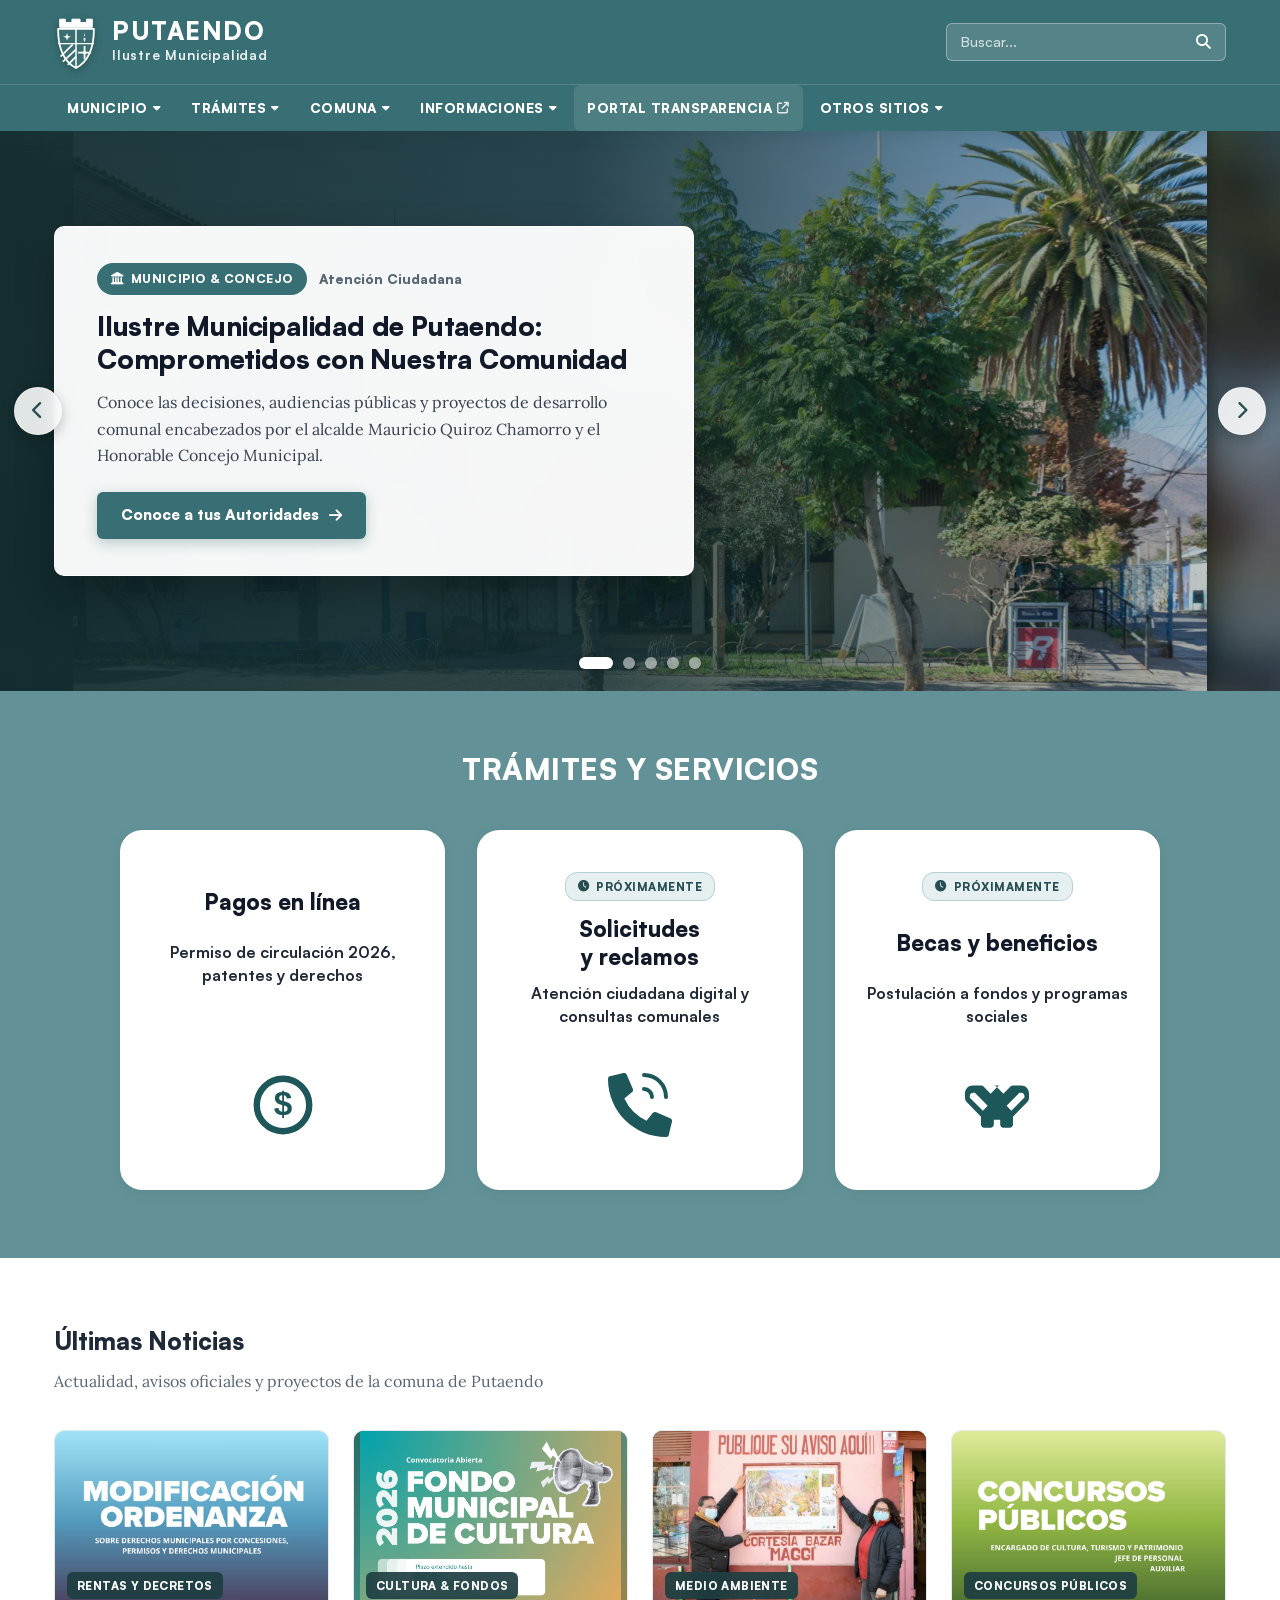
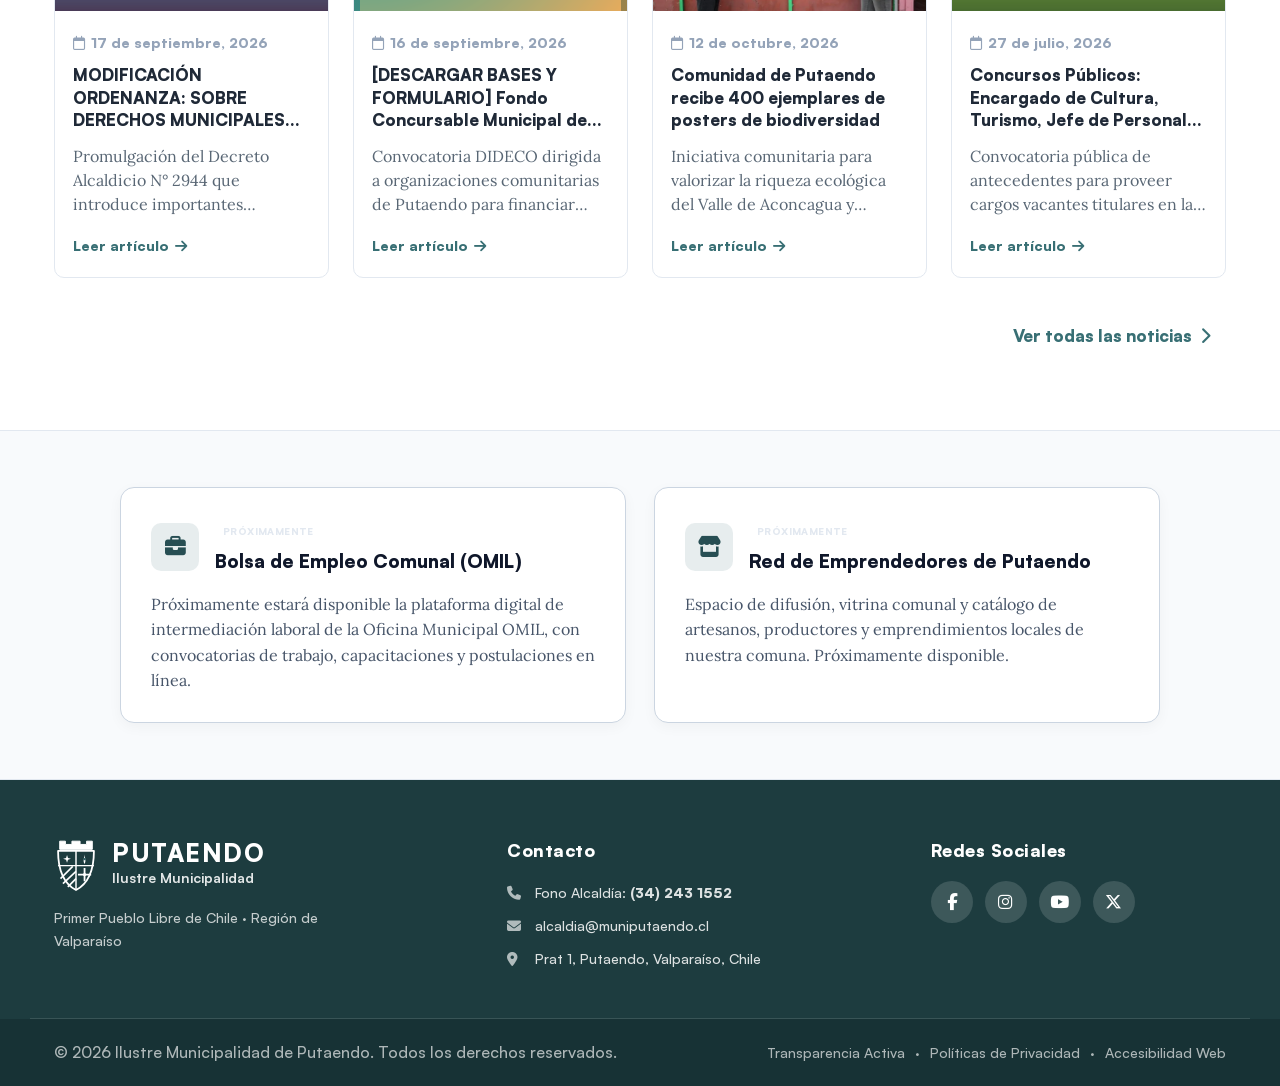
==== commit 91bf0274: "nuevos cambios" ====
--- a/index.html
+++ b/index.html
@@ -6,9 +6,18 @@
     <title>Ilustre Municipalidad de Putaendo | Sitio Oficial</title>
     <meta name="description" content="Sitio web oficial de la Ilustre Municipalidad de Putaendo. Información comunal, trámites en línea, noticias, portal de transparencia y servicios comunitarios.">
     
-        <!-- Tipografias Oficiales Embebidas: Satoshi (UI y Lectura Rapida) + Lora (Lectura Prolongada) -->
+        
+    
+    <!-- Optimizacion PageSpeed: Preconnect anticipado para fuentes e iconos -->
     <link rel="preconnect" href="https://fonts.googleapis.com">
     <link rel="preconnect" href="https://fonts.gstatic.com" crossorigin>
+    <link rel="preconnect" href="https://api.fontshare.com" crossorigin>
+    <link rel="preconnect" href="https://cdnjs.cloudflare.com" crossorigin>
+
+    <!-- Optimizacion PageSpeed: Preload de Imagen LCP Prioritaria -->
+    <link rel="preload" as="image" href="assets/fondo index/01_Municipalidad_Putaendo_1920x1080.webp" fetchpriority="high">
+
+    <!-- Tipografias Oficiales: Satoshi (UI y Lectura Rapida) + Lora (Lectura Prolongada) -->
     <link href="https://api.fontshare.com/v2/css?f[]=satoshi@900,800,700,600,500,400&display=swap" rel="stylesheet">
     <link href="https://fonts.googleapis.com/css2?family=Lora:ital,wght@0,400;0,500;0,600;0,700;1,400;1,600&display=swap" rel="stylesheet">
     
@@ -17,6 +26,8 @@
     
     <!-- Hoja de estilos principal -->
     <link rel="stylesheet" href="styles.css">
+
+
 </head>
 <body>
     <!-- Enlace de accesibilidad para saltar directamente al contenido principal -->
@@ -205,7 +216,7 @@
                 <!-- Diapositiva 1: Municipalidad de Putaendo -->
                 <article class="slide-item active" data-slide="0" aria-current="true">
                     <div class="slide-bg-wrapper">
-                        <img src="assets/fondo index/01_Municipalidad_Putaendo_1920x1080.webp" alt="Edificio Consistorial de la Ilustre Municipalidad de Putaendo" class="slide-bg-img">
+                        <img src="assets/fondo index/01_Municipalidad_Putaendo_1920x1080.webp" alt="Edificio Consistorial de la Ilustre Municipalidad de Putaendo"    class="slide-bg-img" width="1920" height="1080" loading="eager" fetchpriority="high" decoding="async">
                         <div class="slide-overlay-gradient"></div>
                     </div>
                     <div class="container slide-content-container">
@@ -236,7 +247,7 @@
                 <!-- Diapositiva 2: Plaza Prat -->
                 <article class="slide-item" data-slide="1" aria-hidden="true">
                     <div class="slide-bg-wrapper">
-                        <img src="assets/fondo index/02_Plaza_Prat_Putaendo_1920x1080.webp" alt="Plaza Prat de Putaendo" class="slide-bg-img">
+                        <img src="assets/fondo index/02_Plaza_Prat_Putaendo_1920x1080.webp" alt="Plaza Prat de Putaendo"    class="slide-bg-img" width="1920" height="1080" loading="lazy" decoding="async">
                         <div class="slide-overlay-gradient"></div>
                     </div>
                     <div class="container slide-content-container">
@@ -267,7 +278,7 @@
                 <!-- Diapositiva 3: Bofedales de Chilón -->
                 <article class="slide-item" data-slide="2" aria-hidden="true">
                     <div class="slide-bg-wrapper">
-                        <img src="assets/fondo index/03_Bofedales_Chilon_Putaendo_1920x1080.webp" alt="Bofedales de Chil&oacute;n en la alta cordillera de Putaendo" class="slide-bg-img">
+                        <img src="assets/fondo index/03_Bofedales_Chilon_Putaendo_1920x1080.webp" alt="Bofedales de Chil&oacute;n en la alta cordillera de Putaendo"    class="slide-bg-img" width="1920" height="1080" loading="lazy" decoding="async">
                         <div class="slide-overlay-gradient"></div>
                     </div>
                     <div class="container slide-content-container">
@@ -298,7 +309,7 @@
                 <!-- Diapositiva 4: Calle Comercio -->
                 <article class="slide-item" data-slide="3" aria-hidden="true">
                     <div class="slide-bg-wrapper">
-                        <img src="assets/fondo index/04_Calle_Comercio_Putaendo_1920x1080.webp" alt="Calle Comercio de Putaendo, Zona T&iacute;pica y Monumento Nacional" class="slide-bg-img">
+                        <img src="assets/fondo index/04_Calle_Comercio_Putaendo_1920x1080.webp" alt="Calle Comercio de Putaendo, Zona T&iacute;pica y Monumento Nacional"    class="slide-bg-img" width="1920" height="1080" loading="lazy" decoding="async">
                         <div class="slide-overlay-gradient"></div>
                     </div>
                     <div class="container slide-content-container">
@@ -329,7 +340,7 @@
                 <!-- Diapositiva 5: Río Rocín -->
                 <article class="slide-item" data-slide="4" aria-hidden="true">
                     <div class="slide-bg-wrapper">
-                        <img src="assets/fondo index/05_Rio_Rocin_Putaendo_1920x1080.webp" alt="R&iacute;o Roc&iacute;n en la cuenca cordillerana de Putaendo" class="slide-bg-img">
+                        <img src="assets/fondo index/05_Rio_Rocin_Putaendo_1920x1080.webp" alt="R&iacute;o Roc&iacute;n en la cuenca cordillerana de Putaendo"    class="slide-bg-img" width="1920" height="1080" loading="lazy" decoding="async">
                         <div class="slide-overlay-gradient"></div>
                     </div>
                     <div class="container slide-content-container">
@@ -391,7 +402,7 @@
                             <p class="service-card-desc">Permiso de circulaci&oacute;n 2026,<br>patentes y derechos</p>
                         </div>
                         <div class="service-card-icon-container">
-                            <img src="assets/icon-pagos.svg" alt="Pagos en l&iacute;nea" class="service-card-icon-img">
+                            <img src="assets/icon-pagos.svg" alt="Pagos en l&iacute;nea"  width="64" height="64" loading="lazy" decoding="async">
                         </div>
                     </a>
 
@@ -403,7 +414,7 @@
                             <p class="service-card-desc">Atenci&oacute;n ciudadana digital y consultas comunales</p>
                         </div>
                         <div class="service-card-icon-container">
-                            <img src="assets/icon-solicitudes.svg" alt="Solicitudes y reclamos" class="service-card-icon-img">
+                            <img src="assets/icon-solicitudes.svg" alt="Solicitudes y reclamos"  width="64" height="64" loading="lazy" decoding="async">
                         </div>
                     </div>
 
@@ -415,7 +426,7 @@
                             <p class="service-card-desc">Postulaci&oacute;n a fondos y programas sociales</p>
                         </div>
                         <div class="service-card-icon-container">
-                            <img src="assets/icon-becas.svg" alt="Becas y beneficios" class="service-card-icon-img">
+                            <img src="assets/icon-becas.svg" alt="Becas y beneficios"  width="64" height="64" loading="lazy" decoding="async">
                         </div>
                     </div>
                 </div>
@@ -437,7 +448,7 @@
                     <!-- Noticia 1: Modificación Ordenanza -->
                     <article class="news-card" id="noticia-ordenanza">
                         <div class="news-img-box">
-                            <img src="assets/noticia-ordenanza.webp" alt="Modificación Ordenanza Derechos Municipales Putaendo" class="news-thumb">
+                            <img src="assets/noticia-ordenanza.webp" alt="Modificación Ordenanza Derechos Municipales Putaendo"      class="news-thumb" width="600" height="400" loading="lazy" decoding="async">
                             <span class="news-category">Rentas y Decretos</span>
                         </div>
                         <div class="news-content">
@@ -458,7 +469,7 @@
                     <!-- Noticia 2: Fondo Concursable Cultura -->
                     <article class="news-card" id="noticia-cultura">
                         <div class="news-img-box news-img-box--contain">
-                            <img src="assets/fondo-cultura-2026.webp" alt="Fondo Concursable Municipal de Cultura 2026" class="news-thumb">
+                            <img src="assets/fondo-cultura-2026.webp" alt="Fondo Concursable Municipal de Cultura 2026"      class="news-thumb" width="600" height="400" loading="lazy" decoding="async">
                             <span class="news-category">Cultura &amp; Fondos</span>
                         </div>
                         <div class="news-content">
@@ -479,7 +490,7 @@
                     <!-- Noticia 3: Biodiversidad Cordillerana -->
                     <article class="news-card" id="noticia-biodiversidad">
                         <div class="news-img-box">
-                            <img src="assets/noticia-biodiversidad-1.webp" alt="Biodiversidad del ecosistema cordillerano en Putaendo" class="news-thumb">
+                            <img src="assets/noticia-biodiversidad-1.webp" alt="Biodiversidad del ecosistema cordillerano en Putaendo"      class="news-thumb" width="600" height="400" loading="lazy" decoding="async">
                             <span class="news-category">Medio Ambiente</span>
                         </div>
                         <div class="news-content">
@@ -500,7 +511,7 @@
                     <!-- Noticia 4: Concursos Públicos -->
                     <article class="news-card" id="noticia-concursos">
                         <div class="news-img-box">
-                            <img src="assets/noticia-concursos.webp" alt="Concursos Públicos en la Municipalidad de Putaendo" class="news-thumb">
+                            <img src="assets/noticia-concursos.webp" alt="Concursos Públicos en la Municipalidad de Putaendo"      class="news-thumb" width="600" height="400" loading="lazy" decoding="async">
                             <span class="news-category">Concursos Públicos</span>
                         </div>
                         <div class="news-content">
@@ -655,6 +666,6 @@
     </footer>
 
     <!-- Script de interactividad -->
-    <script src="script.js"></script>
+    <script src="script.js" defer></script>
 </body>
 </html>
--- a/styles.css
+++ b/styles.css
@@ -5270,6 +5270,8 @@
 }
 
 .comuna-hero-img {
+    position: absolute;
+    inset: 0;
     width: 100%;
     height: 100%;
     object-fit: cover;
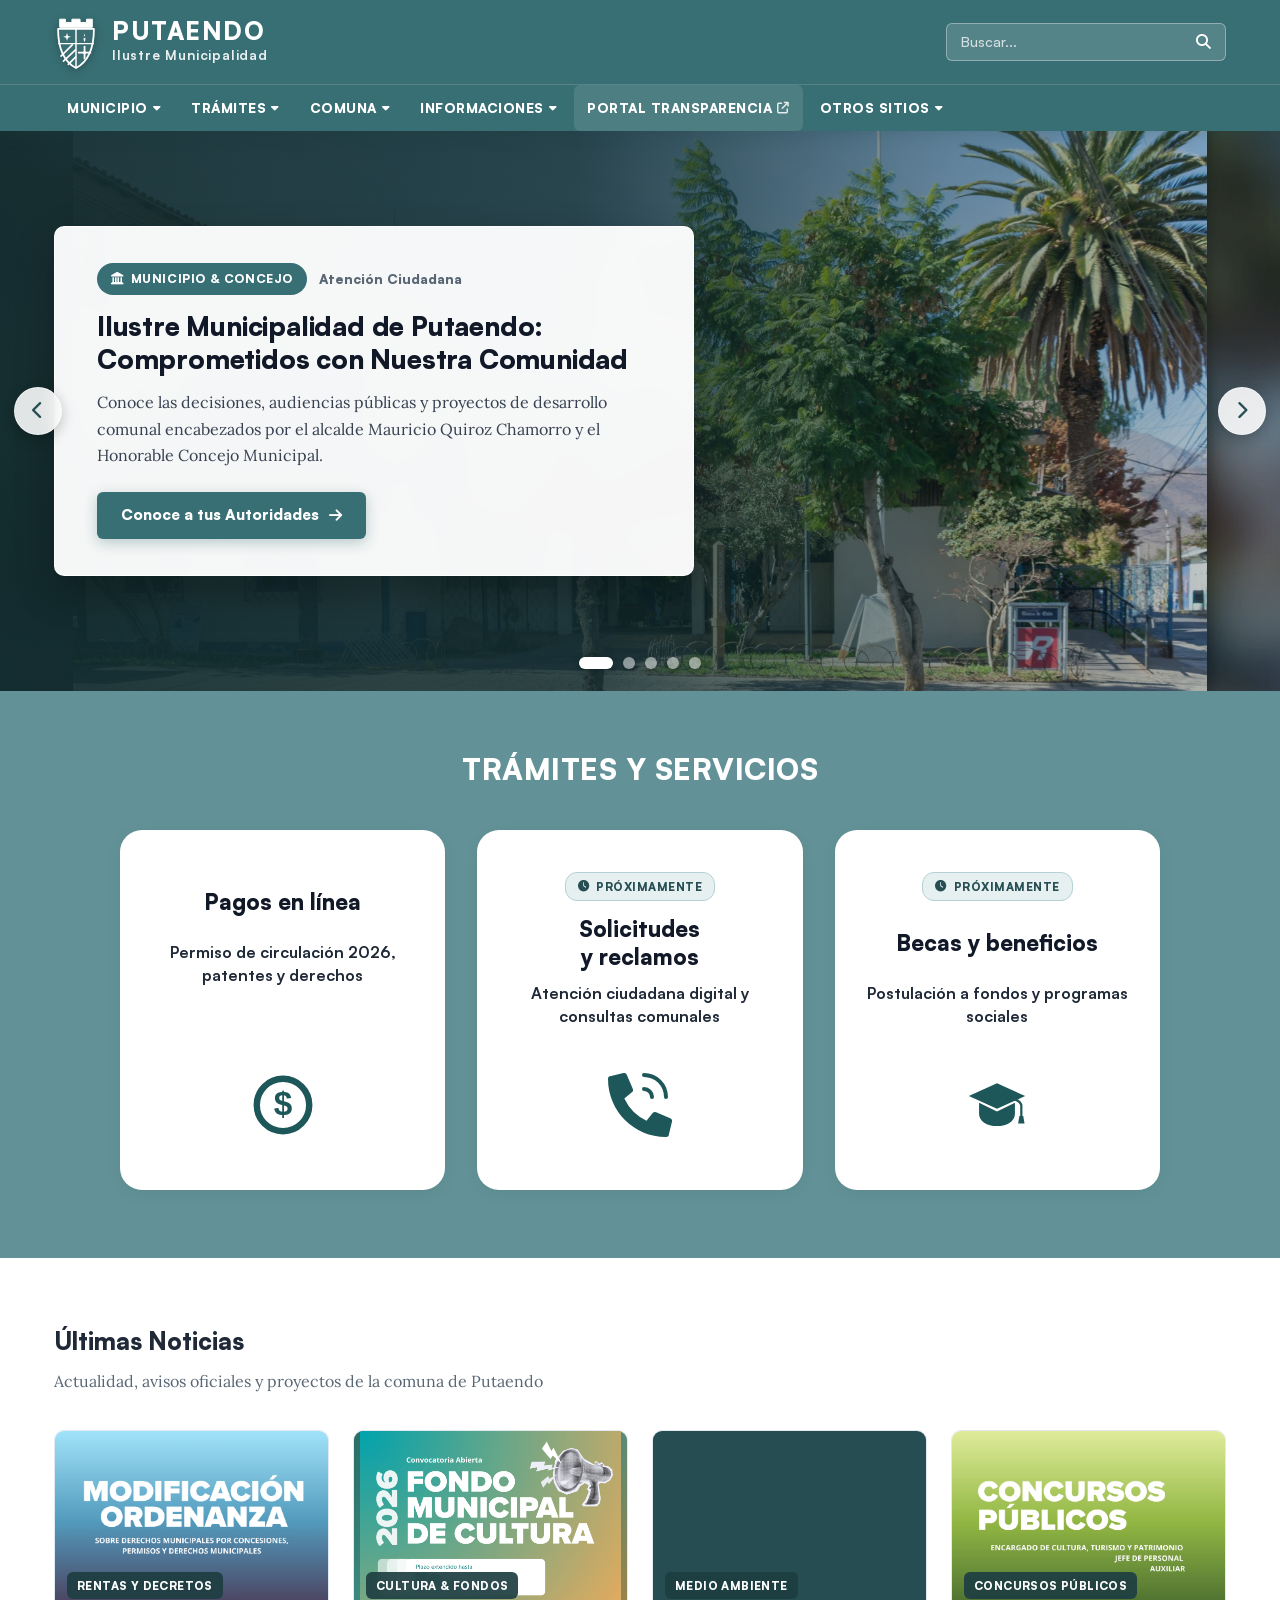
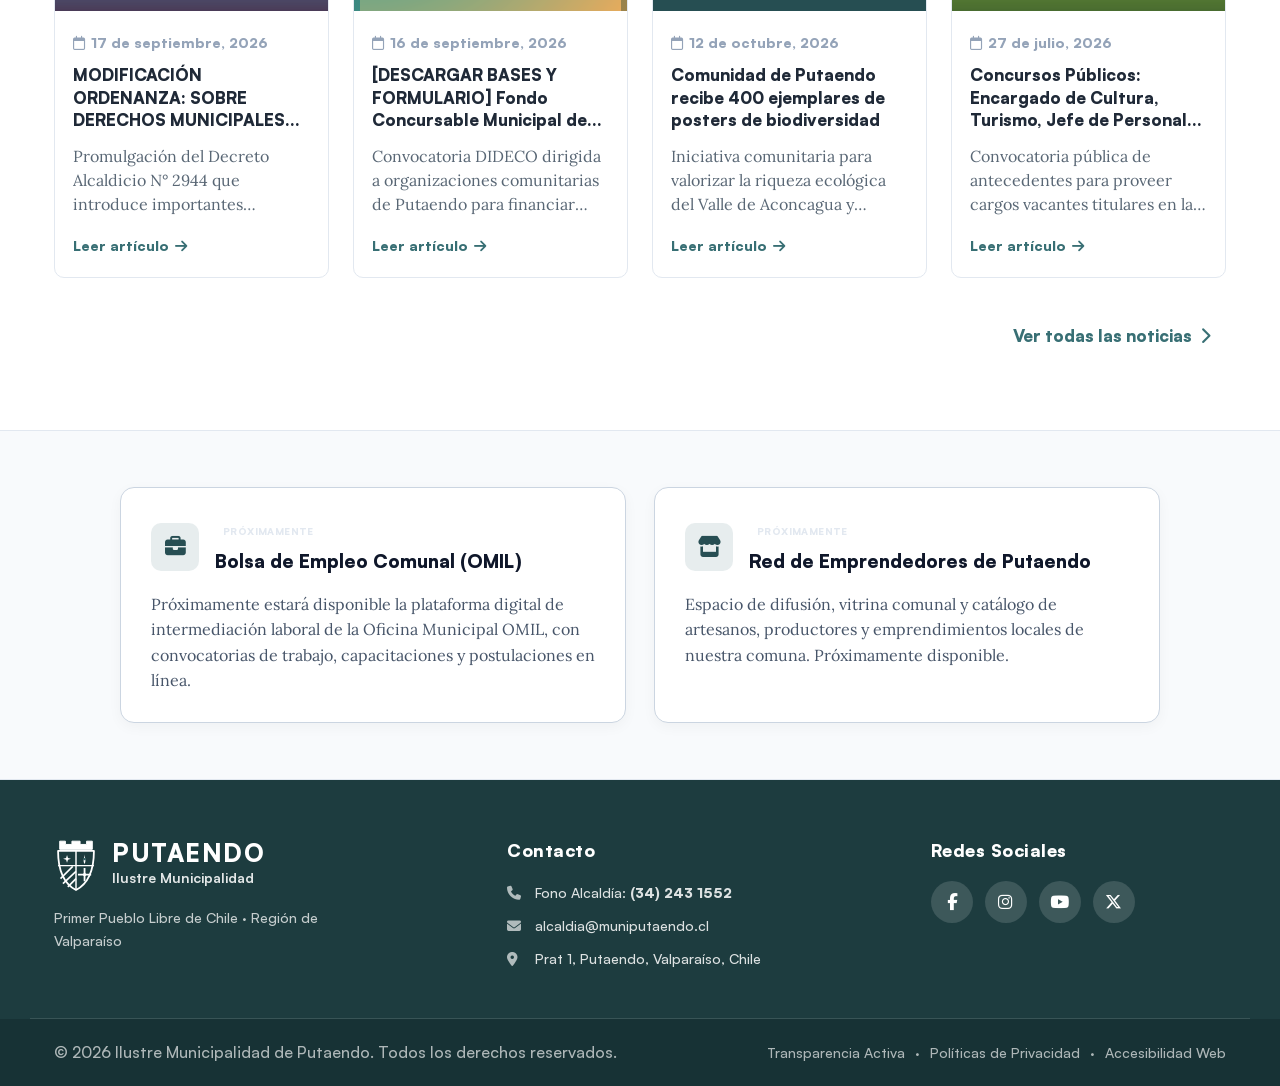
==== commit 70484f82: "nuevos cambios" ====
--- a/index.html
+++ b/index.html
@@ -15,10 +15,10 @@
     <link rel="preconnect" href="https://cdnjs.cloudflare.com" crossorigin>
 
     <!-- Optimizacion PageSpeed: Preload de Imagen LCP Prioritaria -->
-    <link rel="preload" as="image" href="assets/fondo index/01_Municipalidad_Putaendo_1920x1080.webp" fetchpriority="high">
+    <link rel="preload" as="image" href="assets/fondo%20index/01_Municipalidad_Putaendo_1920x1080.webp" fetchpriority="high">
 
     <!-- Tipografias Oficiales: Satoshi (UI y Lectura Rapida) + Lora (Lectura Prolongada) -->
-    <link href="https://api.fontshare.com/v2/css?f[]=satoshi@900,800,700,600,500,400&display=swap" rel="stylesheet">
+    <link href="https://api.fontshare.com/v2/css?f%5B%5D=satoshi@900,800,700,600,500,400&display=swap" rel="stylesheet">
     <link href="https://fonts.googleapis.com/css2?family=Lora:ital,wght@0,400;0,500;0,600;0,700;1,400;1,600&display=swap" rel="stylesheet">
     
     <!-- Font Awesome Icons -->
@@ -216,7 +216,7 @@
                 <!-- Diapositiva 1: Municipalidad de Putaendo -->
                 <article class="slide-item active" data-slide="0" aria-current="true">
                     <div class="slide-bg-wrapper">
-                        <img src="assets/fondo index/01_Municipalidad_Putaendo_1920x1080.webp" alt="Edificio Consistorial de la Ilustre Municipalidad de Putaendo"    class="slide-bg-img" width="1920" height="1080" loading="eager" fetchpriority="high" decoding="async">
+                        <img src="assets/fondo%20index/01_Municipalidad_Putaendo_1920x1080.webp" alt="Edificio Consistorial de la Ilustre Municipalidad de Putaendo"    class="slide-bg-img" width="1920" height="1080" loading="eager" fetchpriority="high" decoding="async">
                         <div class="slide-overlay-gradient"></div>
                     </div>
                     <div class="container slide-content-container">
@@ -226,7 +226,7 @@
                                     <i class="fa-solid fa-landmark" aria-hidden="true"></i>
                                     <span>Municipio &amp; Concejo</span>
                                 </span>
-                                <time class="slide-date">Atenci&oacute;n Ciudadana</time>
+                                <span class="slide-date">Atenci&oacute;n Ciudadana</span>
                             </div>
                             <h2 class="slide-title">
                                 Ilustre Municipalidad de Putaendo: Comprometidos con Nuestra Comunidad
@@ -247,7 +247,7 @@
                 <!-- Diapositiva 2: Plaza Prat -->
                 <article class="slide-item" data-slide="1" aria-hidden="true">
                     <div class="slide-bg-wrapper">
-                        <img src="assets/fondo index/02_Plaza_Prat_Putaendo_1920x1080.webp" alt="Plaza Prat de Putaendo"    class="slide-bg-img" width="1920" height="1080" loading="lazy" decoding="async">
+                        <img src="assets/fondo%20index/02_Plaza_Prat_Putaendo_1920x1080.webp" alt="Plaza Prat de Putaendo"    class="slide-bg-img" width="1920" height="1080" loading="lazy" decoding="async">
                         <div class="slide-overlay-gradient"></div>
                     </div>
                     <div class="container slide-content-container">
@@ -257,7 +257,7 @@
                                     <i class="fa-solid fa-tree" aria-hidden="true"></i>
                                     <span>Espacios P&uacute;blicos</span>
                                 </span>
-                                <time class="slide-date">Encuentro y Comunidad</time>
+                                <span class="slide-date">Encuentro y Comunidad</span>
                             </div>
                             <h2 class="slide-title">
                                 Plaza Prat: El punto de encuentro tradicional del pueblo de Putaendo
@@ -278,7 +278,7 @@
                 <!-- Diapositiva 3: Bofedales de Chilón -->
                 <article class="slide-item" data-slide="2" aria-hidden="true">
                     <div class="slide-bg-wrapper">
-                        <img src="assets/fondo index/03_Bofedales_Chilon_Putaendo_1920x1080.webp" alt="Bofedales de Chil&oacute;n en la alta cordillera de Putaendo"    class="slide-bg-img" width="1920" height="1080" loading="lazy" decoding="async">
+                        <img src="assets/fondo%20index/03_Bofedales_Chilon_Putaendo_1920x1080.webp" alt="Bofedales de Chil&oacute;n en la alta cordillera de Putaendo"    class="slide-bg-img" width="1920" height="1080" loading="lazy" decoding="async">
                         <div class="slide-overlay-gradient"></div>
                     </div>
                     <div class="container slide-content-container">
@@ -288,7 +288,7 @@
                                     <i class="fa-solid fa-mountain-sun" aria-hidden="true"></i>
                                     <span>Medio Ambiente &amp; Cordillera</span>
                                 </span>
-                                <time class="slide-date">Reserva de la Bi&oacute;sfera</time>
+                                <span class="slide-date">Reserva de la Bi&oacute;sfera</span>
                             </div>
                             <h2 class="slide-title">
                                 Bofedales y Humedales Altoandinos: Protegiendo el ecosistema y el agua
@@ -309,7 +309,7 @@
                 <!-- Diapositiva 4: Calle Comercio -->
                 <article class="slide-item" data-slide="3" aria-hidden="true">
                     <div class="slide-bg-wrapper">
-                        <img src="assets/fondo index/04_Calle_Comercio_Putaendo_1920x1080.webp" alt="Calle Comercio de Putaendo, Zona T&iacute;pica y Monumento Nacional"    class="slide-bg-img" width="1920" height="1080" loading="lazy" decoding="async">
+                        <img src="assets/fondo%20index/04_Calle_Comercio_Putaendo_1920x1080.webp" alt="Calle Comercio de Putaendo, Zona T&iacute;pica y Monumento Nacional"    class="slide-bg-img" width="1920" height="1080" loading="lazy" decoding="async">
                         <div class="slide-overlay-gradient"></div>
                     </div>
                     <div class="container slide-content-container">
@@ -319,7 +319,7 @@
                                     <i class="fa-solid fa-monument" aria-hidden="true"></i>
                                     <span>Patrimonio &amp; Tradici&oacute;n</span>
                                 </span>
-                                <time class="slide-date">Monumento Nacional</time>
+                                <span class="slide-date">Monumento Nacional</span>
                             </div>
                             <h2 class="slide-title">
                                 Calle Comercio: Arquitectura colonial del Primer Pueblo Libre de Chile
@@ -340,7 +340,7 @@
                 <!-- Diapositiva 5: Río Rocín -->
                 <article class="slide-item" data-slide="4" aria-hidden="true">
                     <div class="slide-bg-wrapper">
-                        <img src="assets/fondo index/05_Rio_Rocin_Putaendo_1920x1080.webp" alt="R&iacute;o Roc&iacute;n en la cuenca cordillerana de Putaendo"    class="slide-bg-img" width="1920" height="1080" loading="lazy" decoding="async">
+                        <img src="assets/fondo%20index/05_Rio_Rocin_Putaendo_1920x1080.webp" alt="R&iacute;o Roc&iacute;n en la cuenca cordillerana de Putaendo"    class="slide-bg-img" width="1920" height="1080" loading="lazy" decoding="async">
                         <div class="slide-overlay-gradient"></div>
                     </div>
                     <div class="container slide-content-container">
@@ -350,7 +350,7 @@
                                     <i class="fa-solid fa-water" aria-hidden="true"></i>
                                     <span>Cuenca &amp; Sustentabilidad</span>
                                 </span>
-                                <time class="slide-date">Patrimonio H&iacute;drico</time>
+                                <span class="slide-date">Patrimonio H&iacute;drico</span>
                             </div>
                             <h2 class="slide-title">
                                 Cuenca del R&iacute;o Roc&iacute;n: Aguas puras que dan vida a nuestros valles y campos
@@ -374,13 +374,13 @@
                 </button>
 
                 <!-- Indicadores de Paginación (5 Dots) -->
-                <div class="slider-dots" id="slider-dots" role="tablist" aria-label="Seleccionar diapositiva">
-                    <button class="dot-btn active" role="tab" aria-selected="true" aria-label="Ir a diapositiva 1" data-slide-target="0"></button>
-                    <button class="dot-btn" role="tab" aria-selected="false" aria-label="Ir a diapositiva 2" data-slide-target="1"></button>
-                    <button class="dot-btn" role="tab" aria-selected="false" aria-label="Ir a diapositiva 3" data-slide-target="2"></button>
-                    <button class="dot-btn" role="tab" aria-selected="false" aria-label="Ir a diapositiva 4" data-slide-target="3"></button>
-                    <button class="dot-btn" role="tab" aria-selected="false" aria-label="Ir a diapositiva 5" data-slide-target="4"></button>
-                </div>
+                <nav class="slider-dots" id="slider-dots" aria-label="Seleccionar diapositiva">
+                    <button type="button" class="dot-btn active" aria-label="Ir a diapositiva 1" data-slide-target="0"></button>
+                    <button type="button" class="dot-btn" aria-label="Ir a diapositiva 2" data-slide-target="1"></button>
+                    <button type="button" class="dot-btn" aria-label="Ir a diapositiva 3" data-slide-target="2"></button>
+                    <button type="button" class="dot-btn" aria-label="Ir a diapositiva 4" data-slide-target="3"></button>
+                    <button type="button" class="dot-btn" aria-label="Ir a diapositiva 5" data-slide-target="4"></button>
+                </nav>
             </div>
         </section>
 
--- a/styles.css
+++ b/styles.css
@@ -2222,6 +2222,7 @@
     color: #2d3748;
 }
 
+.article-body-editorial h2,
 .article-body-editorial h3 {
     font-family: var(--font-heading);
     font-size: 1.35rem;
@@ -4212,6 +4213,7 @@
 }
 
 .pagos-card-title {
+    display: block;
     color: #ffffff;
     font-family: var(--font-heading);
     font-size: 1.25rem;
@@ -5487,6 +5489,7 @@
 }
 
 .comuna-accordion-title {
+    display: block;
     position: relative;
     z-index: 4;
     font-family: var(--font-heading);
@@ -5910,3 +5913,17 @@
         box-shadow: 0 10px 25px rgba(0, 0, 0, 0.22) !important;
     }
 }
+
+/* Accesibilidad: Ocultamiento visual accesible para lectores de pantalla */
+.visually-hidden {
+    position: absolute !important;
+    width: 1px !important;
+    height: 1px !important;
+    padding: 0 !important;
+    margin: -1px !important;
+    overflow: hidden !important;
+    clip: rect(0, 0, 0, 0) !important;
+    white-space: nowrap !important;
+    border: 0 !important;
+}
+
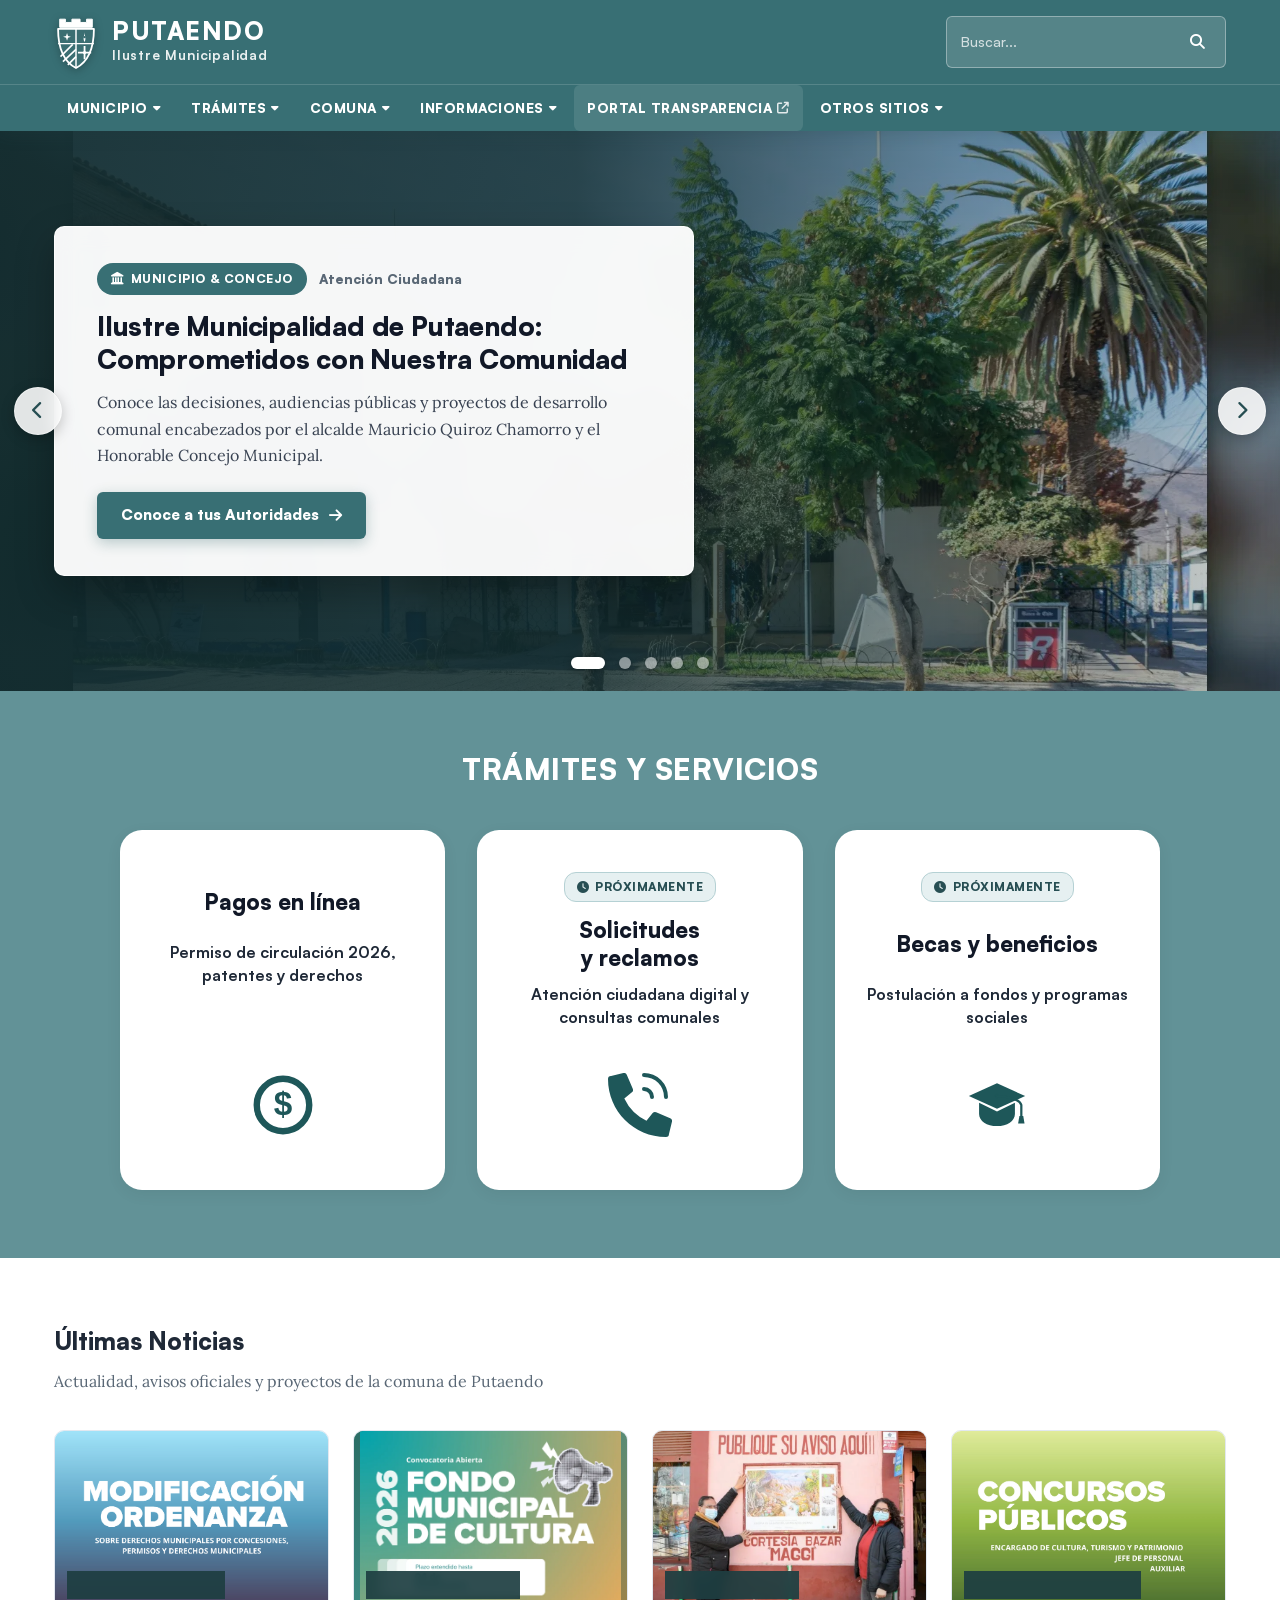
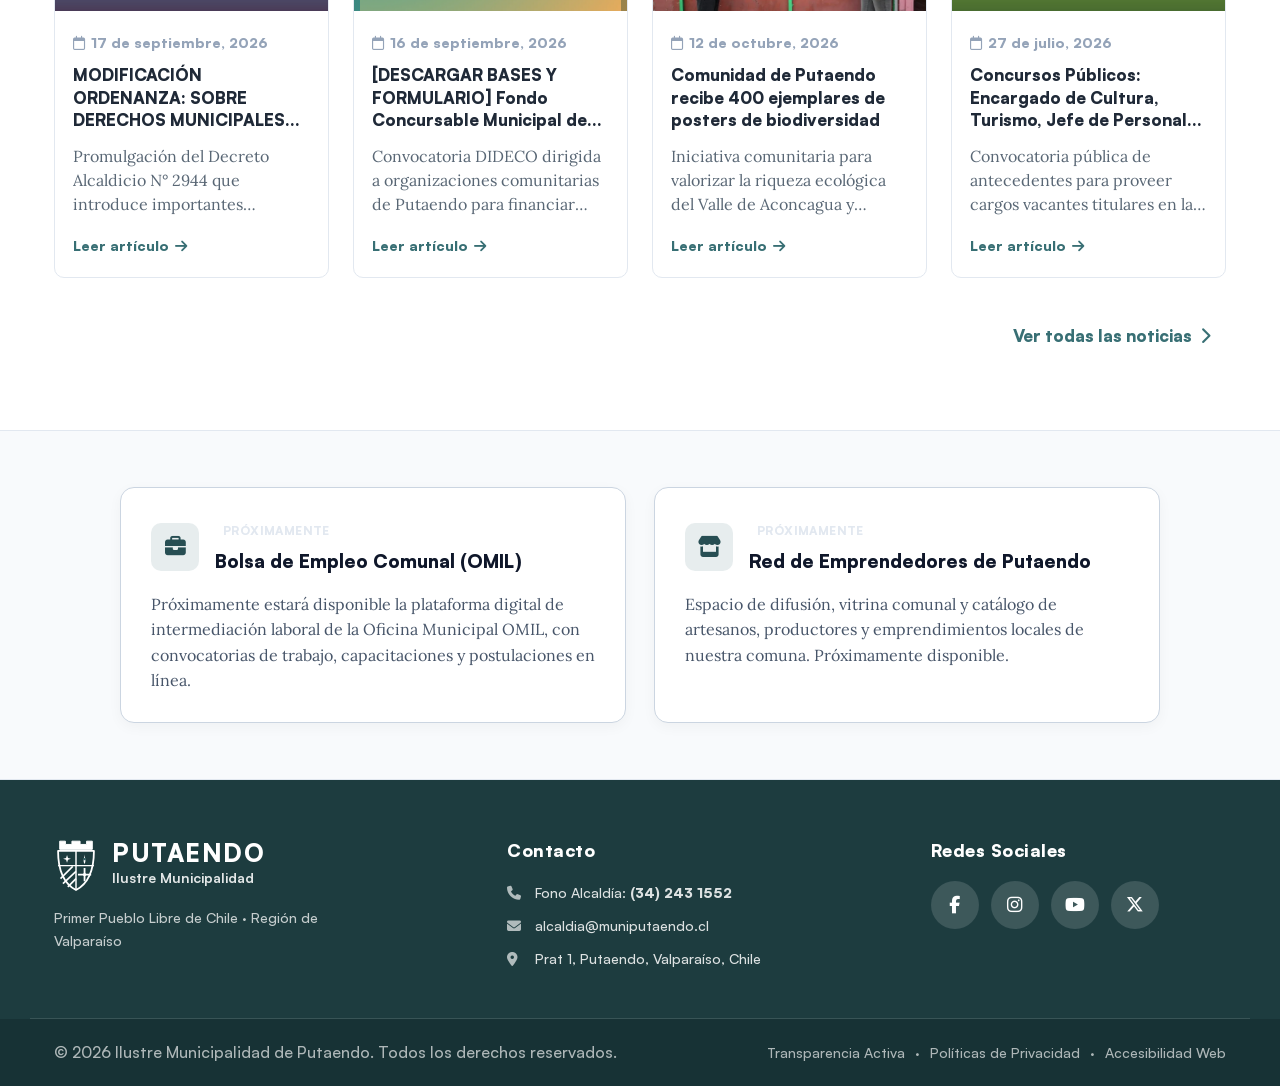
==== commit 8fd8c2d9: "nuevos cambios" ====
--- a/index.html
+++ b/index.html
@@ -17,15 +17,18 @@
     <!-- Optimizacion PageSpeed: Preload de Imagen LCP Prioritaria -->
     <link rel="preload" as="image" href="assets/fondo%20index/01_Municipalidad_Putaendo_1920x1080.webp" fetchpriority="high">
 
-    <!-- Tipografias Oficiales: Satoshi (UI y Lectura Rapida) + Lora (Lectura Prolongada) -->
-    <link href="https://api.fontshare.com/v2/css?f%5B%5D=satoshi@900,800,700,600,500,400&display=swap" rel="stylesheet">
-    <link href="https://fonts.googleapis.com/css2?family=Lora:ital,wght@0,400;0,500;0,600;0,700;1,400;1,600&display=swap" rel="stylesheet">
+        <!-- Tipografias Oficiales: Carga Asincrona No Bloqueante (media="print" onload="this.media='all'") -->
+    <link rel="stylesheet" href="https://api.fontshare.com/v2/css?f%5B%5D=satoshi@900,800,700,600,500,400&amp;display=swap" media="print" onload="this.media='all'">
+    <noscript><link rel="stylesheet" href="https://api.fontshare.com/v2/css?f%5B%5D=satoshi@900,800,700,600,500,400&amp;display=swap"></noscript>
+    <link rel="stylesheet" href="https://fonts.googleapis.com/css2?family=Lora:ital,wght@0,400;0,500;0,600;0,700;1,400;1,600&amp;display=swap" media="print" onload="this.media='all'">
+    <noscript><link rel="stylesheet" href="https://fonts.googleapis.com/css2?family=Lora:ital,wght@0,400;0,500;0,600;0,700;1,400;1,600&amp;display=swap"></noscript>
     
-    <!-- Font Awesome Icons -->
-    <link rel="stylesheet" href="https://cdnjs.cloudflare.com/ajax/libs/font-awesome/6.5.1/css/all.min.css">
+    <!-- Font Awesome Icons: Carga Asincrona No Bloqueante -->
+    <link rel="stylesheet" href="https://cdnjs.cloudflare.com/ajax/libs/font-awesome/6.5.1/css/all.min.css" media="print" onload="this.media='all'">
+    <noscript><link rel="stylesheet" href="https://cdnjs.cloudflare.com/ajax/libs/font-awesome/6.5.1/css/all.min.css"></noscript>
     
-    <!-- Hoja de estilos principal -->
-    <link rel="stylesheet" href="styles.css">
+    <!-- Hoja de estilos principal minificada -->
+    <link rel="stylesheet" href="styles.min.css">
 
 
 </head>
@@ -247,7 +250,7 @@
                 <!-- Diapositiva 2: Plaza Prat -->
                 <article class="slide-item" data-slide="1" aria-hidden="true">
                     <div class="slide-bg-wrapper">
-                        <img src="assets/fondo%20index/02_Plaza_Prat_Putaendo_1920x1080.webp" alt="Plaza Prat de Putaendo"    class="slide-bg-img" width="1920" height="1080" loading="lazy" decoding="async">
+                        <img src="[data-uri]" data-src="assets/fondo%20index/02_Plaza_Prat_Putaendo_1920x1080.webp" alt="Plaza Prat de Putaendo"    class="slide-bg-img" width="1920" height="1080" loading="lazy" decoding="async">
                         <div class="slide-overlay-gradient"></div>
                     </div>
                     <div class="container slide-content-container">
@@ -278,7 +281,7 @@
                 <!-- Diapositiva 3: Bofedales de Chilón -->
                 <article class="slide-item" data-slide="2" aria-hidden="true">
                     <div class="slide-bg-wrapper">
-                        <img src="assets/fondo%20index/03_Bofedales_Chilon_Putaendo_1920x1080.webp" alt="Bofedales de Chil&oacute;n en la alta cordillera de Putaendo"    class="slide-bg-img" width="1920" height="1080" loading="lazy" decoding="async">
+                        <img src="[data-uri]" data-src="assets/fondo%20index/03_Bofedales_Chilon_Putaendo_1920x1080.webp" alt="Bofedales de Chil&oacute;n en la alta cordillera de Putaendo"    class="slide-bg-img" width="1920" height="1080" loading="lazy" decoding="async">
                         <div class="slide-overlay-gradient"></div>
                     </div>
                     <div class="container slide-content-container">
@@ -309,7 +312,7 @@
                 <!-- Diapositiva 4: Calle Comercio -->
                 <article class="slide-item" data-slide="3" aria-hidden="true">
                     <div class="slide-bg-wrapper">
-                        <img src="assets/fondo%20index/04_Calle_Comercio_Putaendo_1920x1080.webp" alt="Calle Comercio de Putaendo, Zona T&iacute;pica y Monumento Nacional"    class="slide-bg-img" width="1920" height="1080" loading="lazy" decoding="async">
+                        <img src="[data-uri]" data-src="assets/fondo%20index/04_Calle_Comercio_Putaendo_1920x1080.webp" alt="Calle Comercio de Putaendo, Zona T&iacute;pica y Monumento Nacional"    class="slide-bg-img" width="1920" height="1080" loading="lazy" decoding="async">
                         <div class="slide-overlay-gradient"></div>
                     </div>
                     <div class="container slide-content-container">
@@ -340,7 +343,7 @@
                 <!-- Diapositiva 5: Río Rocín -->
                 <article class="slide-item" data-slide="4" aria-hidden="true">
                     <div class="slide-bg-wrapper">
-                        <img src="assets/fondo%20index/05_Rio_Rocin_Putaendo_1920x1080.webp" alt="R&iacute;o Roc&iacute;n en la cuenca cordillerana de Putaendo"    class="slide-bg-img" width="1920" height="1080" loading="lazy" decoding="async">
+                        <img src="[data-uri]" data-src="assets/fondo%20index/05_Rio_Rocin_Putaendo_1920x1080.webp" alt="R&iacute;o Roc&iacute;n en la cuenca cordillerana de Putaendo"    class="slide-bg-img" width="1920" height="1080" loading="lazy" decoding="async">
                         <div class="slide-overlay-gradient"></div>
                     </div>
                     <div class="container slide-content-container">
@@ -666,6 +669,6 @@
     </footer>
 
     <!-- Script de interactividad -->
-    <script src="script.js" defer></script>
+    <script src="script.min.js" defer></script>
 </body>
 </html>
--- a/styles.min.css
+++ b/styles.min.css
@@ -0,0 +1 @@
+@font-face{font-family:'Satoshi';src:url('fonts/Satoshi-Regular.woff2') format('woff2'),url('https://cdn.fontshare.com/wf/P2LQKHE6KA6ZP4AAGN72KDWMHH6ZH3TA/ZC32TK2P7FPS5GFTL46EU6KQJA24ZYDB/7AHDUZ4A7LFLVFUIFSARGIWCRQJHISQP.woff2') format('woff2');font-weight:400;font-style:normal;font-display:swap}@font-face{font-family:'Satoshi';src:url('fonts/Satoshi-Medium.woff2') format('woff2'),url('https://cdn.fontshare.com/wf/LAFFD4SDUCDVQEXFPDC7C53EQ4ZELWQI/PXCT3G6LO6ICM5I3NTYENYPWJAECAWDD/GHM6WVH6MILNYOOCXHXB5GTSGNTMGXZR.woff2') format('woff2');font-weight:500;font-style:normal;font-display:swap}@font-face{font-family:'Satoshi';src:url('fonts/Satoshi-Bold.woff2') format('woff2'),url('https://cdn.fontshare.com/wf/NHPGVFYUXYXE33DZ75OIT4JFGHITX5PE/PSUTMASCDJTVPERDYJZPN23BVUFUCQIF/J64QX5IPOHK56I2KYUNBQ5M2XWZEYKYX.woff2') format('woff2');font-weight:700;font-style:normal;font-display:swap}@font-face{font-family:'Satoshi';src:url('fonts/Satoshi-Black.woff2') format('woff2'),url('https://cdn.fontshare.com/wf/4H5L27GEX7G7W26T2G7W7M2T43A3K26W/4Z5N36CZX4A2BNC747W26K27W743A3K2/7Z4N36CZX4A2BNC747W26K27W743A3K2.woff2') format('woff2');font-weight:800 900;font-style:normal;font-display:swap}@font-face{font-family:'Lora';src:url('fonts/Lora-Regular.ttf') format('truetype'),url('https://fonts.gstatic.com/s/lora/v37/0QIvMX1D_JOuMwr7Iw.woff2') format('woff2');font-weight:400;font-style:normal;font-display:swap}@font-face{font-family:'Lora';src:url('fonts/Lora-Medium.ttf') format('truetype'),url('https://fonts.gstatic.com/s/lora/v37/0QIvMX1D_JOuMwr7Iw.woff2') format('woff2');font-weight:500;font-style:normal;font-display:swap}@font-face{font-family:'Lora';src:url('fonts/Lora-SemiBold.ttf') format('truetype'),url('https://fonts.gstatic.com/s/lora/v37/0QIvMX1D_JOuMwr7Iw.woff2') format('woff2');font-weight:600;font-style:normal;font-display:swap}@font-face{font-family:'Lora';src:url('fonts/Lora-Bold.ttf') format('truetype'),url('https://fonts.gstatic.com/s/lora/v37/0QIvMX1D_JOuMwr7Iw.woff2') format('woff2');font-weight:700;font-style:normal;font-display:swap}@font-face{font-family:'Lora';src:url('fonts/Lora-Italic.ttf') format('truetype'),url('https://fonts.gstatic.com/s/lora/v37/0QI8MX1D_JOuMw_hLdO6T2wV9KnW-MoFkqg.ttf') format('truetype');font-weight:400;font-style:italic;font-display:swap}:root{--color-primary:#386f74;--color-primary-dark:#264e52;--color-primary-deep:#1d3c3f;--color-primary-light:#4c8388;--color-primary-soft:#e8f2f3;--color-accent:#e59934;--color-accent-hover:#cb8326;--color-bg:#f8fafb;--color-surface:#ffffff;--color-border:#e2e8f0;--color-border-dark:#cbd5e1;--color-text-main:#1f2937;--color-text-muted:#596775;--color-text-light:#94a3b8;--color-white:#ffffff;--font-heading:'Satoshi','Plus Jakarta Sans',system-ui,-apple-system,BlinkMacSystemFont,'Segoe UI',Roboto,sans-serif;--font-body:'Satoshi','Plus Jakarta Sans',system-ui,-apple-system,BlinkMacSystemFont,'Segoe UI',Roboto,sans-serif;--font-ui:'Satoshi','Plus Jakarta Sans',system-ui,-apple-system,BlinkMacSystemFont,'Segoe UI',Roboto,sans-serif;--font-editorial:'Lora',Georgia,'Times New Roman',serif;--font-prolonged:'Lora',Georgia,'Times New Roman',serif;--shadow-sm:0 2px 4px rgba(0,0,0,0.04);--shadow-md:0 4px 12px rgba(0,0,0,0.08);--shadow-lg:0 10px 25px rgba(0,0,0,0.10);--shadow-xl:0 20px 35px rgba(0,0,0,0.14);--radius-sm:6px;--radius-md:10px;--radius-lg:16px;--radius-full:9999px;--transition-fast:0.2s cubic-bezier(0.4,0,0.2,1);--transition-base:0.3s cubic-bezier(0.4,0,0.2,1);--transition-smooth:0.4s cubic-bezier(0.16,1,0.3,1)}*,*::before,*::after{margin:0;padding:0;box-sizing:border-box}html{scroll-behavior:smooth;font-size:16px}body{font-family:var(--font-body);color:var(--color-text-main);background-color:var(--color-bg);line-height:1.6;-webkit-font-smoothing:antialiased;-moz-osx-font-smoothing:grayscale;min-height:100vh;display:flex;flex-direction:column}img{max-width:100%;height:auto;display:block}a{color:inherit;text-decoration:none;transition:color var(--transition-fast)}button{font-family:inherit;cursor:pointer;border:none;background:none}ul,ol{list-style:none}h1,h2,h3,h4,h5,h6,button,input,select,textarea,nav,header,footer,table,th,td,.brand-name,.brand-title,.brand-sub,.brand-subtitle,.nav-link,.nav-btn-link,.dropdown-item,.search-input,.search-btn,.btn,.service-card-title,.pago-card-title,.banner-capsule,.pagos-hero-capsule,.pagos-hero-title,.kicker,.article-kicker,.byline-author-label,.byline-author-name,.byline-date,.news-portal-date,.news-portal-title,.news-portal-link,.news-card-title,.btn-more-news,.footer-col-title,.footer-title,.footer-subtitle,.footer-bottom-bar,.footer-legal-links,.breadcrumb-list,.breadcrumb-item,.breadcrumb-current,.tab-btn,.month-nav-label,.route-card-title,.mayor-name,.mayor-role-badge,.council-name,.council-role,.table-head,.badge,.tag{font-family:var(--font-heading)}p,blockquote,.reading-text,.prolonged-reading,.article-body-editorial,.article-body-editorial p,.article-body-editorial li,.article-lead-editorial,.article-quote-box,.news-portal-excerpt,.news-card-summary,.news-desc,.news-portal-desc,.slide-summary,.tourism-intro-text,.route-card-desc,.modal-route-desc,.history-content p,.about-authorities-text,.authority-bio,.mayor-speech,.requisito-desc,.step-desc,.faq-answer,.tramite-note,.info-alert-text{font-family:var(--font-editorial)}.service-card-desc,.footer-motto,.footer-col-contact li span,.footer-bottom-bar p,.footer-bottom-container p,.brand-sub,.brand-subtitle,.search-results-dropdown p,.byline-date,.route-card-meta span{font-family:var(--font-heading) !important}.container{width:100%;max-width:1220px;margin-left:auto;margin-right:auto;padding-left:24px;padding-right:24px}.skip-link{position:absolute;top:-50px;left:20px;background:var(--color-primary-dark);color:var(--color-white);padding:10px 18px;z-index:9999;border-radius:var(--radius-sm);font-weight:600;transition:top var(--transition-fast)}.skip-link:focus{top:20px}.visually-hidden{position:absolute;width:1px;height:1px;padding:0;margin:-1px;overflow:hidden;clip:rect(0,0,0,0);white-space:nowrap;border:0}.header{background-color:var(--color-primary);position:sticky;top:0;z-index:1000;box-shadow:0 4px 15px rgba(29,60,63,0.18)}.top-bar{padding:14px 0;border-bottom:1px solid rgba(255,255,255,0.15)}.top-bar-container{display:flex;align-items:center;justify-content:space-between;gap:20px}.brand-logo{display:inline-flex;align-items:center;text-decoration:none;color:var(--color-white)}.brand-logo-content{display:flex;align-items:center;gap:14px}.muni-shield{width:44px;height:56px;flex-shrink:0;filter:drop-shadow(0 2px 4px rgba(0,0,0,0.25))}.brand-text{display:flex;flex-direction:column}.brand-name,.brand-title{font-family:var(--font-heading);font-size:1.55rem;font-weight:800;letter-spacing:1.5px;color:var(--color-white);line-height:1.1}.brand-sub,.brand-subtitle{font-family:var(--font-body);font-size:0.85rem;font-weight:500;letter-spacing:0.8px;color:rgba(255,255,255,0.9)}.search-wrapper,.header-search{position:relative;width:100%;max-width:280px}.search-form{display:flex;align-items:center;background-color:rgba(255,255,255,0.15);border:1px solid rgba(255,255,255,0.35);border-radius:var(--radius-sm);padding:3px 6px 3px 14px;transition:all var(--transition-fast)}.search-form:focus-within{background-color:var(--color-white);border-color:var(--color-white);box-shadow:0 0 0 3px rgba(255,255,255,0.3)}.search-form:focus-within .search-input{color:var(--color-text-main)}.search-form:focus-within .search-btn{color:var(--color-primary)}.search-input{width:100%;border:none;background:transparent;color:var(--color-white);font-size:0.9rem;padding:6px 0;outline:none;font-family:inherit}.search-input::placeholder{color:rgba(255,255,255,0.75)}.search-form:focus-within .search-input::placeholder{color:var(--color-text-muted)}.search-btn{color:var(--color-white);padding:8px 10px;min-width:44px;min-height:44px;font-size:0.95rem;display:flex;align-items:center;justify-content:center;border:none;background:transparent;cursor:pointer;transition:color var(--transition-fast)}.search-btn:hover{color:var(--color-accent)}.search-results-dropdown{position:absolute;top:calc(100% + 8px);right:0;width:320px;background-color:var(--color-white);border-radius:var(--radius-md);box-shadow:var(--shadow-xl);border:1px solid var(--color-border);max-height:380px;overflow-y:auto;z-index:1100;display:none;padding:8px 0}.search-results-dropdown.is-open{display:block;animation:fadeInDown 0.2s ease-out}.search-result-item{display:block;padding:10px 16px;color:var(--color-text-main);font-size:0.88rem;border-bottom:1px solid var(--color-border);transition:background-color var(--transition-fast)}.search-result-item:hover,.search-result-item:focus{background-color:var(--color-primary-soft);color:var(--color-primary)}.search-result-type{font-size:0.75rem;text-transform:uppercase;font-weight:700;color:var(--color-primary);margin-bottom:2px}.mobile-toggle{display:none;flex-direction:column;justify-content:center;align-items:center;gap:5px;width:48px;height:48px;min-width:48px;min-height:48px;cursor:pointer;background:transparent;border:none;padding:10px 9px;box-sizing:border-box;z-index:1050}.hamburger-bar{display:block;height:3px;width:28px;background-color:var(--color-white);border-radius:3px;transition:all var(--transition-fast)}.mobile-toggle.is-active .hamburger-bar:nth-child(1){transform:translateY(8px) rotate(45deg)}.mobile-toggle.is-active .hamburger-bar:nth-child(2){opacity:0}.mobile-toggle.is-active .hamburger-bar:nth-child(3){transform:translateY(-8px) rotate(-45deg)}.main-nav{background-color:var(--color-primary)}.nav-list{display:flex;align-items:center;justify-content:flex-start;gap:4px;flex-wrap:wrap}.nav-item{position:relative}.nav-btn-link,.nav-link{display:inline-flex;align-items:center;gap:5px;padding:12px 13px;color:var(--color-white);font-family:var(--font-heading);font-size:0.84rem;font-weight:700;letter-spacing:0.5px;text-transform:uppercase;border-radius:var(--radius-sm);transition:all var(--transition-fast);white-space:nowrap}.nav-btn-link:hover,.nav-link:hover,.nav-item.is-open>.nav-btn-link{background-color:var(--color-primary-dark);color:var(--color-white)}.dropdown-arrow{font-size:0.75rem;transition:transform var(--transition-fast)}.nav-item.is-open .dropdown-arrow{transform:rotate(180deg)}.nav-link-highlight{background-color:rgba(255,255,255,0.1)}.external-icon{font-size:0.75rem;opacity:0.85}.dropdown-menu{position:absolute;top:100%;left:0;min-width:250px;background-color:var(--color-primary-dark);box-shadow:0 10px 25px rgba(0,0,0,0.25);border-radius:0 0 var(--radius-sm) var(--radius-sm);overflow:hidden;opacity:0;visibility:hidden;transform:translateY(8px);transition:opacity 0.2s cubic-bezier(0.16,1,0.3,1),transform 0.2s cubic-bezier(0.16,1,0.3,1),visibility 0.2s;z-index:1020;border-top:2px solid rgba(255,255,255,0.2);pointer-events:none}.dropdown-menu::before{content:'';position:absolute;top:-10px;left:0;right:0;height:10px;background:transparent}.nav-item:hover>.dropdown-menu,.nav-item.is-open>.dropdown-menu{opacity:1;visibility:visible;transform:translateY(0);pointer-events:auto}.nav-item:hover .dropdown-arrow,.nav-item.is-open .dropdown-arrow{transform:rotate(180deg)}.nav-item:hover>.nav-btn-link,.nav-item.is-open>.nav-btn-link{background-color:var(--color-primary-dark);color:var(--color-white)}.dropdown-item{display:block;padding:12px 18px;color:var(--color-white);font-size:0.82rem;font-weight:700;letter-spacing:0.5px;text-transform:uppercase;border-bottom:1px solid rgba(255,255,255,0.08);transition:all var(--transition-fast)}.dropdown-item:hover,.dropdown-item:focus{background-color:#1e3e42;padding-left:22px;color:var(--color-white)}.scroll-dots-btn{display:none;align-items:center;justify-content:center;width:48px;height:48px;min-width:48px;min-height:48px;border-radius:6px;background-color:rgba(255,255,255,0.18);color:#ffffff;border:1px solid rgba(255,255,255,0.3);font-size:1.25rem;cursor:pointer;transition:all 0.2s cubic-bezier(0.16,1,0.3,1);flex-shrink:0;margin-left:12px}.scroll-dots-btn:hover{background-color:rgba(255,255,255,0.32);transform:scale(1.05)}.scroll-dots-btn.is-active{background-color:var(--color-accent);border-color:var(--color-accent);color:#ffffff}.nav-item-scrolled-search{display:none;position:relative;margin-left:6px}.scrolled-search-btn{display:inline-flex;align-items:center;justify-content:center;width:36px;height:36px;border-radius:6px;background-color:rgba(255,255,255,0.2);border:1px solid rgba(255,255,255,0.3);color:#ffffff;font-size:0.95rem;cursor:pointer;transition:all 0.2s ease}.scrolled-search-btn:hover{background-color:rgba(255,255,255,0.35)}.scrolled-search-popover{position:absolute;top:calc(100% + 10px);right:0;width:260px;background-color:var(--color-primary-dark);padding:8px 10px;border-radius:8px;box-shadow:0 10px 25px rgba(0,0,0,0.3);border:1px solid rgba(255,255,255,0.2);display:none;align-items:center;gap:8px;z-index:1050}.scrolled-search-popover.is-open{display:flex}.scrolled-search-field{flex-grow:1;background-color:rgba(255,255,255,0.15);border:1px solid rgba(255,255,255,0.35);border-radius:4px;padding:6px 10px;color:#ffffff;font-family:var(--font-heading);font-size:0.88rem;outline:none}.scrolled-search-field::placeholder{color:rgba(255,255,255,0.7)}.scrolled-search-submit{background:var(--color-accent);color:#132d30;font-weight:700;border:none;border-radius:4px;padding:8px 14px;min-height:40px;font-size:0.88rem;cursor:pointer}.header--scrolled{box-shadow:0 6px 20px rgba(18,42,45,0.28)}.header--scrolled .top-bar{padding:8px 0;border-bottom:none}.header--scrolled .brand-sub,.header--scrolled .brand-subtitle{display:none !important}.header--scrolled .brand-name,.header--scrolled .brand-title{font-size:1.35rem}.header--scrolled .muni-shield{width:34px;height:44px}.header--scrolled .search-wrapper{display:none !important}.header--scrolled .scroll-dots-btn{display:inline-flex}.header--scrolled .main-nav{display:none}.header--scrolled.scrolled-menu-open .main-nav{display:block;animation:fadeInSlideNav 0.25s cubic-bezier(0.16,1,0.3,1) forwards;border-top:1px solid rgba(255,255,255,0.12)}.header--scrolled.scrolled-menu-open .nav-list{justify-content:flex-end;padding:4px 0 6px 0}.header--scrolled.scrolled-menu-open .nav-item-scrolled-search{display:inline-flex;align-items:center}.header--scrolled.scrolled-menu-open .nav-link-highlight{display:none !important}@keyframes fadeInSlideNav{from{opacity:0;transform:translateY(-6px)}to{opacity:1;transform:translateY(0)}}.hero-slider-section{position:relative;width:100%;margin:0;padding:0;background-color:#17383c;overflow:hidden}.slider-viewport{position:relative;width:100%;min-height:520px;height:560px;overflow:hidden;background-color:#1a3e42;border-radius:0;box-shadow:none}.slide-item{position:absolute;top:0;left:0;width:100%;height:100%;opacity:0;visibility:hidden;transition:opacity 0.6s cubic-bezier(0.4,0,0.2,1),visibility 0.6s cubic-bezier(0.4,0,0.2,1);z-index:1}.slide-item.active{opacity:1;visibility:visible;z-index:2}.slide-bg-wrapper{position:absolute;top:0;left:0;width:100%;height:100%;overflow:hidden;z-index:1}.slide-bg-img{width:100%;height:100%;object-fit:cover;object-position:center;filter:brightness(0.92);transform:scale(1);transition:transform 7s ease-out}.slide-item.active .slide-bg-img{transform:scale(1.05)}.slide-overlay-gradient{position:absolute;top:0;left:0;width:100%;height:100%;background:linear-gradient( 90deg,rgba(19,45,48,0.94) 0%,rgba(19,45,48,0.84) 45%,rgba(19,45,48,0.40) 75%,rgba(19,45,48,0.15) 100% )}.slide-content-container{position:relative;z-index:3;height:100%;display:flex;align-items:center;padding-top:30px;padding-bottom:50px}.slide-floating-card{background:rgba(255,255,255,0.96);backdrop-filter:blur(12px);-webkit-backdrop-filter:blur(12px);padding:36px 42px;border-radius:var(--radius-md);max-width:640px;box-shadow:0 16px 38px rgba(0,0,0,0.28);border:1px solid rgba(255,255,255,0.85);animation:slideCardIn 0.55s ease-out}@keyframes slideCardIn{from{opacity:0;transform:translateY(16px)}to{opacity:1;transform:translateY(0)}}.slide-card-header{display:flex;align-items:center;gap:12px;margin-bottom:14px;flex-wrap:wrap}.slide-badge{display:inline-flex;align-items:center;gap:7px;background-color:var(--color-primary);color:var(--color-white);font-size:0.76rem;font-weight:700;letter-spacing:0.6px;text-transform:uppercase;padding:6px 14px;border-radius:var(--radius-full)}.slide-badge i{font-size:0.78rem}.slide-date{font-size:0.84rem;font-weight:600;color:var(--color-text-muted)}.slide-title{font-family:var(--font-heading);font-size:1.65rem;font-weight:800;color:#111827;line-height:1.25;margin-bottom:14px;letter-spacing:-0.2px}.slide-summary{color:#374151;font-size:0.96rem;line-height:1.55;margin-bottom:24px;display:-webkit-box;-webkit-line-clamp:3;-webkit-box-orient:vertical;overflow:hidden}.slide-action-box{display:flex;align-items:center;justify-content:flex-start}.slide-cta-btn{display:inline-flex;align-items:center;gap:10px;background-color:var(--color-primary);color:var(--color-white);font-family:var(--font-heading);font-size:0.94rem;font-weight:700;padding:11px 24px;border-radius:var(--radius-sm);transition:all var(--transition-fast);box-shadow:0 4px 14px rgba(30,87,89,0.28)}.slide-cta-btn:hover{background-color:var(--color-primary-dark);transform:translateX(4px);box-shadow:0 6px 18px rgba(30,87,89,0.38);color:var(--color-white)}.slider-arrow{position:absolute;top:50%;transform:translateY(-50%);width:48px;height:48px;min-width:48px;min-height:48px;background-color:rgba(255,255,255,0.88);color:var(--color-primary-dark);border-radius:var(--radius-full);display:flex;align-items:center;justify-content:center;font-size:1.15rem;z-index:20;transition:all var(--transition-fast);backdrop-filter:blur(8px);box-shadow:0 4px 14px rgba(0,0,0,0.22);border:1px solid rgba(255,255,255,0.5)}.slider-arrow:hover{background-color:var(--color-white);color:var(--color-primary);transform:translateY(-50%) scale(1.08);box-shadow:0 6px 20px rgba(0,0,0,0.3)}.slider-arrow-prev{left:24px}.slider-arrow-next{right:24px}.slider-dots{position:absolute;bottom:22px;left:0;width:100%;display:flex;align-items:center;justify-content:center;gap:14px;z-index:20;margin-top:0}.dot-btn{position:relative;width:12px;height:12px;border-radius:var(--radius-full);background-color:rgba(255,255,255,0.5);border:none;padding:0;cursor:pointer;transition:all var(--transition-fast);box-shadow:0 2px 4px rgba(0,0,0,0.2)}.dot-btn::before{content:'';position:absolute;top:50%;left:50%;transform:translate(-50%,-50%);min-width:44px;min-height:44px;width:44px;height:44px}.dot-btn:hover{background-color:rgba(255,255,255,0.85)}.dot-btn.active{background-color:var(--color-white);width:34px;border-radius:6px;box-shadow:0 2px 8px rgba(0,0,0,0.3)}.services-section{background-color:#629297;padding:54px 0 68px;position:relative}.section-header-centered{text-align:center;max-width:700px;margin:0 auto 36px}.services-main-title{font-family:var(--font-heading);font-size:1.85rem;font-weight:800;color:var(--color-white);letter-spacing:0.5px;text-transform:uppercase;margin:0}.services-grid{display:grid;grid-template-columns:repeat(3,1fr);gap:32px;max-width:1040px;margin:0 auto}.service-card{background-color:#ffffff;border-radius:22px;padding:42px 26px 38px;display:flex;flex-direction:column;justify-content:space-between;align-items:center;text-align:center;box-shadow:0 4px 16px rgba(0,0,0,0.06);transition:transform var(--transition-base),box-shadow var(--transition-base);min-height:360px;height:100%;border:none;cursor:pointer}.service-card:hover{transform:translateY(-6px);box-shadow:0 16px 32px rgba(0,0,0,0.14)}.service-card-info{display:flex;flex-direction:column;align-items:center;justify-content:flex-start;width:100%}.service-card-title{font-family:var(--font-heading);font-size:1.38rem;font-weight:800;color:#111827;line-height:1.25;margin-bottom:8px;text-align:center;min-height:60px;display:flex;align-items:center;justify-content:center;width:100%}.service-card-desc{color:#1f2937;font-size:0.95rem;line-height:1.45;font-weight:500;text-align:center;min-height:48px;display:flex;align-items:center;justify-content:center;width:100%}.service-card-icon-container{margin-top:auto;padding-top:16px;height:110px;display:flex;align-items:center;justify-content:center;width:100%}.service-card-icon-img{height:86px;width:86px;max-width:96px;max-height:86px;object-fit:contain;display:block;transition:transform var(--transition-fast)}.service-card:hover .service-card-icon-img{transform:scale(1.08)}.news-section{background-color:var(--color-surface);padding:64px 0 72px}.news-section-top{margin-bottom:36px}.news-heading{color:var(--color-text-main);text-align:left;margin-bottom:6px}.news-intro{color:var(--color-text-muted);font-size:1.05rem}.news-grid{display:grid;grid-template-columns:repeat(4,1fr);gap:24px;margin-bottom:36px}.news-card{background-color:var(--color-surface);border:1px solid var(--color-border);border-radius:var(--radius-md);overflow:hidden;display:flex;flex-direction:column;transition:all var(--transition-base)}.news-card:hover{transform:translateY(-5px);box-shadow:var(--shadow-lg);border-color:var(--color-border-dark)}.news-img-box{position:relative;height:180px;background-color:var(--color-primary-dark);overflow:hidden}.news-thumb{width:100%;height:100%;object-fit:cover;transition:transform 0.5s ease}.news-card:hover .news-thumb{transform:scale(1.05)}.news-category{position:absolute;bottom:12px;left:12px;background-color:rgba(30,62,66,0.92);backdrop-filter:blur(4px);color:var(--color-white);font-size:0.75rem;font-weight:700;text-transform:uppercase;padding:4px 10px;border-radius:var(--radius-sm);letter-spacing:0.4px}.news-content{padding:20px 18px;display:flex;flex-direction:column;flex-grow:1}.news-date{display:flex;align-items:center;gap:6px;font-size:0.78rem;color:var(--color-text-light);margin-bottom:10px;font-weight:600}.news-title{font-family:var(--font-heading);font-size:1.05rem;font-weight:700;color:var(--color-text-main);line-height:1.35;margin-bottom:12px;display:-webkit-box;-webkit-line-clamp:3;-webkit-box-orient:vertical;overflow:hidden;min-height:4.05em}.news-text{color:var(--color-text-muted);font-size:0.86rem;line-height:1.5;margin-bottom:18px;display:-webkit-box;-webkit-line-clamp:3;-webkit-box-orient:vertical;overflow:hidden}.news-read-more{margin-top:auto;display:inline-flex;align-items:center;gap:6px;font-size:0.88rem;font-weight:700;color:var(--color-primary);transition:all var(--transition-fast)}.news-read-more:hover{color:var(--color-primary-dark);transform:translateX(4px)}.news-footer-action{display:flex;justify-content:flex-end}.btn-more-news{display:inline-flex;align-items:center;gap:8px;font-family:var(--font-heading);font-size:1.05rem;font-weight:700;color:var(--color-primary);padding:8px 16px;border-radius:var(--radius-sm);transition:all var(--transition-fast)}.btn-more-news:hover{color:var(--color-primary-dark);transform:translateX(5px)}.site-footer{background-color:var(--color-primary-deep);color:var(--color-white);margin-top:auto;padding-top:56px}.footer-container{display:grid;grid-template-columns:1.4fr 1.3fr 1fr;gap:40px;padding-bottom:48px;border-bottom:1px solid rgba(255,255,255,0.12)}.footer-logo{display:flex;align-items:center;gap:14px;margin-bottom:14px}.footer-shield,.footer-muni-shield{width:44px !important;height:56px !important;max-width:44px !important;max-height:56px !important;min-width:44px !important;min-height:56px !important;flex-shrink:0 !important;display:block !important}.footer-brand-header,.footer-logo{display:flex;align-items:center;gap:14px;margin-bottom:14px}.footer-brand-text{display:flex;flex-direction:column}.footer-title{font-family:var(--font-heading);font-size:1.55rem;font-weight:800;letter-spacing:1.5px;line-height:1.1}.footer-subtitle{font-size:0.85rem;font-weight:500;opacity:0.88}.footer-motto{font-size:0.88rem;color:rgba(255,255,255,0.75);max-width:320px}.footer-col-title{font-family:var(--font-heading);font-size:1.1rem;font-weight:700;margin-bottom:16px;letter-spacing:0.5px}.contact-list{display:flex;flex-direction:column;gap:10px}.contact-list li{display:flex;align-items:center;gap:10px;font-size:0.9rem;color:rgba(255,255,255,0.85)}.contact-list i{color:rgba(255,255,255,0.65);width:18px}.social-links-grid{display:flex;align-items:center;gap:12px}.social-circle-btn{width:48px;height:48px;min-width:48px;min-height:48px;border-radius:var(--radius-full);background-color:rgba(255,255,255,0.14);display:flex;align-items:center;justify-content:center;color:var(--color-white);font-size:1.1rem;transition:all var(--transition-fast)}.social-circle-btn:hover{background-color:var(--color-white);color:var(--color-primary-dark);transform:translateY(-3px)}.footer-bottom-bar{padding:20px 0;background-color:#173235;font-size:0.82rem;color:rgba(255,255,255,0.65)}.footer-bottom-container{display:flex;align-items:center;justify-content:space-between;flex-wrap:wrap;gap:12px}.footer-legal-links{display:flex;align-items:center;gap:10px}.footer-legal-links a:hover{color:var(--color-white);text-decoration:underline}@keyframes fadeInSlide{from{opacity:0;transform:scale(0.99)}to{opacity:1;transform:scale(1)}}@keyframes fadeInDown{from{opacity:0;transform:translateY(-8px)}to{opacity:1;transform:translateY(0)}}@media (max-width:992px){.slider-viewport{height:auto;min-height:520px}.slide-content-container{padding:40px 20px 60px}.slide-floating-card{padding:30px 32px;max-width:580px}.slide-title{font-size:1.45rem}.services-grid{grid-template-columns:repeat(2,1fr)}.news-grid{grid-template-columns:repeat(2,1fr)}.footer-container{grid-template-columns:1fr 1fr}}@media (min-width:769px) and (max-width:1100px){.nav-btn-link,.nav-link{padding:10px 7px;font-size:0.76rem;gap:3px}}@media (max-width:768px){.slider-viewport{min-height:480px;height:auto}.slide-overlay-gradient{background:linear-gradient( 180deg,rgba(19,45,48,0.70) 0%,rgba(19,45,48,0.94) 85% )}.slide-content-container{padding:24px 16px 54px;align-items:flex-end}.slide-floating-card{padding:24px 20px;max-width:100%;background:rgba(255,255,255,0.98)}.slide-title{font-size:1.25rem;margin:10px 0}.slide-summary{font-size:0.88rem;-webkit-line-clamp:2;margin-bottom:16px}.slider-arrow{width:48px;height:48px;min-width:48px;min-height:48px;font-size:1.05rem}.slider-arrow-prev{left:10px}.slider-arrow-next{right:10px}.mobile-toggle{display:flex;flex-shrink:0;width:44px;height:44px;min-width:44px;min-height:44px;padding:8px 6px;margin-left:auto}.main-nav{position:fixed;top:76px;left:0;width:100%;height:calc(100vh - 76px);background-color:var(--color-primary-dark);overflow-y:auto;padding:20px 0 40px;transform:translateX(-100%);transition:transform var(--transition-smooth);z-index:999}.main-nav.is-open{transform:translateX(0)}.nav-list{flex-direction:column;align-items:stretch;gap:2px}.nav-btn-link,.nav-link{width:100%;justify-content:space-between;padding:14px 20px;min-height:48px;border-radius:0;border-bottom:1px solid rgba(255,255,255,0.08)}.dropdown-item{min-height:44px;display:flex;align-items:center;padding:10px 20px}.dropdown-menu{position:static;width:100%;box-shadow:none;opacity:1;visibility:visible;transform:none;display:none;background-color:#1a383b;padding-left:12px;border-radius:0;pointer-events:auto}.nav-item.is-open .dropdown-menu{display:block}.top-bar-container{padding-left:12px;padding-right:12px;gap:6px;flex-wrap:nowrap}.brand-logo{flex-shrink:0}.brand-logo-content{gap:8px}.brand-name,.brand-title{font-size:1.15rem}.brand-sub,.brand-subtitle{font-size:0.75rem}.muni-shield{width:30px;height:38px;flex-shrink:0}.search-wrapper,.header-search{flex:1 1 0%;min-width:0;max-width:130px}.search-form{min-width:0;width:100%;padding:2px 4px 2px 8px}.search-input{min-width:0;width:100%;font-size:0.8rem}.search-btn{min-width:36px;min-height:36px;padding:4px;flex-shrink:0}.mobile-toggle{display:flex !important;flex-shrink:0;width:44px;height:44px;min-width:44px;min-height:44px;padding:8px 6px;margin-left:2px}.services-grid{grid-template-columns:1fr}.news-grid{grid-template-columns:1fr}.footer-container{grid-template-columns:1fr;gap:32px}.footer-bottom-container{flex-direction:column;text-align:center;gap:8px}.slider-arrow{width:36px;height:36px;font-size:0.95rem}.news-two-col-grid{grid-template-columns:1fr}.news-portal-media{height:160px}}.news-page-banner-section{width:100%;padding:0;margin:0;background-color:#264e52}.news-page-banner-full{width:100%;position:relative;overflow:hidden;line-height:0}.news-page-banner-img{width:100%;height:320px;object-fit:cover;object-position:center;display:block}.news-banner-overlay{position:absolute;top:0;left:0;width:100%;height:100%;display:flex;align-items:center;pointer-events:none;line-height:normal}.news-banner-badge{background-color:rgba(26,62,66,0.58);backdrop-filter:blur(6px);-webkit-backdrop-filter:blur(6px);min-width:380px;padding:28px 80px 28px 54px;border-radius:0 90px 90px 0;box-shadow:0 8px 30px rgba(0,0,0,0.22);border:1px solid rgba(255,255,255,0.22);border-left:none;display:inline-flex;align-items:center}.news-banner-title{color:#ffffff;font-family:var(--font-heading);font-size:2.6rem;font-weight:800;letter-spacing:2.5px;text-transform:uppercase;margin:0;line-height:1;text-shadow:0 2px 10px rgba(0,0,0,0.35)}@media (max-width:768px){.news-page-banner-img{height:200px}.news-banner-badge{min-width:auto;padding:16px 36px 16px 22px;border-radius:0 50px 50px 0}.news-banner-title{font-size:1.6rem;letter-spacing:1.2px}}.news-list-section{padding:24px 0 64px;background-color:var(--color-bg)}.news-month-nav-wrapper{margin-bottom:24px;display:flex;align-items:center}.news-month-navigator{display:inline-flex;align-items:center;gap:12px;user-select:none}.month-nav-btn{background:none;border:none;padding:10px 14px;min-width:48px;min-height:48px;cursor:pointer;color:#1e5759;font-size:1.15rem;display:inline-flex;align-items:center;justify-content:center;transition:transform var(--transition-fast),color var(--transition-fast)}.month-nav-btn:hover{color:var(--color-primary-dark);transform:scale(1.22)}.month-nav-label{font-family:var(--font-heading);font-size:1.25rem;font-weight:800;color:#1e5759;letter-spacing:0.5px;text-transform:uppercase}.news-two-col-grid{display:grid;grid-template-columns:repeat(2,1fr);gap:28px;margin-bottom:44px}.news-portal-card{background-color:#ffffff;border-radius:var(--radius-sm);overflow:hidden;border:1px solid var(--color-border);display:flex;flex-direction:column;transition:transform var(--transition-base),box-shadow var(--transition-base),border-color var(--transition-base)}.news-portal-card:hover{transform:translateY(-4px);box-shadow:var(--shadow-lg);border-color:var(--color-border-dark)}.news-portal-media{position:relative;height:185px;width:100%;background-color:#2f5f63;overflow:hidden}.news-portal-img{width:100%;height:100%;object-fit:cover;transition:transform 0.4s ease}.news-portal-card:hover .news-portal-img{transform:scale(1.04)}.news-portal-media-teal{background-color:#386f74}.news-portal-placeholder{width:100%;height:100%;display:flex;align-items:center;justify-content:center;color:rgba(255,255,255,0.35);font-size:2.5rem}.news-portal-body{padding:22px 24px;display:flex;flex-direction:column;flex-grow:1}.news-portal-date{font-size:0.78rem;color:#4b5563;font-weight:600;margin-bottom:8px;display:block}.news-portal-title{font-family:var(--font-heading);font-size:1.15rem;font-weight:800;color:#111827;line-height:1.35;margin-bottom:12px}.news-portal-excerpt{font-size:0.88rem;color:#374151;line-height:1.55;margin-bottom:18px}.news-portal-action{margin-top:auto;display:flex;justify-content:flex-end}.news-portal-link{display:inline-flex;align-items:center;gap:6px;font-size:0.9rem;font-weight:700;color:#1e5759;transition:transform var(--transition-fast),color var(--transition-fast)}.news-portal-link:hover{color:var(--color-primary-dark);transform:translateX(4px)}.news-pagination-nav{display:flex;justify-content:center;margin-bottom:40px}.news-pagination{display:flex;align-items:center;gap:8px}.pagination-item{display:flex;align-items:center;justify-content:center;min-width:38px;height:38px;padding:0 14px;border-radius:var(--radius-sm);font-size:0.88rem;font-weight:700;color:var(--color-primary-dark);background-color:#ffffff;border:1px solid var(--color-border);transition:all var(--transition-fast)}.pagination-item:hover,.pagination-item.current{background-color:var(--color-primary);color:#ffffff;border-color:var(--color-primary)}.news-hero-banner-section{width:100%;margin:0;padding:0;background-color:#264e52;overflow:hidden}.news-hero-banner-img{width:100%;height:340px;object-fit:cover;object-position:center 38%;display:block}.news-breadcrumbs-bar{width:100%;background-color:#d0e0e2;border-bottom:1px solid #b7cbcd;padding:10px 0}.news-breadcrumbs-inner{display:flex;align-items:center;gap:8px;font-size:0.82rem;font-weight:700;color:#1e5759;text-transform:uppercase;letter-spacing:0.5px;flex-wrap:wrap}.news-breadcrumbs-inner a{color:#1e5759;text-decoration:none;transition:color var(--transition-fast)}.news-breadcrumbs-inner a:hover{color:#0c3638;text-decoration:underline}.news-breadcrumbs-inner .breadcrumb-sep{color:#658c8e;font-size:0.75rem}.news-breadcrumbs-inner .breadcrumb-current{color:#285456;font-weight:800;white-space:nowrap;overflow:hidden;text-overflow:ellipsis;max-width:500px}.article-detail-section{padding:40px 0 72px;background-color:#ffffff}.article-editorial-container{max-width:860px;margin:0 auto;padding:0 16px}.article-kicker{font-size:0.84rem;font-weight:800;text-transform:uppercase;letter-spacing:1.4px;color:#2b5d61;margin-bottom:12px;display:inline-block}.article-title-editorial{font-family:var(--font-heading);font-size:2.25rem;font-weight:800;color:#111827;line-height:1.25;letter-spacing:-0.4px;margin-bottom:18px}.article-lead-editorial{font-family:var(--font-editorial);font-size:1.2rem;font-weight:500;line-height:1.6;color:#2c363f;margin-bottom:22px}.article-byline-meta{display:flex;align-items:center;justify-content:space-between;font-size:0.88rem;color:#64748b;margin-bottom:28px;padding-bottom:14px;border-bottom:1px solid #e2e8f0;flex-wrap:wrap;gap:8px}.byline-author-label{font-weight:800;text-transform:uppercase;color:#1e5759;letter-spacing:0.5px}.byline-author-name{color:#111827;font-weight:700;text-transform:uppercase;text-decoration:underline}.byline-date{color:#64748b;font-weight:600}.article-featured-box{margin:0 0 32px 0;border-radius:12px;overflow:hidden;background-color:#2D5E62;box-shadow:0 4px 18px rgba(0,0,0,0.08)}.article-featured-img{width:100%;height:auto;max-height:480px;object-fit:cover;display:block}.article-body-editorial{font-family:var(--font-editorial);font-size:1.06rem;line-height:1.85;color:#2d3748}.article-body-editorial p{font-family:var(--font-editorial);font-size:1.06rem;line-height:1.85;margin-bottom:22px;color:#2d3748}.article-body-editorial h2,.article-body-editorial h3{font-family:var(--font-heading);font-size:1.35rem;font-weight:800;color:#111827;margin:34px 0 16px}.article-body-editorial ul,.article-body-editorial ol{margin:16px 0 24px 24px;list-style:disc}.article-body-editorial li{font-family:var(--font-editorial);font-size:1.04rem;line-height:1.75;margin-bottom:10px;color:#2d3748}.article-quote-box{font-family:var(--font-editorial);margin:32px 0;padding:22px 28px;background-color:#f3f8f8;border:1px solid #dbe6e8;border-radius:10px;font-size:1.15rem;font-style:italic;line-height:1.7;color:#1a3038;font-weight:500}.article-slider-box{position:relative;margin:34px 0;border-radius:12px;overflow:hidden;background-color:#1e3a3d;box-shadow:0 4px 18px rgba(0,0,0,0.08)}.article-slider-track{width:100%;position:relative}.article-slider-slide{display:none;width:100%}.article-slider-slide.active{display:block}.article-slider-img{width:100%;height:auto;max-height:480px;object-fit:cover;display:block}.slider-arrow-btn{position:absolute;top:50%;transform:translateY(-50%);width:42px;height:42px;border-radius:6px;background-color:rgba(30,58,61,0.75);color:#ffffff;border:none;cursor:pointer;display:flex;align-items:center;justify-content:center;font-size:1.15rem;transition:all 0.2s;z-index:10}.slider-arrow-btn:hover{background-color:rgba(30,58,61,0.95);transform:translateY(-50%) scale(1.08)}.slider-arrow-prev{left:14px}.slider-arrow-next{right:14px}.slider-caption{padding:10px 18px;background-color:rgba(20,42,45,0.88);color:#f1f5f9;font-size:0.84rem;text-align:center}.article-download-card{display:flex;align-items:center;justify-content:space-between;background-color:#f8fafc;border:1px solid #cbd5e1;border-radius:var(--radius-sm);padding:18px 22px;margin:22px 0;gap:16px;transition:all var(--transition-fast)}.article-download-card:hover{background-color:#f1f5f9;border-color:var(--color-primary);transform:translateY(-2px);box-shadow:0 6px 16px rgba(0,0,0,0.06)}.download-info{display:flex;align-items:center;gap:14px}.download-icon{font-size:1.8rem;color:var(--color-primary)}.download-title{font-weight:700;font-size:0.98rem;color:#0f172a;margin-bottom:2px}.download-sub{font-size:0.8rem;color:#64748b}.download-btn{display:inline-flex;align-items:center;gap:8px;background-color:var(--color-primary);color:#ffffff;font-size:0.88rem;font-weight:700;padding:9px 18px;border-radius:var(--radius-sm);white-space:nowrap;transition:background-color var(--transition-fast)}.download-btn:hover{background-color:var(--color-primary-dark)}.article-divider{border:0;height:1px;background-color:#e2e8f0;margin:36px 0 24px}.article-share-section{margin-bottom:40px}.share-title{font-size:0.82rem;font-weight:800;text-transform:uppercase;letter-spacing:1.2px;color:#2e585b;margin-bottom:12px;display:block}.share-buttons-row{display:flex;align-items:center;gap:10px;flex-wrap:wrap}.share-circle-btn{width:38px;height:38px;border-radius:50%;background-color:#3b6e72;color:#ffffff;display:inline-flex;align-items:center;justify-content:center;font-size:0.95rem;border:none;cursor:pointer;text-decoration:none;transition:all 0.2s ease}.share-circle-btn:hover{background-color:#244b4e;transform:translateY(-2px);box-shadow:0 4px 10px rgba(0,0,0,0.18);color:#ffffff}.article-related-section{margin-top:48px;padding-top:36px;border-top:2px solid #e2e8f0}.related-section-title{font-family:var(--font-heading);font-size:1.35rem;font-weight:800;color:#2e585b;text-transform:uppercase;letter-spacing:0.6px;margin-bottom:24px}.related-grid-6{display:grid;grid-template-columns:repeat(3,1fr);gap:24px}.related-card{display:flex;flex-direction:column;text-decoration:none;color:inherit;border-radius:8px;overflow:hidden;background:#ffffff;border:1px solid #e2e8f0;transition:transform 0.25s,box-shadow 0.25s,border-color 0.25s}.related-card:hover{transform:translateY(-4px);box-shadow:0 8px 20px rgba(0,0,0,0.08);border-color:#cbd5e1}.related-card-thumb{width:100%;height:145px;overflow:hidden;background-color:#2e585b}.related-card-img{width:100%;height:100%;object-fit:cover;transition:transform 0.35s ease}.related-card:hover .related-card-img{transform:scale(1.06)}.related-card-body{padding:14px 16px;display:flex;flex-direction:column;flex-grow:1}.related-card-date{font-size:0.82rem;color:#718096;font-weight:600;margin-bottom:6px;display:block}.related-card-title{font-size:0.94rem;font-weight:700;color:#1a202c;line-height:1.35;margin:0;transition:color 0.2s}.related-card:hover .related-card-title{color:#2e585b}.toast-notification{position:fixed;bottom:30px;right:30px;background-color:#2e585b;color:#ffffff;padding:12px 22px;border-radius:6px;font-weight:600;font-size:0.9rem;box-shadow:0 6px 20px rgba(0,0,0,0.25);z-index:9999;transform:translateY(100px);opacity:0;transition:all 0.3s ease;pointer-events:none}.toast-notification.show{transform:translateY(0);opacity:1}@media (max-width:900px){.related-grid-6{grid-template-columns:repeat(2,1fr)}}@media (max-width:768px){.news-hero-banner-img{height:200px}.article-title-editorial{font-size:1.65rem}.article-lead-editorial{font-size:1.05rem}.related-grid-6{grid-template-columns:1fr}.article-editorial-container{padding:0 12px}}.authorities-banner-img{height:320px;object-position:center 35%}.about-authorities-section{background-color:#59858a;padding:52px 0;text-align:center}.about-authorities-card{max-width:860px;margin:0 auto;padding:0 20px}.about-authorities-title{font-family:var(--font-heading);font-size:1.85rem;font-weight:800;color:#ffffff;letter-spacing:1px;text-transform:uppercase;margin-bottom:16px}.about-authorities-text{font-family:var(--font-editorial);font-size:1.05rem !important;line-height:1.8;color:rgba(255,255,255,0.95);margin:0}.mayor-section{padding:64px 0 44px;background-color:#ffffff}.mayor-card{display:flex;align-items:center;gap:48px;max-width:860px;margin:0 auto;background:#ffffff;border-radius:28px;padding:36px 44px;box-shadow:0 6px 24px rgba(0,0,0,0.08);border:1px solid #e2e8f0}.mayor-photo-slot{width:220px;height:220px;border-radius:24px;overflow:hidden;flex-shrink:0;background-color:#e2e8f0;box-shadow:0 4px 14px rgba(0,0,0,0.08)}.mayor-img{width:100%;height:100%;object-fit:cover;object-position:top center;display:block}.mayor-info{flex-grow:1}.mayor-role-badge{font-size:14px !important;font-weight:800;color:#1e5759;letter-spacing:1.2px;text-transform:uppercase;display:block;margin-bottom:6px}.mayor-name{font-family:var(--font-heading);font-size:1.8rem;font-weight:800;color:#111827;margin-bottom:12px;line-height:1.2}.mayor-period{font-size:16px !important;line-height:1.55;color:#374151;margin-bottom:20px}.mayor-contact-block{border-top:1px solid #e2e8f0;padding-top:16px}.mayor-contact-title{font-size:14px !important;font-weight:800;color:#1e5759;letter-spacing:1px;text-transform:uppercase;margin-bottom:8px}.mayor-contact-list{display:flex;flex-direction:column;gap:6px;font-size:14px !important;color:#4b5563}.mayor-contact-list a{color:#1e5759;font-weight:600;transition:color var(--transition-fast)}.mayor-contact-list a:hover{color:var(--color-primary-dark);text-decoration:underline}.council-section{padding:44px 0 84px;background-color:#ffffff}.council-header-centered{text-align:center;margin-bottom:44px}.council-section-title{font-family:var(--font-heading);font-size:1.85rem;font-weight:800;color:#111827;letter-spacing:0.5px;text-transform:uppercase}.council-grid{display:grid;grid-template-columns:repeat(3,1fr);gap:36px 32px;max-width:960px;margin:0 auto}.council-card{display:flex;flex-direction:column;align-items:center;text-align:center}.council-photo-slot{width:100%;max-width:220px;aspect-ratio:1 / 1;border-radius:24px;overflow:hidden;background-color:#e6eff1;box-shadow:0 4px 16px rgba(0,0,0,0.06);border:1px solid rgba(0,0,0,0.04);margin-bottom:14px;transition:transform var(--transition-fast),box-shadow var(--transition-fast)}.council-photo-slot-lilac{background-color:#e3e3f5}.council-card:hover .council-photo-slot{transform:translateY(-4px);box-shadow:0 8px 24px rgba(0,0,0,0.12)}.council-img{width:100%;height:100%;object-fit:cover;object-position:top center;display:block}.council-card-body{display:flex;flex-direction:column;align-items:center}.council-name{font-family:var(--font-heading);font-size:1.08rem;font-weight:800;color:#111827;margin-bottom:4px}.council-email{display:inline-flex;align-items:center;gap:6px;font-size:14px !important;color:#4b5563;transition:color var(--transition-fast)}.council-email:hover{color:#1e5759;text-decoration:underline}@media (max-width:900px){.mayor-card{flex-direction:column;text-align:center;gap:24px;padding:28px 24px}.mayor-contact-list{align-items:center}.council-grid{grid-template-columns:repeat(2,1fr);gap:28px 20px}}@media (max-width:600px){.council-grid{grid-template-columns:1fr}.about-authorities-section{padding:36px 0}.about-authorities-title{font-size:1.45rem}.about-authorities-text{font-size:16px !important}}.tourism-banner-img{object-position:center 30%}.breadcrumb-strip{background-color:#ffffff;padding:14px 0;border-bottom:1px solid #e5e7eb}.breadcrumb-container{display:flex;align-items:center}.breadcrumb-list{display:flex;align-items:center;flex-wrap:wrap;gap:8px;list-style:none;margin:0;padding:0;font-family:var(--font-heading);font-size:0.88rem;font-weight:700;letter-spacing:0.5px}.breadcrumb-item a{color:#1a3e42;text-decoration:none;transition:color var(--transition-fast),text-decoration var(--transition-fast)}.breadcrumb-item a:hover{color:#0b1f21;text-decoration:underline}.breadcrumb-separator{color:#94a3b8;font-size:0.82rem;font-weight:800;user-select:none}.breadcrumb-item.active{color:#1e5759;font-weight:800}.tourism-intro-section{padding:44px 0 28px;background-color:#ffffff}.tourism-intro-card{background-color:#ffffff;color:#374151;border-radius:18px;padding:38px 48px;border:1px solid #e2e8f0;box-shadow:0 4px 22px rgba(0,0,0,0.04);max-width:1060px;margin:0 auto}.tourism-intro-title{font-family:var(--font-heading);font-size:1.9rem;font-weight:800;color:#1a3e42;letter-spacing:0.5px;text-transform:uppercase;margin:0 0 14px 0}.tourism-intro-text{font-size:1.08rem;line-height:1.75;color:#4b5563;margin:0}.tourism-routes-section{padding:32px 0 64px;background-color:#ffffff}.routes-header-block{max-width:1060px;margin:0 auto 28px}.routes-section-title{font-family:var(--font-heading);font-size:2.1rem;font-weight:800;color:#1a3e42;margin:0;letter-spacing:0.3px}.routes-list-container{max-width:1060px;margin:0 auto;display:flex;flex-direction:column;gap:24px}.route-horizontal-card{background-color:#ffffff;border-radius:18px;overflow:hidden;display:grid;grid-template-columns:260px 1fr;box-shadow:0 4px 18px rgba(0,0,0,0.05);border:1px solid #e2e8f0;transition:transform var(--transition-base),box-shadow var(--transition-base),border-color var(--transition-fast)}.route-horizontal-card:hover{transform:translateY(-3px);box-shadow:0 12px 28px rgba(26,62,66,0.12);border-color:#cbd5e1}.route-card-media{position:relative;overflow:hidden;height:100%;min-height:185px;background-color:#f1f5f9}.route-card-img{width:100%;height:100%;object-fit:cover;object-position:center;display:block;transition:transform 0.4s ease}.route-horizontal-card:hover .route-card-img{transform:scale(1.05)}.route-card-body{padding:26px 36px;display:flex;flex-direction:column;justify-content:center}.route-card-title{font-family:var(--font-heading);font-size:1.3rem;font-weight:800;color:#1a3e42;margin:0 0 10px 0;line-height:1.35}.route-card-desc{font-size:0.95rem;line-height:1.6;color:#4b5563;margin:0 0 16px 0}.btn-read-more-route{background:none;border:none;padding:0;color:#1e5759;font-family:var(--font-body);font-size:0.94rem;font-weight:700;cursor:pointer;display:inline-flex;align-items:center;gap:6px;transition:color var(--transition-fast);align-self:flex-start}.btn-read-more-route:hover{color:var(--color-primary-dark)}.btn-read-more-route .arrow-glyph{font-weight:800;transition:transform var(--transition-fast);display:inline-block}.btn-read-more-route:hover .arrow-glyph{transform:translateX(4px)}.tourism-map-section{padding:36px 0 84px;background-color:#ffffff}.map-section-header{max-width:1060px;margin:0 auto 24px}.tourism-map-title{font-family:var(--font-heading);font-size:2.1rem;font-weight:800;color:#111827;margin:0;letter-spacing:0.5px;text-transform:uppercase}.tourism-map-card{max-width:1060px;margin:0 auto;background-color:#ffffff;border-radius:18px;border:1px solid #e2e8f0;box-shadow:0 8px 30px rgba(0,0,0,0.06);overflow:hidden}.tourism-map-display{position:relative;cursor:zoom-in;background-color:#ffffff;line-height:0;overflow:hidden}.tourism-map-image{width:100%;height:auto;display:block;transition:opacity var(--transition-fast)}.map-hover-hint{position:absolute;bottom:16px;right:16px;background-color:rgba(19,45,48,0.88);color:#ffffff;padding:8px 16px;border-radius:30px;font-size:0.85rem;font-weight:600;display:inline-flex;align-items:center;gap:8px;backdrop-filter:blur(4px);-webkit-backdrop-filter:blur(4px);box-shadow:0 4px 12px rgba(0,0,0,0.2);pointer-events:none;transition:transform var(--transition-fast)}.tourism-map-display:hover .map-hover-hint{transform:scale(1.05)}.tourism-map-footer{padding:22px 30px;display:flex;justify-content:space-between;align-items:center;flex-wrap:wrap;gap:18px;background-color:#ffffff;border-top:1px solid #f1f5f9}.map-info-block{display:flex;align-items:center;gap:14px}.map-info-block i{color:#2f5f63;font-size:1.6rem;flex-shrink:0}.map-info-block strong{display:block;font-size:0.94rem;color:#1a3e42;margin-bottom:2px}.map-info-block p{font-size:0.86rem;color:#4b5563;margin:0}.map-actions-group{display:flex;align-items:center;gap:12px;flex-wrap:wrap}.btn-map-action{display:inline-flex;align-items:center;gap:8px;padding:10px 18px;border-radius:8px;font-family:var(--font-body);font-size:0.90rem;font-weight:700;cursor:pointer;transition:all var(--transition-fast)}.btn-map-zoom{background-color:#ffffff;color:#1e5759;border:1.5px solid #1e5759}.btn-map-zoom:hover{background-color:#1e5759;color:#ffffff}.btn-map-download{background-color:#1e5759;color:#ffffff;border:1.5px solid #1e5759;text-decoration:none}.btn-map-download:hover{background-color:#13393b;border-color:#13393b;color:#ffffff}.tourism-modal-backdrop{position:fixed;top:0;left:0;width:100%;height:100%;background-color:rgba(10,25,27,0.78);backdrop-filter:blur(5px);-webkit-backdrop-filter:blur(5px);z-index:10000;display:flex;align-items:center;justify-content:center;padding:20px;opacity:1;animation:modalFadeIn 0.25s ease-out}@keyframes modalFadeIn{from{opacity:0}to{opacity:1}}.tourism-modal-card{background-color:#ffffff;border-radius:20px;max-width:680px;width:100%;max-height:90vh;overflow-y:auto;position:relative;box-shadow:0 20px 50px rgba(0,0,0,0.35);animation:modalSlideUp 0.25s ease-out}@keyframes modalSlideUp{from{transform:translateY(20px);opacity:0}to{transform:translateY(0);opacity:1}}.modal-close-btn{position:absolute;top:14px;right:14px;width:48px;height:48px;min-width:48px;min-height:48px;border-radius:50%;background-color:rgba(0,0,0,0.65);color:#ffffff;border:none;font-size:1.25rem;cursor:pointer;display:flex;align-items:center;justify-content:center;z-index:10;transition:background-color var(--transition-fast),transform var(--transition-fast)}.modal-close-btn:hover{background-color:rgba(0,0,0,0.9);transform:scale(1.1)}.modal-media-header{position:relative;height:240px;overflow:hidden;background-color:#2f5f63}.modal-route-img{width:100%;height:100%;object-fit:cover;display:block}.modal-badge-wrapper{position:absolute;bottom:14px;left:20px}.modal-route-tag{background-color:rgba(19,45,48,0.9);color:#ffffff;padding:5px 12px;border-radius:20px;font-size:0.78rem;font-weight:800;letter-spacing:0.8px;text-transform:uppercase;backdrop-filter:blur(4px);-webkit-backdrop-filter:blur(4px)}.modal-route-content{padding:26px 30px 32px}.modal-route-title{font-family:var(--font-heading);font-size:1.55rem;font-weight:800;color:#1a3e42;margin:0 0 12px 0;line-height:1.3}.modal-route-desc{font-size:0.98rem;line-height:1.65;color:#374151;margin:0 0 20px 0}.modal-hitos-block{background-color:#f8fafc;border-radius:12px;padding:18px 22px;margin-bottom:20px;border-left:4px solid #1e5759}.modal-hitos-title,.modal-tips-title{font-family:var(--font-heading);font-size:1.05rem;font-weight:800;color:#1a3e42;margin:0 0 10px 0;display:flex;align-items:center;gap:8px}.modal-hitos-list{margin:0;padding-left:20px;color:#4b5563;font-size:0.92rem;line-height:1.6}.modal-tips-block{background-color:#fff9ea;border-radius:12px;padding:16px 20px;border-left:4px solid #d99b26}.modal-tips-text{margin:0;color:#714e08;font-size:0.92rem;line-height:1.55}.tourism-modal-map-view{max-width:1040px;width:95%;max-height:94vh}.modal-map-header{padding:16px 24px;display:flex;justify-content:space-between;align-items:center;border-bottom:1px solid #e5e7eb}.modal-map-title{font-family:var(--font-heading);font-size:1.25rem;font-weight:800;color:#1a3e42;margin:0}.modal-map-body{padding:12px;max-height:calc(94vh - 75px);overflow:auto;text-align:center;background-color:#f1f5f9}.modal-full-map-img{max-width:100%;height:auto;border-radius:8px;box-shadow:0 4px 16px rgba(0,0,0,0.1)}@media (max-width:820px){.route-horizontal-card{grid-template-columns:1fr}.route-card-media{height:200px;min-height:auto}.tourism-intro-card{padding:28px 24px}.tourism-intro-title{font-size:1.5rem}.routes-section-title,.tourism-map-title{font-size:1.65rem}.tourism-map-footer{flex-direction:column;align-items:flex-start}.map-actions-group{width:100%}.btn-map-action{width:100%;justify-content:center}}body,p,.tourism-intro-text,.route-card-desc,.slide-summary,.news-portal-desc,.news-desc,.news-card-summary,.modal-route-desc,.about-authorities-text,.mayor-period,.service-desc{font-size:16px !important;line-height:1.65}.breadcrumb-list,.breadcrumb-item,.breadcrumb-item a,.breadcrumb-separator,.btn-read-more-route,.map-info-block p,.map-info-block strong,.btn-map-action,.map-hover-hint,.modal-hitos-list,.modal-tips-text,.modal-route-tag,.contact-list,.contact-list li,.contact-list span,.contact-list a,.footer-motto,.footer-subtitle,.footer-bottom-bar,.footer-bottom-container,.footer-legal-links,.footer-legal-links a,.footer-credits,.council-email,.news-date,.news-badge,.category-tag,.service-tag,.mayor-role-badge,.search-input,.search-results-dropdown,.month-nav-label,.month-nav-btn{font-size:14px !important}.scroll-to-top-btn{position:fixed;bottom:24px;left:24px;width:42px;height:42px;border-radius:50%;background-color:var(--color-primary-dark);color:#ffffff;border:2px solid rgba(255,255,255,0.25);box-shadow:0 4px 16px rgba(0,0,0,0.22);display:flex;align-items:center;justify-content:center;font-size:16px;cursor:pointer;z-index:9999;opacity:0;visibility:hidden;pointer-events:none;transform:translateY(12px);transition:opacity 0.25s ease,visibility 0.25s ease,transform 0.25s ease,background-color 0.2s ease,box-shadow 0.2s ease}.scroll-to-top-btn.is-visible{opacity:1;visibility:visible;pointer-events:auto;transform:translateY(0)}.scroll-to-top-btn:hover{background-color:#17373a;transform:translateY(-3px) scale(1.08);box-shadow:0 6px 20px rgba(0,0,0,0.3)}.scroll-to-top-btn:active{transform:translateY(0) scale(0.96)}@media (max-width:768px){.scroll-to-top-btn{bottom:18px;left:18px;width:38px;height:38px;font-size:14px}}.tramite-page-bg{background-color:#ffffff;min-height:80vh}.tramite-hero{position:relative;width:100%;height:240px;min-height:200px;background-color:#264e52;overflow:hidden}.tramite-hero-img{width:100%;height:100%;object-fit:cover;object-position:center 30%;display:block}.tramite-hero-overlay{position:absolute;inset:0;background:linear-gradient(90deg,rgba(23,55,58,0.65) 0%,rgba(23,55,58,0.25) 50%,rgba(23,55,58,0.45) 100%);pointer-events:none}.tramite-hero-content{position:absolute;inset:0;display:flex;align-items:center}.tramite-hero-badge{background:rgba(88,133,138,0.88);backdrop-filter:blur(10px);-webkit-backdrop-filter:blur(10px);padding:24px 38px;border-radius:0 20px 20px 0;box-shadow:0 10px 30px rgba(0,0,0,0.22);border-top:1px solid rgba(255,255,255,0.35);border-right:1px solid rgba(255,255,255,0.35);border-bottom:1px solid rgba(255,255,255,0.35);max-width:440px}.tramite-hero-title{font-family:var(--font-heading);color:#ffffff;font-size:2.1rem;font-weight:800;line-height:1.15;text-transform:uppercase;letter-spacing:0.5px;margin:0;text-shadow:0 2px 8px rgba(0,0,0,0.3)}.tramite-breadcrumb-strip{background-color:#cddfe1;padding:12px 0;border-bottom:1px solid #b7d1d4}.tramite-breadcrumb-list{display:flex;flex-wrap:wrap;align-items:center;gap:8px;font-size:14px !important;font-weight:700;color:#234b4f;text-transform:uppercase;letter-spacing:0.4px;margin:0;padding:0;list-style:none}.tramite-breadcrumb-list a{color:#234b4f;text-decoration:none;transition:color 0.15s ease}.tramite-breadcrumb-list a:hover{color:#11282a;text-decoration:underline}.tramite-breadcrumb-separator{color:#4f797d;font-weight:600}.tramite-breadcrumb-current{color:#17373a}.tramite-main-wrapper{padding:44px 0 64px;background-color:#ffffff}.tramite-container{max-width:900px;margin:0 auto;padding:0 20px}.tramite-card-featured{background:#ffffff;border-radius:16px;box-shadow:0 6px 24px rgba(0,0,0,0.08);border:1px solid #e2e8f0;overflow:hidden;margin-bottom:46px;transition:box-shadow 0.25s ease,transform 0.25s ease}.tramite-card-featured:hover{box-shadow:0 10px 32px rgba(0,0,0,0.12)}.tramite-card-header{background-color:#58858a;padding:18px 28px;color:#ffffff;border-top-left-radius:15px;border-top-right-radius:15px}.tramite-card-title{font-family:var(--font-heading);font-size:1.45rem;font-weight:800;margin:0;color:#ffffff;letter-spacing:0.2px}.tramite-card-body{padding:28px 30px 24px}.tramite-card-desc{font-size:16px !important;line-height:1.65;color:#2d3748;margin-bottom:24px}.tramite-card-desc strong{color:#0f172a;font-weight:700}.tramite-card-actions{display:flex;justify-content:flex-end;align-items:center}.btn-tramite-action{display:inline-flex;align-items:center;justify-content:center;gap:10px;background-color:#264e52;color:#ffffff !important;font-family:var(--font-heading);font-size:15px !important;font-weight:800;text-transform:uppercase;letter-spacing:0.8px;padding:13px 32px;border-radius:8px;text-decoration:none;border:none;cursor:pointer;box-shadow:0 4px 14px rgba(38,78,82,0.35);transition:all 0.2s ease}.btn-tramite-action:hover{background-color:#17373a;transform:translateY(-2px);box-shadow:0 6px 18px rgba(38,78,82,0.45)}.btn-tramite-action:active{transform:translateY(0)}.tramite-section{margin-bottom:46px}.tramite-section-title{font-family:var(--font-heading);font-size:1.25rem;font-weight:800;color:#111827;margin-bottom:6px;text-decoration:underline;text-decoration-color:#58858a;text-underline-offset:4px}.tramite-section-intro{font-size:16px !important;color:#4b5563;margin-bottom:20px;font-weight:500}.tramite-schedule-grid{display:grid;grid-template-columns:1fr 1fr;gap:16px}.tramite-schedule-col{display:flex;flex-direction:column;gap:8px}.tramite-col-header{background-color:#46797f;color:#ffffff;font-family:var(--font-heading);font-size:15px !important;font-weight:800;text-transform:uppercase;letter-spacing:0.6px;text-align:center;padding:12px 16px;border-radius:6px}.tramite-cell{background-color:#ffffff;border:1px solid #d1dbe0;border-radius:6px;padding:14px 18px;font-size:15px !important;font-weight:700;text-align:center;min-height:52px;display:flex;align-items:center;justify-content:center;color:#1e293b;box-shadow:0 2px 6px rgba(0,0,0,0.03);transition:border-color 0.15s ease,background-color 0.15s ease}.tramite-cell:hover{border-color:#58858a;background-color:#f8fafb}.tramite-cell-highlight{font-weight:800;color:#0f172a;letter-spacing:0.5px}.tramite-docs-grid{display:grid;grid-template-columns:1fr 1fr;gap:20px 32px;margin-top:20px}.tramite-docs-col{display:flex;flex-direction:column;gap:16px}.tramite-doc-item{font-size:16px !important;font-weight:700;color:#45787e;line-height:1.45;padding-left:2px}.tramite-modal-overlay{position:fixed;inset:0;background-color:rgba(15,23,42,0.65);backdrop-filter:blur(4px);display:flex;align-items:center;justify-content:center;z-index:10000;padding:20px;opacity:0;visibility:hidden;transition:opacity 0.25s ease,visibility 0.25s ease}.tramite-modal-overlay.is-active{opacity:1;visibility:visible}.tramite-modal-card{background:#ffffff;border-radius:16px;width:100%;max-width:520px;box-shadow:0 20px 50px rgba(0,0,0,0.3);overflow:hidden;transform:translateY(20px) scale(0.96);transition:transform 0.25s ease}.tramite-modal-overlay.is-active .tramite-modal-card{transform:translateY(0) scale(1)}.tramite-modal-head{background-color:#58858a;padding:18px 24px;display:flex;align-items:center;justify-content:space-between;color:#ffffff}.tramite-modal-title{font-family:var(--font-heading);font-size:1.25rem;font-weight:800;margin:0;color:#ffffff}.tramite-modal-close-btn{background:none;border:none;color:#ffffff;font-size:1.4rem;cursor:pointer;line-height:1;padding:10px;min-width:48px;min-height:48px;display:inline-flex;align-items:center;justify-content:center;border-radius:4px;transition:transform 0.15s ease,opacity 0.15s ease}.tramite-modal-close-btn:hover{transform:scale(1.15);opacity:0.9}.tramite-modal-body{padding:24px}.tramite-form-group{margin-bottom:18px}.tramite-form-label{display:block;font-size:14px !important;font-weight:700;color:#1e293b;margin-bottom:6px}.tramite-form-input{width:100%;padding:12px 14px;font-size:16px !important;border:1.5px solid #cbd5e1;border-radius:8px;transition:border-color 0.2s ease,box-shadow 0.2s ease;box-sizing:border-box}.tramite-form-input:focus{outline:none;border-color:#58858a;box-shadow:0 0 0 3px rgba(88,133,138,0.2)}.tramite-modal-footer{display:flex;gap:12px;justify-content:flex-end;margin-top:24px}.btn-tramite-cancel{background-color:#e2e8f0;color:#475569;border:none;padding:12px 20px;border-radius:8px;font-size:14px !important;font-weight:700;cursor:pointer;transition:background-color 0.15s ease}.btn-tramite-cancel:hover{background-color:#cbd5e1}@media (max-width:768px){.tramite-hero{height:180px}.tramite-hero-badge{padding:16px 20px;border-radius:0 16px 16px 0;max-width:80%}.tramite-hero-title{font-size:1.45rem}.tramite-main-wrapper{padding:28px 0 48px}.tramite-card-header{padding:14px 18px}.tramite-card-title{font-size:1.15rem}.tramite-card-body{padding:18px 16px}.tramite-card-actions{justify-content:flex-end}.btn-tramite-action{padding:10px 22px;font-size:14px !important}.tramite-schedule-grid{grid-template-columns:1.2fr 0.9fr;gap:8px}.tramite-col-header{font-size:12px !important;padding:9px 6px}.tramite-cell{font-size:12px !important;padding:8px 6px;min-height:46px;line-height:1.25}.tramite-docs-grid{grid-template-columns:1fr 1fr;gap:14px 16px}.tramite-doc-item{font-size:13.5px !important;line-height:1.35;overflow-wrap:break-word;word-break:normal}}.pagos-hero-section{position:relative;width:100%;height:205px;overflow:hidden;background-color:var(--color-primary-dark)}.pagos-hero-img{width:100%;height:100%;object-fit:cover;object-position:center 32%;display:block}.pagos-hero-capsule{position:absolute;top:50%;left:0;transform:translateY(-50%);background:rgba(38,77,82,0.88);backdrop-filter:blur(4px);-webkit-backdrop-filter:blur(4px);padding:16px 48px 16px 40px;border-radius:0 999px 999px 0;box-shadow:0 10px 30px rgba(0,0,0,0.25);border:1px solid rgba(255,255,255,0.2);border-left:none;z-index:10}.pagos-hero-title{margin:0;color:var(--color-white);font-family:var(--font-heading);font-size:2.15rem;font-weight:800;letter-spacing:0.8px;text-transform:uppercase;line-height:1.1}.pagos-breadcrumb-bar{background-color:#cad8d8;border-bottom:1px solid rgba(0,0,0,0.06);padding:9px 0}.pagos-breadcrumb-list{display:flex;align-items:center;gap:8px;font-size:0.84rem;font-weight:700;font-family:var(--font-heading);letter-spacing:0.5px;color:#2e585b}.pagos-breadcrumb-list a{color:#2e585b;text-decoration:none;transition:color var(--transition-fast)}.pagos-breadcrumb-list a:hover{color:var(--color-primary-dark);text-decoration:underline}.pagos-breadcrumb-sep{color:#5c8e93;font-weight:800}.pagos-breadcrumb-current{color:#204346}.pagos-main-content{background-color:#f7f9f9;padding:36px 0 48px 0}.pagos-intro-text{text-align:center;font-family:var(--font-heading);font-size:1.28rem;font-weight:600;color:#2b3a3c;margin:0 auto 30px auto;max-width:720px;padding:0 16px}.pagos-grid{display:grid;grid-template-columns:repeat(2,1fr);gap:28px;max-width:760px;margin:0 auto;padding:0 20px}.pagos-card{background-color:#5c8e93;border-radius:22px;padding:30px 20px 24px 20px;display:flex;flex-direction:column;align-items:center;justify-content:space-between;text-decoration:none;box-shadow:0 8px 24px rgba(45,94,101,0.16);transition:transform 0.25s cubic-bezier(0.16,1,0.3,1),box-shadow 0.25s cubic-bezier(0.16,1,0.3,1),filter 0.25s ease;cursor:pointer;border:none;min-height:275px;position:relative;overflow:hidden}.pagos-card:hover,.pagos-card:focus-visible{transform:translateY(-8px);box-shadow:0 18px 36px rgba(36,73,77,0.28);filter:brightness(1.04);outline:none}.pagos-card-title{display:block;color:#ffffff;font-family:var(--font-heading);font-size:1.25rem;font-weight:800;text-align:center;text-transform:uppercase;letter-spacing:0.6px;line-height:1.22;margin:0}.pagos-card-icon-wrap{display:flex;align-items:center;justify-content:center;width:120px;height:120px;margin-top:14px}.pagos-card-icon{width:100%;height:100%;transition:transform 0.25s ease}.pagos-card:hover .pagos-card-icon{transform:scale(1.05)}.pagos-modal-overlay{position:fixed;top:0;left:0;right:0;bottom:0;background:rgba(18,38,40,0.75);backdrop-filter:blur(4px);-webkit-backdrop-filter:blur(4px);display:flex;align-items:center;justify-content:center;z-index:2000;opacity:0;visibility:hidden;transition:opacity 0.25s ease,visibility 0.25s ease;padding:20px}.pagos-modal-overlay.is-open{opacity:1;visibility:visible}.pagos-modal-box{background:#ffffff;border-radius:20px;max-width:500px;width:100%;padding:34px 28px 28px 28px;box-shadow:0 20px 45px rgba(0,0,0,0.35);text-align:center;transform:scale(0.92);transition:transform 0.25s cubic-bezier(0.16,1,0.3,1);position:relative}.pagos-modal-overlay.is-open .pagos-modal-box{transform:scale(1)}.pagos-modal-icon{width:68px;height:68px;background-color:var(--color-primary-soft);color:var(--color-primary);border-radius:50%;display:inline-flex;align-items:center;justify-content:center;font-size:30px;margin-bottom:16px}.pagos-modal-title{font-family:var(--font-heading);font-size:1.35rem;font-weight:700;color:var(--color-primary-dark);margin:0 0 10px 0}.pagos-modal-desc{font-size:0.95rem;color:var(--color-text-main);line-height:1.5;margin-bottom:24px}.pagos-modal-btn-close{background-color:var(--color-primary);color:#ffffff;border:none;border-radius:999px;padding:11px 30px;font-size:0.92rem;font-weight:700;font-family:var(--font-heading);cursor:pointer;transition:background-color var(--transition-fast)}.pagos-modal-btn-close:hover{background-color:var(--color-primary-dark)}@media (max-width:768px){.pagos-hero-section{height:180px}.pagos-hero-capsule{padding:12px 28px 12px 20px}.pagos-hero-title{font-size:1.6rem}.pagos-grid{grid-template-columns:1fr;max-width:360px;gap:22px}.pagos-card{min-height:280px;padding:30px 20px 26px 20px}.pagos-card-title{font-size:1.25rem}.pagos-card-icon-wrap{width:110px;height:110px}.pagos-intro-text{font-size:1.15rem;padding:0 16px;margin-bottom:30px}}.pagos-site-footer{background-color:#274e53;padding:26px 0 24px 0;color:#ffffff;border-top:1px solid rgba(255,255,255,0.12)}.pagos-footer-container{display:flex;align-items:center;justify-content:space-between;gap:30px}.pagos-footer-left{display:flex;flex-direction:column;gap:6px}.pagos-footer-brand-box{display:flex;align-items:center;gap:12px}.pagos-footer-shield{width:36px;height:46px;flex-shrink:0}.pagos-footer-title{font-family:var(--font-heading);font-size:1.25rem;font-weight:800;letter-spacing:0.6px;line-height:1.1;color:#ffffff;display:block}.pagos-footer-subtitle{font-size:0.75rem;letter-spacing:0.4px;opacity:0.9;color:#ffffff;display:block}.pagos-footer-address{margin:0;font-size:0.76rem;color:rgba(255,255,255,0.85);font-family:inherit}.pagos-footer-center{display:flex;flex-direction:column;gap:4px;text-align:left}.pagos-footer-phone,.pagos-footer-email{margin:0;font-size:0.82rem;color:rgba(255,255,255,0.92);font-family:var(--font-heading)}.pagos-footer-email a,.pagos-footer-phone a{color:inherit;text-decoration:none;transition:opacity var(--transition-fast)}.pagos-footer-email a:hover,.pagos-footer-phone a:hover{text-decoration:underline;opacity:1}.pagos-footer-right{display:flex;align-items:center;gap:14px}.pagos-footer-social-label{font-size:0.82rem;color:rgba(255,255,255,0.92);font-family:var(--font-heading);font-weight:600}.pagos-footer-social-circles{display:flex;align-items:center;gap:10px}.pagos-footer-circle-btn{width:32px;height:32px;border-radius:50%;background-color:#79a1a5;display:inline-flex;align-items:center;justify-content:center;color:#ffffff;font-size:0.85rem;text-decoration:none;transition:transform var(--transition-fast),background-color var(--transition-fast)}.pagos-footer-circle-btn:hover{background-color:#92b7ba;transform:translateY(-2px)}@media (max-width:768px){.pagos-footer-container{flex-direction:column;align-items:flex-start;gap:20px}}.scroll-dots-btn{display:none;align-items:center;justify-content:center;width:42px;height:42px;border-radius:50%;background:rgba(255,255,255,0.16);border:1.5px solid rgba(255,255,255,0.35);color:#ffffff;font-size:1.25rem;cursor:pointer;transition:all 0.22s cubic-bezier(0.16,1,0.3,1);margin-left:auto;flex-shrink:0;box-shadow:0 2px 8px rgba(0,0,0,0.12)}.scroll-dots-btn:hover{background:rgba(255,255,255,0.28);border-color:rgba(255,255,255,0.65);transform:scale(1.06);box-shadow:0 4px 12px rgba(0,0,0,0.18)}.scroll-dots-btn:focus-visible{outline:2px solid #ffffff;outline-offset:2px}.header.header--scrolled{position:fixed;top:0;left:0;right:0;z-index:1100;box-shadow:0 4px 18px rgba(29,60,63,0.22);transition:all 0.25s cubic-bezier(0.16,1,0.3,1);background-color:var(--color-primary)}.header.header--scrolled .top-bar{padding:7px 0;border-bottom:none}.header.header--scrolled .top-bar-container{gap:14px}.header.header--scrolled .muni-shield{width:36px;height:46px;filter:drop-shadow(0 2px 4px rgba(0,0,0,0.2))}.header.header--scrolled .brand-name{font-size:1.32rem;letter-spacing:1.2px}.header.header--scrolled .brand-sub{display:none !important}.header.header--scrolled .search-wrapper{display:none !important}.header.header--scrolled .mobile-toggle{display:none !important}.header.header--scrolled .scroll-dots-btn{display:inline-flex !important}.header.header--scrolled.scrolled-menu-open .scroll-dots-btn{background-color:#ffffff;color:var(--color-primary-dark);border-color:#ffffff;transform:scale(1.04);box-shadow:0 4px 14px rgba(0,0,0,0.25)}.header.header--scrolled .main-nav{display:none}.header.header--scrolled.scrolled-menu-open .main-nav{display:block !important;background-color:#386f74;border-top:1px solid rgba(255,255,255,0.18);box-shadow:0 10px 30px rgba(0,0,0,0.25);animation:fadeInSlideNav 0.22s cubic-bezier(0.16,1,0.3,1) forwards}@keyframes fadeInSlideNav{from{opacity:0;transform:translateY(-8px)}to{opacity:1;transform:translateY(0)}}.header.header--scrolled .nav-list{display:flex;align-items:center;justify-content:flex-end;gap:14px;padding:6px 0;flex-wrap:nowrap}.header.header--scrolled .nav-link-highlight{display:none !important}.header.header--scrolled .nav-btn-link{padding:10px 14px;font-size:0.88rem;font-weight:800;letter-spacing:0.6px;color:#ffffff;border-radius:6px;display:inline-flex;align-items:center;gap:8px;transition:background-color var(--transition-fast),color var(--transition-fast)}.header.header--scrolled .nav-btn-link:hover,.header.header--scrolled .nav-item.is-open>.nav-btn-link{background-color:rgba(255,255,255,0.18);color:#ffffff}.nav-item-scrolled-search{display:none;position:relative;margin-left:6px}.header.header--scrolled .nav-item-scrolled-search{display:flex !important;align-items:center}.scrolled-search-btn{background:rgba(255,255,255,0.2);border:1px solid rgba(255,255,255,0.38);border-radius:8px;width:44px;height:38px;display:inline-flex;align-items:center;justify-content:center;color:#ffffff;font-size:1.1rem;cursor:pointer;transition:all 0.2s cubic-bezier(0.16,1,0.3,1)}.scrolled-search-btn:hover,.scrolled-search-btn.is-active{background:rgba(255,255,255,0.35);border-color:#ffffff;transform:scale(1.05)}.scrolled-search-popover{position:absolute;top:calc(100% + 12px);right:0;width:330px;background:#ffffff;border-radius:12px;box-shadow:0 15px 35px rgba(0,0,0,0.28);border:1px solid #cbd5e1;padding:12px;z-index:1200;display:none;animation:fadeInDown 0.2s ease-out}.scrolled-search-popover.is-open{display:block}.scrolled-search-form{display:flex;align-items:center;background:#f1f5f9;border:1.5px solid #cbd5e1;border-radius:8px;padding:3px 6px 3px 12px;transition:border-color 0.2s ease,background 0.2s ease}.scrolled-search-form:focus-within{border-color:#386f74;background:#ffffff;box-shadow:0 0 0 3px rgba(56,111,116,0.18)}.scrolled-search-field{width:100%;border:none;background:transparent;padding:7px 0;font-size:0.92rem;outline:none;color:#1e293b;font-family:var(--font-heading)}.scrolled-search-submit{color:#386f74;padding:6px 10px;font-size:1rem;display:flex;align-items:center;justify-content:center;cursor:pointer;background:none;border:none;transition:color 0.15s ease}.scrolled-search-submit:hover{color:#264e52}.scrolled-search-results{max-height:260px;overflow-y:auto;margin-top:8px}@media (max-width:960px){.header.header--scrolled .nav-list{flex-wrap:wrap;justify-content:center;gap:8px}.header.header--scrolled .nav-btn-link{padding:8px 10px;font-size:0.8rem}}@media (max-width:680px){.header.header--scrolled.scrolled-menu-open .main-nav{max-height:80vh;overflow-y:auto}.header.header--scrolled .nav-list{flex-direction:column;align-items:stretch;gap:6px}.header.header--scrolled .nav-item-scrolled-search{margin:6px 0 0 0;width:100%}.scrolled-search-btn{width:100%;border-radius:6px}.scrolled-search-popover{position:static;width:100%;margin-top:8px;box-shadow:0 4px 12px rgba(0,0,0,0.15)}}.planificamos-slider-section{background-color:#cad8d8;position:relative;overflow:hidden;padding:0;border-bottom:1px solid rgba(0,0,0,0.08)}.planificamos-slider-container{position:relative;width:100%;max-width:1220px;margin:0 auto;overflow:hidden}.planificamos-slider-track{display:flex;transition:transform 0.45s cubic-bezier(0.16,1,0.3,1);width:100%}.planificamos-slide{position:relative;display:flex;align-items:center;justify-content:center;background-color:#f7f5ef;height:380px;overflow:hidden}.planificamos-slide-img{width:100%;height:100%;object-fit:cover;object-position:center;display:block}.planificamos-slider-arrow{position:absolute;top:50%;transform:translateY(-50%);width:44px;height:44px;background:rgba(38,78,82,0.65);backdrop-filter:blur(4px);-webkit-backdrop-filter:blur(4px);color:#ffffff;border:none;border-radius:50%;display:flex;align-items:center;justify-content:center;font-size:1.1rem;cursor:pointer;z-index:10;transition:all 0.2s ease;box-shadow:0 4px 12px rgba(0,0,0,0.2)}.planificamos-slider-arrow:hover{background:rgba(38,78,82,0.9);transform:translateY(-50%) scale(1.08)}.planificamos-slider-arrow.prev{left:18px}.planificamos-slider-arrow.next{right:18px}.planificamos-dots-bar{background-color:#cad8d8;padding:8px 0 12px 0;display:flex;align-items:center;justify-content:center;gap:8px}.planificamos-dot{width:10px;height:10px;border-radius:50%;background-color:rgba(255,255,255,0.7);border:1px solid #79a1a5;cursor:pointer;transition:all 0.25s ease;padding:0}.planificamos-dot.active,.planificamos-dot:hover{background-color:#274e53;border-color:#274e53;transform:scale(1.2)}.planificamos-content-area{background-color:#ffffff;padding:42px 0 64px 0}.planificamos-grid{display:grid;grid-template-columns:1fr 340px;gap:36px;align-items:start}.planificamos-feed{display:flex;flex-direction:column;gap:36px}.planificamos-card{background:#ffffff;border:1px solid #e2e8f0;border-radius:12px;overflow:hidden;box-shadow:0 4px 16px rgba(0,0,0,0.04);transition:transform 0.25s ease,box-shadow 0.25s ease}.planificamos-card:hover{transform:translateY(-3px);box-shadow:0 8px 24px rgba(0,0,0,0.08)}.planificamos-card-media{width:100%;height:320px;overflow:hidden;background-color:#f1f5f9}.planificamos-card-img{width:100%;height:100%;object-fit:cover;object-position:center;display:block;transition:transform 0.35s ease}.planificamos-card:hover .planificamos-card-img{transform:scale(1.03)}.planificamos-card-body{padding:24px 28px 26px 28px}.planificamos-card-date{display:block;font-family:var(--font-heading);font-size:0.82rem;font-weight:600;color:#64748b;margin-bottom:10px;letter-spacing:0.3px}.planificamos-card-title{font-family:var(--font-heading);font-size:1.45rem;font-weight:800;color:#111827;margin-bottom:14px;line-height:1.25;letter-spacing:-0.2px}.planificamos-card-text{font-family:var(--font-editorial);font-size:1rem;line-height:1.68;color:#334155;margin:0}.planificamos-card-text strong{font-weight:700;color:#0f172a}.planificamos-sidebar{background:#ffffff;border-radius:12px;padding:6px 0}.planificamos-sidebar-title{font-family:var(--font-heading);font-size:1.05rem;font-weight:800;color:#274e53;text-transform:uppercase;letter-spacing:0.8px;margin-bottom:22px;padding-bottom:8px;border-bottom:2px solid #58858a}.sidebar-news-list{display:flex;flex-direction:column;gap:26px}.sidebar-news-card{display:flex;flex-direction:column;gap:8px}.sidebar-news-thumb{display:block;width:100%;height:115px;border-radius:8px;background-color:#386f74;overflow:hidden;position:relative;box-shadow:0 2px 8px rgba(0,0,0,0.08)}.sidebar-news-thumb img{width:100%;height:100%;object-fit:cover;display:block;transition:transform 0.25s ease}.sidebar-news-card:hover .sidebar-news-thumb img{transform:scale(1.05)}.sidebar-news-date{font-family:var(--font-heading);font-size:0.78rem;font-weight:600;color:#64748b;margin-top:2px}.sidebar-news-title{font-family:var(--font-heading);font-size:0.95rem;font-weight:700;color:#111827;line-height:1.35;margin:0}.sidebar-news-title a{color:inherit;text-decoration:none;transition:color var(--transition-fast)}.sidebar-news-title a:hover{color:#386f74}.sidebar-news-link{align-self:flex-end;font-family:var(--font-heading);font-size:0.8rem;font-weight:700;color:#386f74;text-decoration:none;display:inline-flex;align-items:center;gap:4px;margin-top:2px;transition:color var(--transition-fast),transform var(--transition-fast)}.sidebar-news-link:hover{color:#264e52;transform:translateX(3px);text-decoration:underline}@media (max-width:900px){.planificamos-grid{grid-template-columns:1fr;gap:40px}.planificamos-card-media{height:240px}.planificamos-card-body{padding:20px 20px}.planificamos-card-title{font-size:1.25rem}}.dropdown-item{display:flex !important;align-items:center !important;justify-content:space-between !important;gap:8px !important}.nav-badge-soon{display:inline-flex;align-items:center;font-size:0.75rem;font-weight:700;text-transform:uppercase;letter-spacing:0.4px;background-color:rgba(255,255,255,0.16);color:#e2e8f0;padding:2px 7px;border-radius:10px;border:1px solid rgba(255,255,255,0.28);white-space:nowrap;line-height:1.3}.dropdown-item:hover .nav-badge-soon{background-color:rgba(255,255,255,0.32);color:#ffffff;border-color:rgba(255,255,255,0.55)}.service-card-badge-soon{display:inline-flex;align-items:center;gap:6px;font-size:0.75rem;font-weight:700;text-transform:uppercase;letter-spacing:0.5px;background-color:#e6f0f1;color:#274e53;padding:4px 12px;border-radius:12px;border:1px solid #b5d1d4;margin-bottom:12px}.proximamente-section{background-color:#f8fafc;border-top:1px solid #e2e8f0;border-bottom:1px solid #e2e8f0;padding:56px 0}.proximamente-grid{display:grid;grid-template-columns:repeat(2,1fr);gap:28px;max-width:1040px;margin:0 auto}.proximamente-card{background:#ffffff;border:1px solid #cbd5e1;border-radius:14px;padding:28px 30px;box-shadow:0 4px 14px rgba(0,0,0,0.04);transition:transform 0.2s ease,box-shadow 0.2s ease}.proximamente-card:hover{transform:translateY(-2px);box-shadow:0 8px 20px rgba(0,0,0,0.08)}.proximamente-header{display:flex;align-items:center;gap:16px;margin-bottom:14px}.proximamente-icon{width:48px;height:48px;border-radius:10px;background-color:rgba(56,111,116,0.12);color:#274e53;display:flex;align-items:center;justify-content:center;font-size:1.3rem;flex-shrink:0}.proximamente-title{font-family:var(--font-heading);font-size:1.18rem;font-weight:700;color:#0f172a;margin:4px 0 0 0}.proximamente-desc{font-family:var(--font-editorial);font-size:0.95rem;line-height:1.6;color:#475569;margin:0}@media (max-width:768px){.proximamente-grid{grid-template-columns:1fr}}.comuna-hero-section{position:relative;width:100%;overflow:hidden;background-color:#1a3c40}.comuna-hero-wrapper{position:relative;width:100%;max-height:480px;height:38vw;min-height:260px;display:flex;align-items:flex-end;justify-content:center}.comuna-hero-img{position:absolute;inset:0;width:100%;height:100%;object-fit:cover;object-position:center;display:block}.comuna-hero-overlay{position:absolute;inset:0;background:linear-gradient(180deg,rgba(0,0,0,0.15) 0%,rgba(0,0,0,0.35) 60%,rgba(15,35,38,0.7) 100%);pointer-events:none}.comuna-hero-content{position:absolute;inset:0;display:flex;align-items:flex-end;justify-content:center;padding-bottom:clamp(16px,3.5vw,36px);z-index:2}.comuna-hero-title{font-family:var(--font-heading);font-size:clamp(1.8rem,4.5vw,3.4rem);font-weight:800;color:#ffffff;letter-spacing:0.04em;text-transform:uppercase;text-shadow:0 2px 12px rgba(0,0,0,0.45);margin:0;text-align:center}.comuna-hero-arrow{position:absolute;top:50%;transform:translateY(-50%);background:rgba(255,255,255,0.18);border:none;color:#ffffff;width:44px;height:44px;border-radius:50%;display:flex;align-items:center;justify-content:center;font-size:1.25rem;cursor:pointer;backdrop-filter:blur(4px);transition:background 0.2s ease,transform 0.2s ease;z-index:3}.comuna-hero-arrow:hover{background:rgba(255,255,255,0.38);transform:translateY(-50%) scale(1.08)}.comuna-hero-arrow--prev{left:clamp(12px,2.5vw,36px)}.comuna-hero-arrow--next{right:clamp(12px,2.5vw,36px)}.comuna-intro-strip{position:relative;overflow:hidden;background-color:#235860;color:#ffffff;padding:clamp(38px,5vw,56px) 20px;text-align:center;box-shadow:inset 0 2px 6px rgba(0,0,0,0.15)}.comuna-intro-bg-wrapper{position:absolute;inset:0;width:100%;height:100%;z-index:1}.comuna-intro-bg-img{width:100%;height:100%;object-fit:cover;object-position:center;display:block}.comuna-intro-overlay{position:absolute;inset:0;background:linear-gradient(135deg,rgba(31,79,86,0.45) 0%,rgba(35,88,96,0.35) 50%,rgba(26,68,74,0.5) 100%);pointer-events:none}.comuna-intro-container{position:relative;z-index:2;max-width:960px;margin:0 auto}.comuna-intro-title{font-family:var(--font-heading);font-size:clamp(1.4rem,2.4vw,1.95rem);font-weight:800;color:#ffffff;text-transform:uppercase;letter-spacing:0.05em;margin:0 0 16px 0;text-shadow:0 2px 6px rgba(0,0,0,0.35)}.comuna-intro-text{font-family:var(--font-editorial);font-size:clamp(0.95rem,1.35vw,1.12rem);line-height:1.8;color:#f1f8f9;margin:0 auto;max-width:900px;letter-spacing:0.01em;text-shadow:0 1px 4px rgba(0,0,0,0.3)}.comuna-accordion-section{width:100%;background-color:#ffffff}.comuna-accordion-item{border-bottom:2px solid #ffffff;overflow:hidden}.comuna-accordion-header{position:relative;width:100%;height:clamp(140px,18vw,220px);cursor:pointer;overflow:hidden;display:flex;align-items:center;justify-content:center;user-select:none}.comuna-hero-img--autoridades{object-position:center 18% !important}.comuna-accordion-img,.comuna-accordion-img-closed,.comuna-accordion-img-open{position:absolute;inset:0;width:100%;height:100%;object-fit:cover;object-position:center 18%;transition:opacity 0.35s cubic-bezier(0.4,0,0.2,1),transform 0.5s ease}.comuna-accordion-img{opacity:1;z-index:1}.comuna-accordion-img-closed{opacity:1;z-index:1}.comuna-accordion-img-open{opacity:0;z-index:2}.comuna-accordion-header:hover .comuna-accordion-img,.comuna-accordion-header:hover .comuna-accordion-header:hover .comuna-accordion-img-closed,.comuna-accordion-header:hover .comuna-accordion-img-open{transform:scale(1.02)}.comuna-accordion-item.is-open .comuna-accordion-img-closed{opacity:0 !important}.comuna-accordion-item.is-open .comuna-accordion-img-open{opacity:1 !important}.comuna-accordion-overlay{position:absolute;inset:0;background:rgba(0,0,0,0.32);z-index:3;pointer-events:none;transition:background 0.3s ease}.comuna-accordion-header:hover .comuna-accordion-overlay{background:rgba(0,0,0,0.18)}.comuna-accordion-title{display:block;position:relative;z-index:4;font-family:var(--font-heading);font-size:clamp(2rem,4.5vw,3.2rem);font-weight:800;letter-spacing:0.08em;text-transform:uppercase;color:#ffffff;text-shadow:0 2px 10px rgba(0,0,0,0.6);margin:0;transition:color 0.35s cubic-bezier(0.4,0,0.2,1);pointer-events:none}.comuna-accordion-item.is-open .comuna-accordion-title{color:#a6bec1}.comuna-accordion-collapse{max-height:0;opacity:0;overflow:hidden;transition:max-height 0.45s cubic-bezier(0.4,0,0.2,1),opacity 0.35s ease;background:linear-gradient(180deg,#f3f7f8 0%,#eaf2f3 100%)}.comuna-accordion-item.is-open .comuna-accordion-collapse{max-height:1200px !important;opacity:1 !important}.comuna-accordion-content{max-width:900px;margin:0 auto;padding:clamp(32px,5vw,56px) 24px clamp(36px,5vw,64px);text-align:center}.comuna-accordion-heading{font-family:var(--font-heading);font-size:clamp(1.4rem,2.4vw,1.9rem);font-weight:800;color:#174850;margin:0 0 18px 0;letter-spacing:0.02em}.comuna-accordion-text{font-family:var(--font-editorial);font-size:clamp(0.95rem,1.25vw,1.08rem);line-height:1.85;color:#2c3e50;margin:0 auto 28px auto;max-width:820px;font-style:italic}.comuna-accordion-btn{display:inline-flex;align-items:center;justify-content:center;background-color:#21545d;color:#ffffff;font-family:var(--font-heading);font-size:0.88rem;font-weight:800;letter-spacing:0.08em;text-transform:uppercase;text-decoration:none;padding:13px 34px;border-radius:9999px;transition:background-color 0.2s ease,transform 0.2s ease,box-shadow 0.2s ease;box-shadow:0 4px 14px rgba(33,84,93,0.25)}.comuna-accordion-btn:hover{background-color:#2c6e7a;transform:translateY(-2px);box-shadow:0 6px 18px rgba(33,84,93,0.35);color:#ffffff}.comuna-follow-section{padding:clamp(36px,5vw,56px) 20px clamp(44px,6vw,68px);text-align:center;background-color:#ffffff}.comuna-divider{width:min(280px,60vw);height:2px;background-color:#2b6973;margin:0 auto 32px auto;opacity:0.7}.comuna-follow-title{font-family:var(--font-heading);font-size:clamp(1.3rem,2vw,1.7rem);font-weight:800;color:#174850;letter-spacing:0.06em;text-transform:uppercase;margin:0 0 28px 0}.comuna-social-links{display:flex;align-items:center;justify-content:center;gap:18px;list-style:none;padding:0;margin:0}.comuna-social-btn{width:52px;height:52px;border-radius:50%;background-color:#2b6973;color:#ffffff;display:flex;align-items:center;justify-content:center;font-size:1.35rem;text-decoration:none;transition:background-color 0.2s ease,transform 0.2s ease,box-shadow 0.2s ease;box-shadow:0 3px 10px rgba(43,105,115,0.25)}.comuna-social-btn:hover{background-color:#174850;transform:translateY(-3px) scale(1.06);box-shadow:0 6px 16px rgba(23,72,80,0.35);color:#ffffff}.municipio-contact-widget{display:flex;flex-wrap:wrap;align-items:center;justify-content:center;gap:clamp(24px,4vw,48px);margin-top:36px;text-align:left}.municipio-schedule-card{background-color:#ffffff;border-radius:8px;overflow:hidden;box-shadow:0 4px 14px rgba(0,0,0,0.06);border:1px solid #dbe6e8;min-width:280px;max-width:380px;flex:1 1 300px}.municipio-schedule-header{background-color:#21545d;color:#ffffff;padding:11px 16px;font-family:var(--font-heading);font-size:0.95rem;font-weight:800;letter-spacing:0.06em;text-align:center;text-transform:uppercase}.municipio-schedule-body{padding:16px 20px}.municipio-schedule-row{padding:8px 0}.municipio-schedule-row:not(:last-child){border-bottom:1px solid #e5ecee}.municipio-schedule-day{font-family:var(--font-heading);font-size:0.78rem;font-weight:800;color:#174850;letter-spacing:0.05em;text-transform:uppercase;margin-bottom:4px}.municipio-schedule-hours{font-family:var(--font-heading);font-size:0.92rem;font-weight:700;color:#2c3e50}.municipio-direct-info{display:flex;flex-direction:column;gap:16px;min-width:280px;flex:1 1 300px}.municipio-direct-item{display:flex;align-items:center;gap:16px}.municipio-direct-icon{width:44px;height:44px;border-radius:50%;background-color:#21545d;color:#ffffff;display:flex;align-items:center;justify-content:center;font-size:1.15rem;flex-shrink:0}.municipio-direct-text{font-family:var(--font-heading);font-size:0.9rem;font-weight:800;color:#174850;letter-spacing:0.03em;text-transform:uppercase;text-decoration:none;transition:color 0.2s ease}.municipio-direct-text:hover{color:#2c6e7a}.comuna-accordion-title-box{position:relative;z-index:4;display:flex;flex-direction:column;align-items:center;gap:8px;pointer-events:none}.comuna-accordion-badge-soon{display:inline-flex;align-items:center;gap:6px;font-size:0.78rem;font-weight:700;text-transform:uppercase;letter-spacing:0.6px;background-color:rgba(255,255,255,0.24);color:#ffffff;padding:4px 14px;border-radius:9999px;border:1px solid rgba(255,255,255,0.5);backdrop-filter:blur(6px);box-shadow:0 2px 8px rgba(0,0,0,0.25)}.comuna-accordion-btn--disabled{background-color:#64748b !important;color:#f1f5f9 !important;cursor:not-allowed !important;box-shadow:none !important;opacity:0.9}.comuna-accordion-btn--disabled:hover{background-color:#64748b !important;transform:none !important;box-shadow:none !important}.slider-hero-banner{position:relative;width:100%}.slider-hero-banner .slider-viewport{height:clamp(380px,45vw,540px);min-height:380px}.slider-hero-overlay{position:absolute;inset:0;background:linear-gradient(180deg,rgba(11,31,33,0.40) 0%,rgba(11,31,33,0.58) 100%);z-index:5;pointer-events:none}.slider-hero-content{position:absolute;top:68%;left:50%;transform:translate(-50%,-50%);z-index:6;text-align:center;width:90%;max-width:960px;pointer-events:none}.slider-hero-content .comuna-hero-title{margin:0;color:#ffffff;font-family:var(--font-heading);font-size:clamp(1.8rem,4.4vw,3.4rem);font-weight:800;letter-spacing:0.08em;text-transform:uppercase;text-shadow:0 3px 14px rgba(0,0,0,0.65)}.slider-hero-banner .slider-arrow{z-index:10}.slider-hero-banner .slider-dots{z-index:10;bottom:20px}.news-media-contain,.news-img-box--contain{background:linear-gradient(135deg,#2b6d65 0%,#3e8d85 45%,#9d8349 100%) !important}.news-media-contain img,.news-img-box--contain img{object-fit:contain !important;background-color:transparent !important}.article-featured-box--contain{background:linear-gradient(135deg,#2b6d65 0%,#3e8d85 45%,#9d8349 100%) !important;padding:18px 20px;display:flex;justify-content:center;align-items:center}.article-featured-box--contain img{max-height:520px;width:auto;max-width:100%;margin:0 auto;border-radius:8px;object-fit:contain !important;box-shadow:0 8px 26px rgba(0,0,0,0.25)}@media (max-width:768px){.hero-slider-section:not(.slider-hero-banner) .slider-arrow{top:24%}.breadcrumb-strip{padding:10px 0}.breadcrumb-list{font-size:0.75rem !important;gap:6px;flex-wrap:wrap}.breadcrumb-item,.breadcrumb-item a,.breadcrumb-separator{font-size:0.75rem !important}.slider-hero-banner .slider-viewport{min-height:260px;height:260px}.slider-hero-content{top:66% !important;padding:0 40px !important;box-sizing:border-box}.slider-hero-content .comuna-hero-title{font-size:clamp(1.05rem,4.5vw,1.45rem) !important;letter-spacing:0.03em !important;line-height:1.25;margin:0;white-space:normal;word-break:normal}.slide-floating-card{padding:20px 18px !important;border-radius:10px !important;background:#ffffff !important;opacity:1 !important;box-shadow:0 10px 25px rgba(0,0,0,0.22) !important}.mobile-toggle{display:flex !important;flex-shrink:0 !important;width:44px !important;height:44px !important;min-width:44px !important;min-height:44px !important;padding:8px 6px !important;margin-left:auto !important}.top-bar-container{padding-left:12px !important;padding-right:12px !important;gap:6px !important;flex-wrap:nowrap !important}.brand-logo{flex-shrink:0 !important}.brand-logo-content{gap:8px !important}.brand-name,.brand-title{font-size:1.15rem !important}.brand-sub,.brand-subtitle{font-size:0.75rem !important}.muni-shield{width:30px !important;height:38px !important;flex-shrink:0 !important}.search-wrapper,.header-search{flex:1 1 0% !important;min-width:0 !important;max-width:130px !important}.search-form{min-width:0 !important;width:100% !important;padding:2px 4px 2px 8px !important}.search-input{min-width:0 !important;width:100% !important;font-size:0.8rem !important}.search-btn{min-width:36px !important;min-height:36px !important;padding:4px !important;flex-shrink:0 !important}.news-two-col-grid{grid-template-columns:1fr !important;gap:20px !important}}.visually-hidden{position:absolute !important;width:1px !important;height:1px !important;padding:0 !important;margin:-1px !important;overflow:hidden !important;clip:rect(0,0,0,0) !important;white-space:nowrap !important;border:0 !important}
